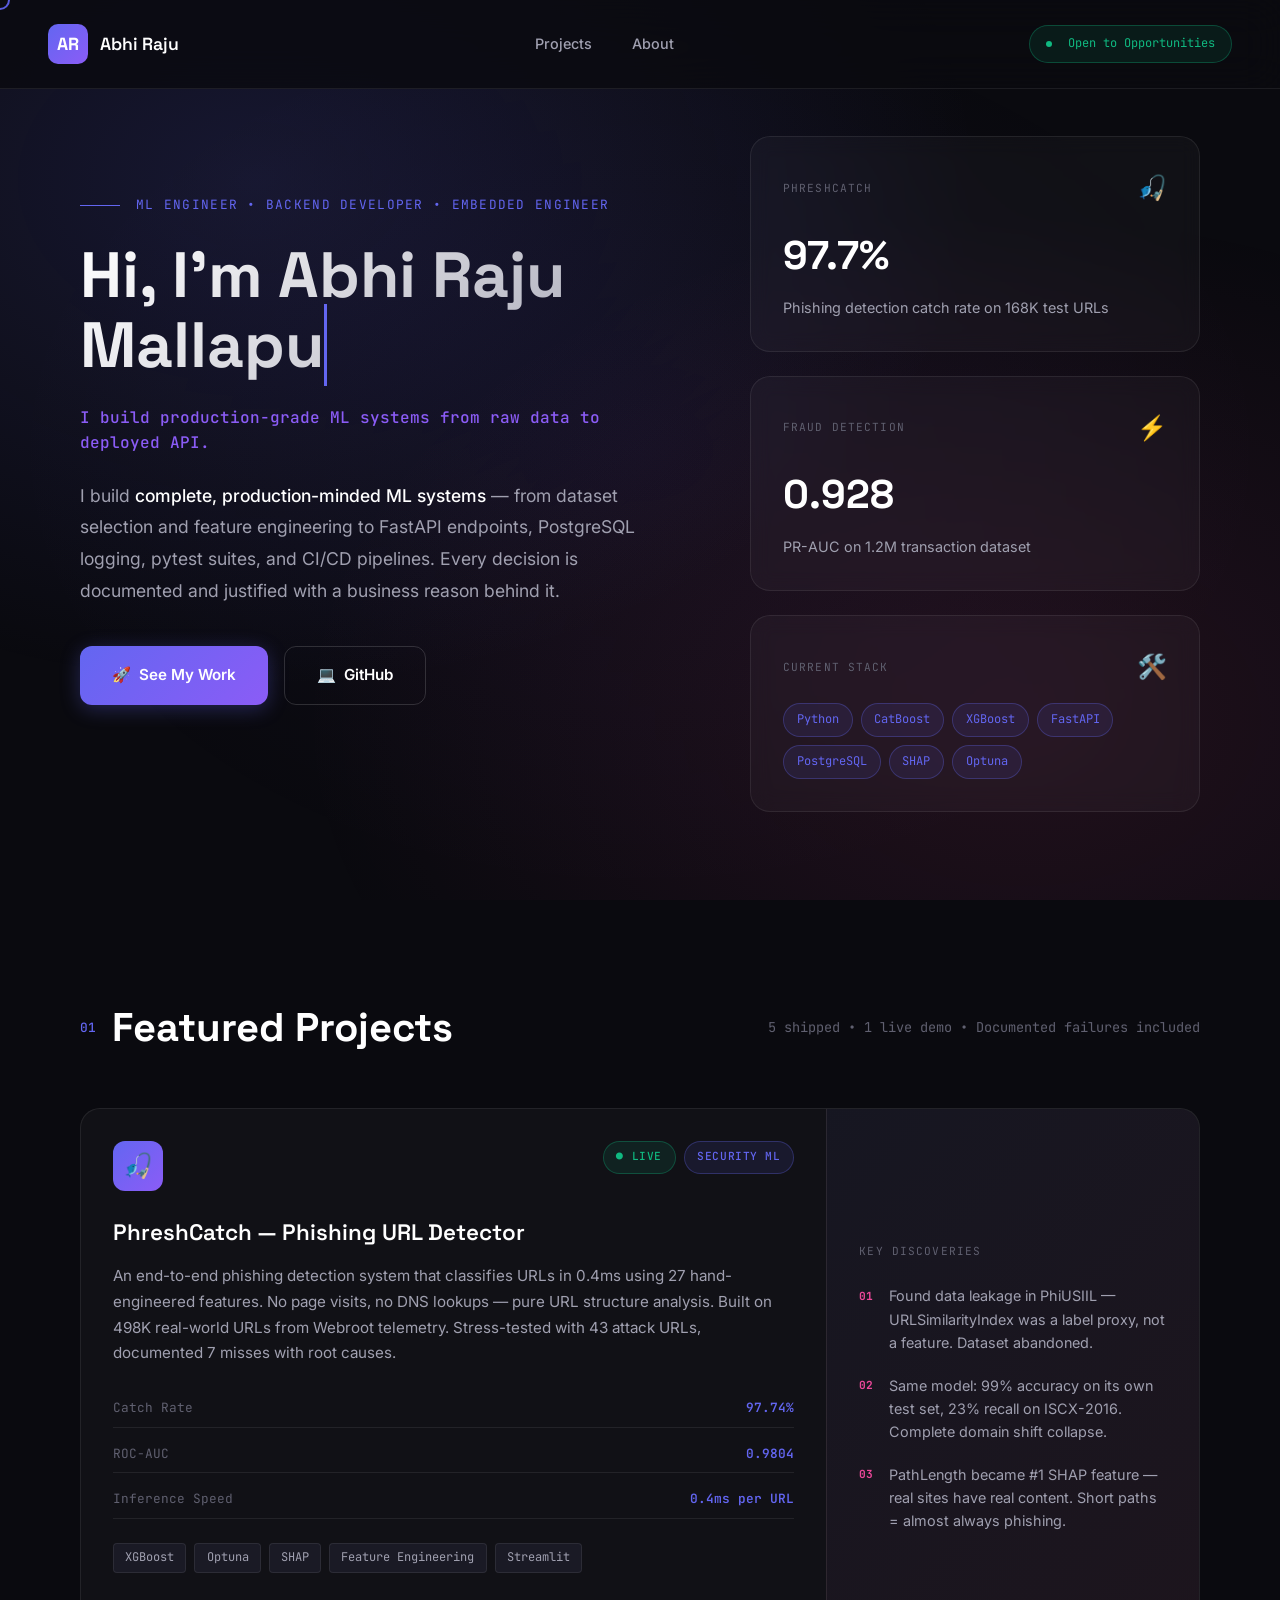
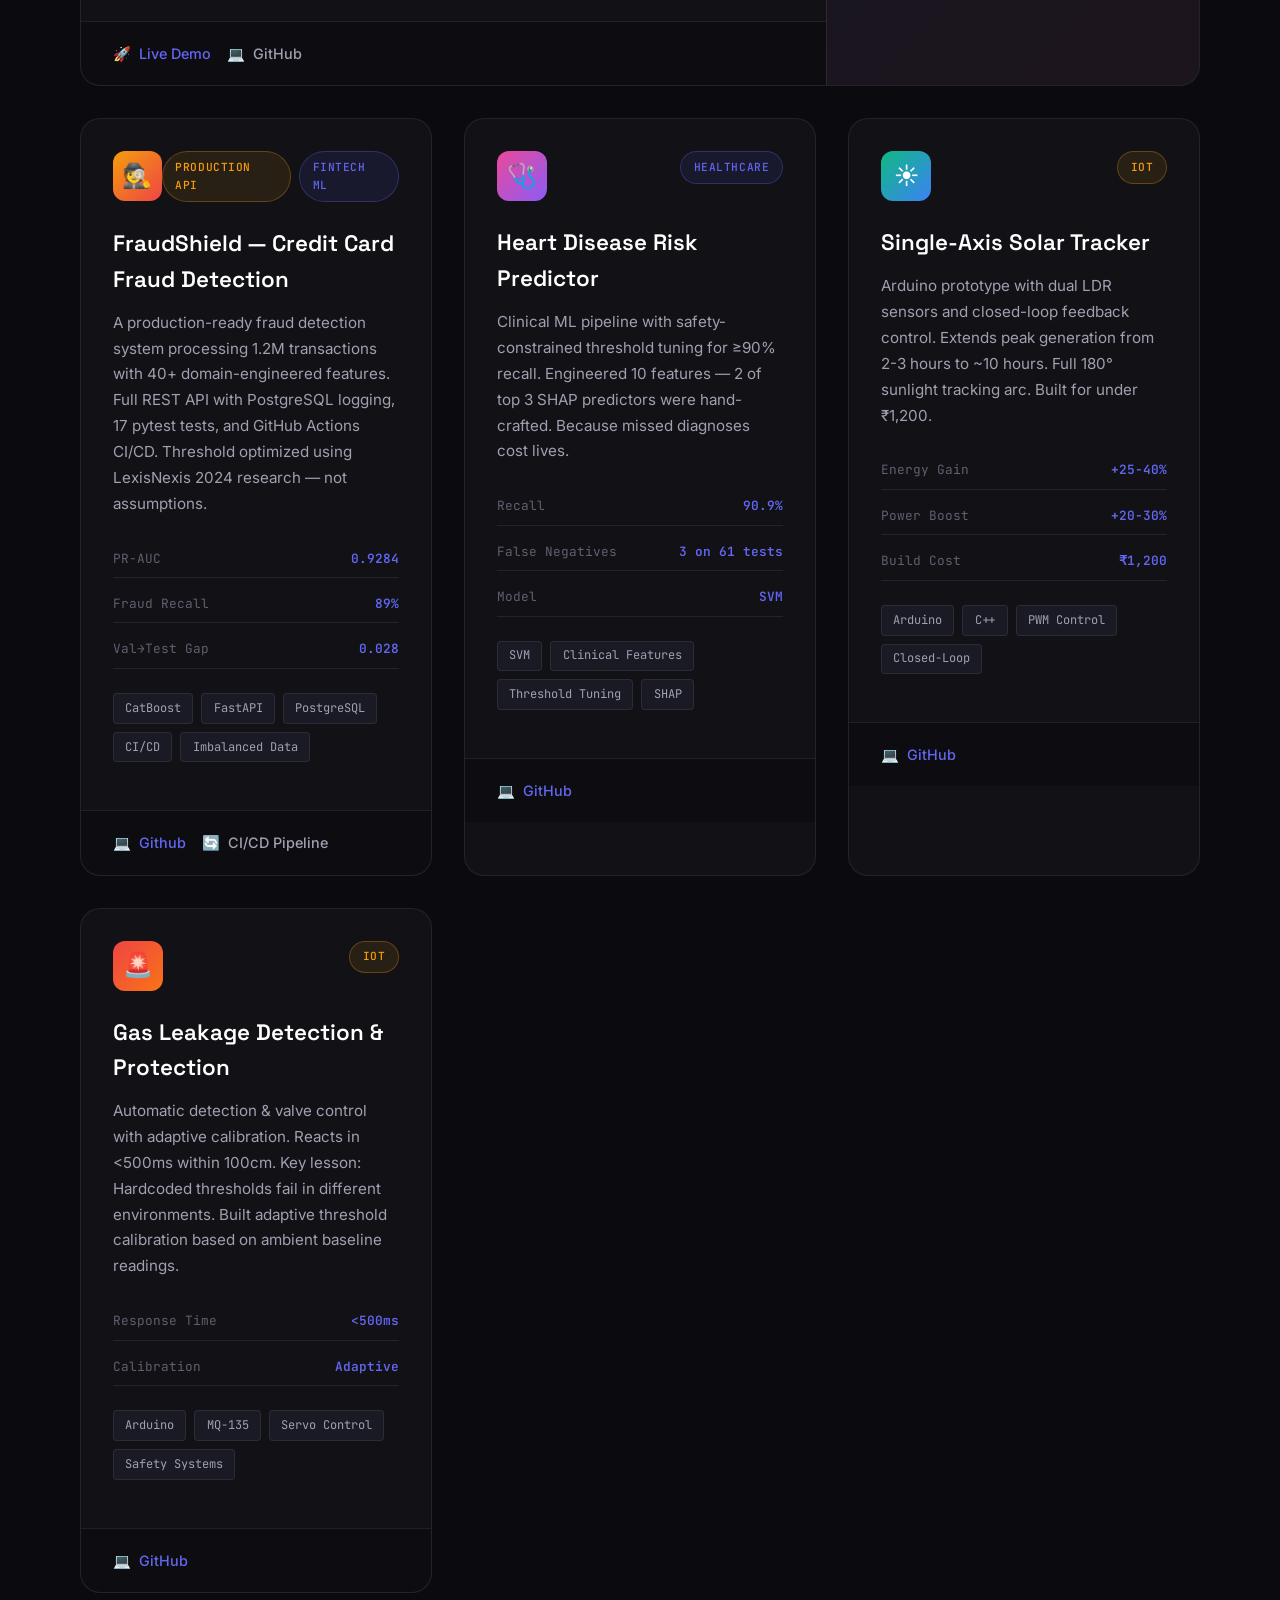
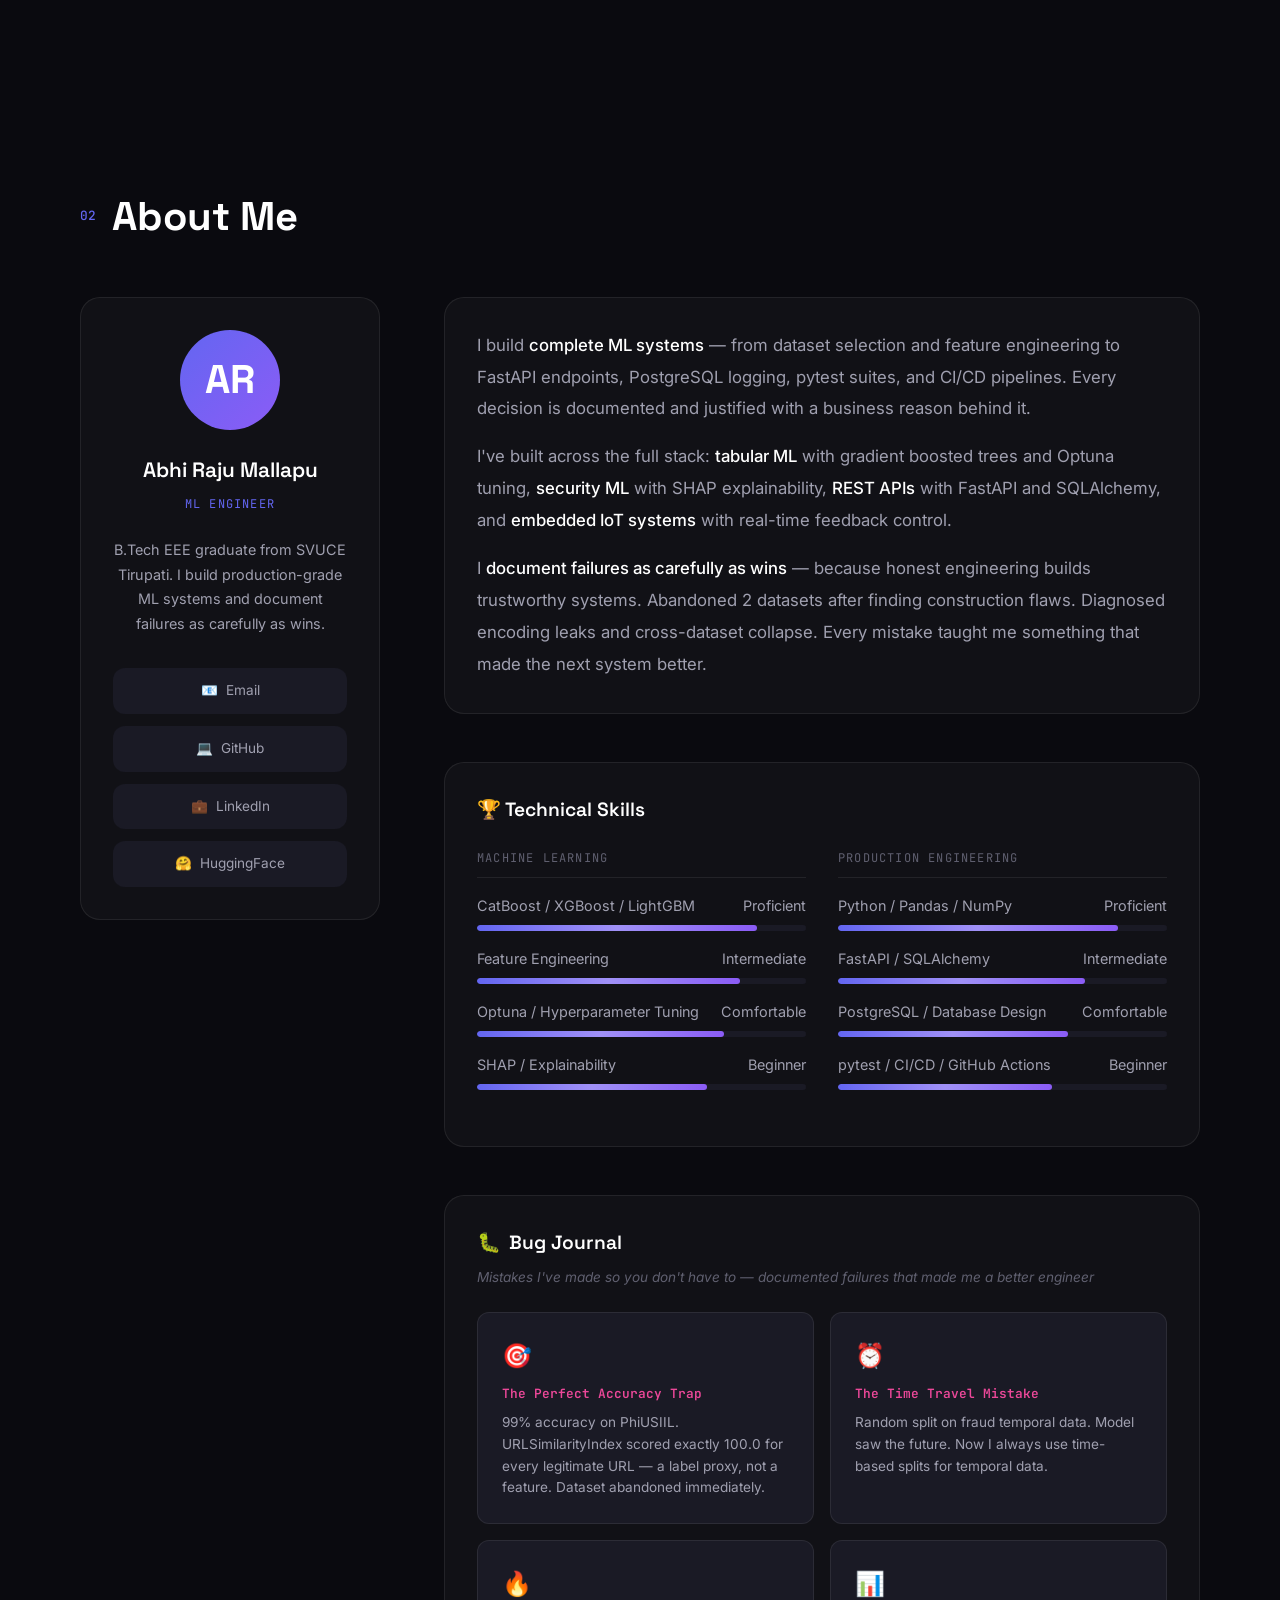
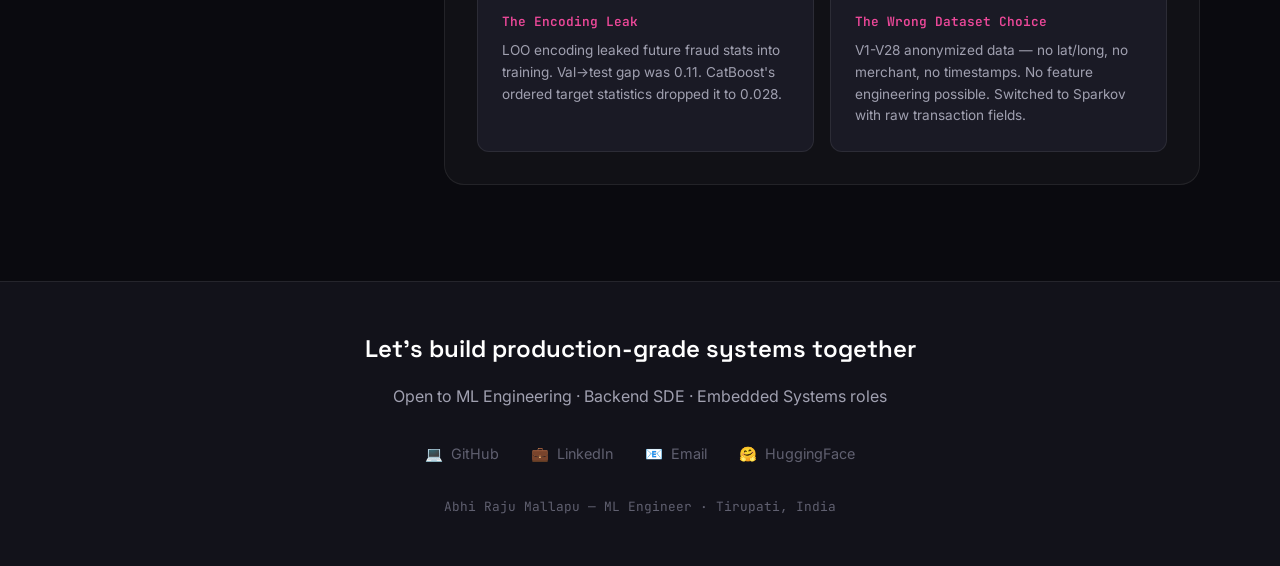
==== index.html @ 96a6c4f1 "Update index.html" ====
<!DOCTYPE html>
<html lang="en">
<head>
<meta charset="UTF-8">
<meta name="viewport" content="width=device-width, initial-scale=1.0">
<title>Abhi Raju Mallapu — Aspiring ML Engineer</title>
<link rel="preconnect" href="https://fonts.googleapis.com">
<link href="https://fonts.googleapis.com/css2?family=Space+Grotesk:wght@300;400;500;600;700&family=Inter:wght@300;400;500;600&family=JetBrains+Mono:wght@400;500&display=swap" rel="stylesheet">
<link rel="stylesheet" href="styles.css">
</head>
<body>

<!-- Animated Background -->
<div class="animated-bg"></div>

<!-- Floating Particles -->
<div class="particles" id="particles"></div>

<!-- Custom Cursor -->
<div class="cursor" id="cursor"></div>

<!-- Navigation -->
<nav>
  <a href="#" class="nav-logo" onclick="togglePartyMode(); return false;" title="Click for a surprise!">
    <div class="logo-mark">AR</div>
    <span class="logo-text">Abhi Raju</span>
  </a>
  
  <ul class="nav-links">
    <li><a href="#projects">Projects</a></li>
    <li><a href="#about">About</a></li>
  </ul>
  
  <div class="status-badge">
    <span></span>
    Open to Opportunities
  </div>
  
  <button class="mobile-menu-btn" onclick="toggleMobileMenu()">
    <span></span>
    <span></span>
    <span></span>
  </button>
</nav>

<!-- Mobile Navigation -->
<div class="mobile-nav" id="mobile-nav">
  <a href="#projects" onclick="toggleMobileMenu()">Projects</a>
  <a href="#about" onclick="toggleMobileMenu()">About</a>
</div>

<!-- Hero Section -->
<section class="hero">
  <div class="hero-content">
    <div class="hero-eyebrow">ML Engineer • Backend Developer • Embedded Engineer</div>
    <h1 class="hero-title">
      Hi, I'm <span id="typing-text" class="typing-text"></span>
    </h1>
    <div class="hero-subtitle">I build production-grade ML systems from raw data to deployed API.</div>
    <p class="hero-desc">
      I build <strong>complete, production-minded ML systems</strong> — from dataset selection and feature engineering 
      to FastAPI endpoints, PostgreSQL logging, pytest suites, and CI/CD pipelines. Every decision is documented 
      and justified with a business reason behind it.
    </p>
    <div class="hero-cta">
      <a href="#projects" class="btn btn-primary">
        <span>🚀</span> See My Work
      </a>
      <a href="https://github.com/mallapuabhiraj" target="_blank" class="btn btn-secondary">
        <span>💻</span> GitHub
      </a>
    </div>
  </div>
  
  <div class="hero-visual">
    <div class="visual-card">
      <div class="visual-card-header">
        <span class="visual-card-title">PhreshCatch</span>
        <span style="font-size: 1.5rem;">🎣</span>
      </div>
      <div class="visual-card-value">97.7%</div>
      <div class="visual-card-desc">Phishing detection catch rate on 168K test URLs</div>
    </div>
    
    <div class="visual-card">
      <div class="visual-card-header">
        <span class="visual-card-title">Fraud Detection</span>
        <span style="font-size: 1.5rem;">⚡</span>
      </div>
      <div class="visual-card-value">0.928</div>
      <div class="visual-card-desc">PR-AUC on 1.2M transaction dataset</div>
    </div>
    
    <div class="visual-card">
      <div class="visual-card-header">
        <span class="visual-card-title">Current Stack</span>
        <span style="font-size: 1.5rem;">🛠️</span>
      </div>
      <div class="skill-pills">
        <span class="skill-pill">Python</span>
        <span class="skill-pill">CatBoost</span>
        <span class="skill-pill">XGBoost</span>
        <span class="skill-pill">FastAPI</span>
        <span class="skill-pill">PostgreSQL</span>
        <span class="skill-pill">SHAP</span>
        <span class="skill-pill">Optuna</span>
      </div>
    </div>
  </div>
</section>

<!-- Projects Section -->
<section id="projects">
  <div class="section-header reveal">
    <span class="section-num">01</span>
    <h2 class="section-title">Featured Projects</h2>
    <span class="section-subtitle">5 shipped • 1 live demo • Documented failures included</span>
  </div>
  
  <div class="projects-grid">
    <!-- PhreshCatch Featured -->
    <div class="project-card featured reveal">
      <div>
        <div class="card-header">
          <div class="card-icon">🎣</div>
          <div class="card-badges">
            <span class="badge badge-live">● Live</span>
            <span class="badge badge-ml">Security ML</span>
          </div>
        </div>
        <div class="card-body">
          <h3 class="card-title">PhreshCatch — Phishing URL Detector</h3>
          <p class="card-desc">
            An end-to-end phishing detection system that classifies URLs in 0.4ms using 
            27 hand-engineered features. No page visits, no DNS lookups — pure URL structure analysis. 
            Built on 498K real-world URLs from Webroot telemetry. Stress-tested with 43 attack URLs, 
            documented 7 misses with root causes.
          </p>
          <div class="card-metrics">
            <div class="metric">
              <span class="metric-label">Catch Rate</span>
              <span class="metric-value">97.74%</span>
            </div>
            <div class="metric">
              <span class="metric-label">ROC-AUC</span>
              <span class="metric-value">0.9804</span>
            </div>
            <div class="metric">
              <span class="metric-label">Inference Speed</span>
              <span class="metric-value">0.4ms per URL</span>
            </div>
          </div>
          <div class="card-tags">
            <span class="tag">XGBoost</span>
            <span class="tag">Optuna</span>
            <span class="tag">SHAP</span>
            <span class="tag">Feature Engineering</span>
            <span class="tag">Streamlit</span>
          </div>
        </div>
        <div class="card-footer">
          <a href="https://huggingface.co/spaces/abhirajmallapu/phreshcatch" target="_blank" class="card-link primary">
            <span>🚀</span> Live Demo
          </a>
          <a href="https://github.com/mallapuabhiraj/phreshcatch" target="_blank" class="card-link">
            <span>💻</span> GitHub
          </a>
        </div>
      </div>
      <div class="featured-findings">
        <div class="findings-title">Key Discoveries</div>
        <div class="finding">
          <span class="finding-num">01</span>
          <span>Found data leakage in PhiUSIIL — URLSimilarityIndex was a label proxy, not a feature. Dataset abandoned.</span>
        </div>
        <div class="finding">
          <span class="finding-num">02</span>
          <span>Same model: 99% accuracy on its own test set, 23% recall on ISCX-2016. Complete domain shift collapse.</span>
        </div>
        <div class="finding">
          <span class="finding-num">03</span>
          <span>PathLength became #1 SHAP feature — real sites have real content. Short paths = almost always phishing.</span>
        </div>
      </div>
    </div>
    
    <!-- Fraud Detection -->
    <div class="project-card reveal">
      <div class="card-header">
        <div class="card-icon" style="background: linear-gradient(135deg, #f59e0b, #ef4444);">&#x1F575;</div>
        <div class="card-badges">
          <span class="badge badge-production">Production API</span>
          <span class="badge badge-ml">Fintech ML</span>
        </div>
      </div>
      <div class="card-body">
        <h3 class="card-title">FraudShield — Credit Card Fraud Detection</h3>
        <p class="card-desc">
          A production-ready fraud detection system processing 1.2M transactions with 40+ domain-engineered 
          features. Full REST API with PostgreSQL logging, 17 pytest tests, and GitHub Actions CI/CD. 
          Threshold optimized using LexisNexis 2024 research — not assumptions.
        </p>
        <div class="card-metrics">
          <div class="metric">
            <span class="metric-label">PR-AUC</span>
            <span class="metric-value">0.9284</span>
          </div>
          <div class="metric">
            <span class="metric-label">Fraud Recall</span>
            <span class="metric-value">89%</span>
          </div>
          <div class="metric">
            <span class="metric-label">Val→Test Gap</span>
            <span class="metric-value">0.028</span>
          </div>
        </div>
        <div class="card-tags">
          <span class="tag">CatBoost</span>
          <span class="tag">FastAPI</span>
          <span class="tag">PostgreSQL</span>
          <span class="tag">CI/CD</span>
          <span class="tag">Imbalanced Data</span>
        </div>
      </div>
      <div class="card-footer">
        <a href="https://github.com/mallapuabhiraj/fraud-detection-catboost" target="_blank" class="card-link primary">
          <span>💻</span> Github
        </a>
        <a href="https://github.com/mallapuabhiraj/fraud-detection-catboost/actions" target="_blank" class="card-link">
          <span>🔄</span> CI/CD Pipeline
        </a>
      </div>
    </div>
    
    <!-- Heart Disease -->
    <div class="project-card reveal">
      <div class="card-header">
        <div class="card-icon" style="background: linear-gradient(135deg, #ec4899, #8b5cf6);">&#x1FA7A;</div>
        <div class="card-badges">
          <span class="badge badge-ml">Healthcare</span>
        </div>
      </div>
      <div class="card-body">
        <h3 class="card-title">Heart Disease Risk Predictor</h3>
        <p class="card-desc">
          Clinical ML pipeline with safety-constrained threshold tuning for ≥90% recall. 
          Engineered 10 features — 2 of top 3 SHAP predictors were hand-crafted. 
          Because missed diagnoses cost lives.
        </p>
        <div class="card-metrics">
          <div class="metric">
            <span class="metric-label">Recall</span>
            <span class="metric-value">90.9%</span>
          </div>
          <div class="metric">
            <span class="metric-label">False Negatives</span>
            <span class="metric-value">3 on 61 tests</span>
          </div>
          <div class="metric">
            <span class="metric-label">Model</span>
            <span class="metric-value">SVM</span>
          </div>
        </div>
        <div class="card-tags">
          <span class="tag">SVM</span>
          <span class="tag">Clinical Features</span>
          <span class="tag">Threshold Tuning</span>
          <span class="tag">SHAP</span>
        </div>
      </div>
      <div class="card-footer">
        <a href="https://github.com/mallapuabhiraj/heart-disease-prediction" target="_blank" class="card-link primary">
          <span>💻</span> GitHub
        </a>
      </div>
    </div>
    
    <!-- Solar Tracker -->
    <div class="project-card reveal">
      <div class="card-header">
        <div class="card-icon" style="background: linear-gradient(135deg, #10b981, #3b82f6);">&#x2600;</div>
        <div class="card-badges">
          <span class="badge badge-ml" style="background: rgba(245, 158, 11, 0.1); color: #f59e0b; border-color: rgba(245, 158, 11, 0.3);">IoT</span>
        </div>
      </div>
      <div class="card-body">
        <h3 class="card-title">Single-Axis Solar Tracker</h3>
        <p class="card-desc">
          Arduino prototype with dual LDR sensors and closed-loop feedback control. Extends peak generation 
          from 2-3 hours to ~10 hours. Full 180° sunlight tracking arc. Built for under ₹1,200.
        </p>
        <div class="card-metrics">
          <div class="metric">
            <span class="metric-label">Energy Gain</span>
            <span class="metric-value">+25-40%</span>
          </div>
          <div class="metric">
            <span class="metric-label">Power Boost</span>
            <span class="metric-value">+20-30%</span>
          </div>
          <div class="metric">
            <span class="metric-label">Build Cost</span>
            <span class="metric-value">₹1,200</span>
          </div>
        </div>
        <div class="card-tags">
          <span class="tag">Arduino</span>
          <span class="tag">C++</span>
          <span class="tag">PWM Control</span>
          <span class="tag">Closed-Loop</span>
        </div>
      </div>
      <div class="card-footer">
        <a href="https://github.com/mallapuabhiraj/arduino-solar-tracker" target="_blank" class="card-link primary">
          <span>💻</span> GitHub
        </a>
      </div>
    </div>
    
    <!-- Gas Leakage -->
    <div class="project-card reveal">
      <div class="card-header">
        <div class="card-icon" style="background: linear-gradient(135deg, #ef4444, #f97316);">&#x1F6A8;</div>
        <div class="card-badges">
          <span class="badge badge-ml" style="background: rgba(245, 158, 11, 0.1); color: #f59e0b; border-color: rgba(245, 158, 11, 0.3);">IoT</span>
        </div>
      </div>
      <div class="card-body">
        <h3 class="card-title">Gas Leakage Detection & Protection</h3>
        <p class="card-desc">
          Automatic detection & valve control with adaptive calibration. Reacts in <500ms within 100cm. 
          Key lesson: Hardcoded thresholds fail in different environments. Built adaptive threshold 
          calibration based on ambient baseline readings.
        </p>
        <div class="card-metrics">
          <div class="metric">
            <span class="metric-label">Response Time</span>
            <span class="metric-value"><500ms</span>
          </div>
          <div class="metric">
            <span class="metric-label">Calibration</span>
            <span class="metric-value">Adaptive</span>
          </div>
        </div>
        <div class="card-tags">
          <span class="tag">Arduino</span>
          <span class="tag">MQ-135</span>
          <span class="tag">Servo Control</span>
          <span class="tag">Safety Systems</span>
        </div>
      </div>
      <div class="card-footer">
        <a href="https://github.com/mallapuabhiraj/gas-leakage-detector" target="_blank" class="card-link primary">
          <span>💻</span> GitHub
        </a>
      </div>
    </div>
  </div>
</section>

<!-- About Section -->
<section id="about">
  <div class="section-header reveal">
    <span class="section-num">02</span>
    <h2 class="section-title">About Me</h2>
  </div>
  
  <div class="about-grid">
    <div class="about-card reveal">
      <div class="about-avatar">AR</div>
      <div class="about-name">Abhi Raju Mallapu</div>
      <div class="about-role">ML Engineer</div>
      <p class="about-bio-text">
        B.Tech EEE graduate from SVUCE Tirupati. I build production-grade ML systems 
        and document failures as carefully as wins.
      </p>
      <div class="contact-links">
        <a href="mailto:abhirajmallapu@gmail.com" class="contact-link">
          <span>📧</span> Email
        </a>
        <a href="https://github.com/mallapuabhiraj" target="_blank" class="contact-link">
          <span>💻</span> GitHub
        </a>
        <a href="https://linkedin.com/in/abhirajmallapu" target="_blank" class="contact-link">
          <span>💼</span> LinkedIn
        </a>
        <a href="https://huggingface.co/abhirajmallapu" target="_blank" class="contact-link">
          <span>🤗</span> HuggingFace
        </a>
      </div>
    </div>
    
    <div class="about-main">
      <div class="bio-section reveal">
        <p class="bio-text">
          I build <strong>complete ML systems</strong> — from dataset selection and feature engineering 
          to FastAPI endpoints, PostgreSQL logging, pytest suites, and CI/CD pipelines. Every decision 
          is documented and justified with a business reason behind it.
        </p>
        <p class="bio-text">
          I've built across the full stack: <strong>tabular ML</strong> with gradient boosted trees and 
          Optuna tuning, <strong>security ML</strong> with SHAP explainability, <strong>REST APIs</strong> 
          with FastAPI and SQLAlchemy, and <strong>embedded IoT systems</strong> with real-time feedback control.
        </p>
        <p class="bio-text">
          I <strong>document failures as carefully as wins</strong> — because honest engineering builds 
          trustworthy systems. Abandoned 2 datasets after finding construction flaws. Diagnosed encoding 
          leaks and cross-dataset collapse. Every mistake taught me something that made the next system better.
        </p>
      </div>
      
      <div class="skills-section reveal">
        <div class="skills-title">&#x1F3C6; Technical Skills</div>
        <div class="skills-grid">
          <div>
            <div class="skill-category">
              <div class="skill-category-title">Machine Learning</div>
              <div class="skill-item">
                <div class="skill-header">
                  <span>CatBoost / XGBoost / LightGBM</span>
                  <span>Proficient</span>
                </div>
                <div class="skill-bar">
                  <div class="skill-fill" style="width: 0%" data-width="85%"></div>
                </div>
              </div>
              <div class="skill-item">
                <div class="skill-header">
                  <span>Feature Engineering</span>
                  <span>Intermediate</span>
                </div>
                <div class="skill-bar">
                  <div class="skill-fill" style="width: 0%" data-width="80%"></div>
                </div>
              </div>
              <div class="skill-item">
                <div class="skill-header">
                  <span>Optuna / Hyperparameter Tuning</span>
                  <span>Comfortable</span>
                </div>
                <div class="skill-bar">
                  <div class="skill-fill" style="width: 0%" data-width="75%"></div>
                </div>
              </div>
              <div class="skill-item">
                <div class="skill-header">
                  <span>SHAP / Explainability</span>
                  <span>Beginner</span>
                </div>
                <div class="skill-bar">
                  <div class="skill-fill" style="width: 0%" data-width="70%"></div>
                </div>
              </div>
            </div>
          </div>
          <div>
            <div class="skill-category">
              <div class="skill-category-title">Production Engineering</div>
              <div class="skill-item">
                <div class="skill-header">
                  <span>Python / Pandas / NumPy</span>
                  <span>Proficient</span>
                </div>
                <div class="skill-bar">
                  <div class="skill-fill" style="width: 0%" data-width="85%"></div>
                </div>
              </div>
              <div class="skill-item">
                <div class="skill-header">
                  <span>FastAPI / SQLAlchemy</span>
                  <span>Intermediate</span>
                </div>
                <div class="skill-bar">
                  <div class="skill-fill" style="width: 0%" data-width="75%"></div>
                </div>
              </div>
              <div class="skill-item">
                <div class="skill-header">
                  <span>PostgreSQL / Database Design</span>
                  <span>Comfortable</span>
                </div>
                <div class="skill-bar">
                  <div class="skill-fill" style="width: 0%" data-width="70%"></div>
                </div>
              </div>
              <div class="skill-item">
                <div class="skill-header">
                  <span>pytest / CI/CD / GitHub Actions</span>
                  <span>Beginner</span>
                </div>
                <div class="skill-bar">
                  <div class="skill-fill" style="width: 0%" data-width="65%"></div>
                </div>
              </div>
            </div>
          </div>
        </div>
      </div>
      
      <!-- Bug Journal -->
      <div class="bug-journal reveal">
        <div class="bug-title">
          <span>🐛</span> Bug Journal
        </div>
        <div class="bug-subtitle">Mistakes I've made so you don't have to — documented failures that made me a better engineer</div>
        <div class="bug-entries">
          <div class="bug-card">
            <div class="bug-emoji">🎯</div>
            <div class="bug-name">The Perfect Accuracy Trap</div>
            <div class="bug-lesson">
              99% accuracy on PhiUSIIL. URLSimilarityIndex scored exactly 100.0 for every legitimate URL — 
              a label proxy, not a feature. Dataset abandoned immediately.
            </div>
          </div>
          <div class="bug-card">
            <div class="bug-emoji">⏰</div>
            <div class="bug-name">The Time Travel Mistake</div>
            <div class="bug-lesson">
              Random split on fraud temporal data. Model saw the future. 
              Now I always use time-based splits for temporal data.
            </div>
          </div>
          <div class="bug-card">
            <div class="bug-emoji">🔥</div>
            <div class="bug-name">The Encoding Leak</div>
            <div class="bug-lesson">
              LOO encoding leaked future fraud stats into training. Val→test gap was 0.11. 
              CatBoost's ordered target statistics dropped it to 0.028.
            </div>
          </div>
          <div class="bug-card">
            <div class="bug-emoji">📊</div>
            <div class="bug-name">The Wrong Dataset Choice</div>
            <div class="bug-lesson">
              V1-V28 anonymized data — no lat/long, no merchant, no timestamps. 
              No feature engineering possible. Switched to Sparkov with raw transaction fields.
            </div>
          </div>
        </div>
      </div>
    </div>
  </div>
</section>

<!-- Footer -->
<footer>
  <div class="footer-content">
    <div class="footer-tagline">Let's build production-grade systems together</div>
    <div class="footer-subtitle">Open to ML Engineering · Backend SDE · Embedded Systems roles</div>
    <div class="footer-links">
      <a href="https://github.com/mallapuabhiraj" target="_blank" class="footer-link">
        <span>💻</span> GitHub
      </a>
      <a href="https://linkedin.com/in/abhirajmallapu" target="_blank" class="footer-link">
        <span>💼</span> LinkedIn
      </a>
      <a href="mailto:abhirajmallapu@gmail.com" class="footer-link">
        <span>📧</span> Email
      </a>
      <a href="https://huggingface.co/abhirajmallapu" target="_blank" class="footer-link">
        <span>🤗</span> HuggingFace
      </a>
    </div>
    <div class="footer-copy">
      Abhi Raju Mallapu — ML Engineer · Tirupati, India
    </div>
  </div>
</footer>

<script src="script.js"></script>
</body>
</html>
---- styles.css ----
/* ── CSS Variables ── */
:root {
  --bg: #0a0a0f;
  --bg2: #12121a;
  --bg3: #1a1a25;
  --card: rgba(255, 255, 255, 0.03);
  --border: rgba(255, 255, 255, 0.08);
  --border2: rgba(255, 255, 255, 0.15);
  
  --ink: #ffffff;
  --ink2: #a0a0b0;
  --ink3: #606070;
  
  --accent: #6366f1;
  --accent2: #8b5cf6;
  --accent3: #ec4899;
  --success: #10b981;
  --warning: #f59e0b;
  
  --ff-head: 'Space Grotesk', sans-serif;
  --ff-body: 'Inter', sans-serif;
  --ff-mono: 'JetBrains Mono', monospace;
  
  --radius: 12px;
  --radius-lg: 20px;
}

/* ── Base ── */
* {
  margin: 0;
  padding: 0;
  box-sizing: border-box;
}

html {
  scroll-behavior: smooth;
}

body {
  font-family: var(--ff-body);
  background: var(--bg);
  color: var(--ink);
  line-height: 1.6;
  overflow-x: hidden;
  cursor: default;
}

/* ── Animated Background ── */
.animated-bg {
  position: fixed;
  top: 0;
  left: 0;
  width: 100%;
  height: 100%;
  z-index: -1;
  background: 
    radial-gradient(ellipse at 20% 20%, rgba(99, 102, 241, 0.15) 0%, transparent 50%),
    radial-gradient(ellipse at 80% 80%, rgba(236, 72, 153, 0.1) 0%, transparent 50%),
    radial-gradient(ellipse at 50% 50%, rgba(139, 92, 246, 0.05) 0%, transparent 70%);
  animation: bgShift 20s ease-in-out infinite;
}

@keyframes bgShift {
  0%, 100% { transform: translate(0, 0) scale(1); }
  33% { transform: translate(30px, -30px) scale(1.1); }
  66% { transform: translate(-20px, 20px) scale(0.95); }
}

/* ── Floating Particles ── */
.particles {
  position: fixed;
  top: 0;
  left: 0;
  width: 100%;
  height: 100%;
  pointer-events: none;
  z-index: 0;
  overflow: hidden;
}

.particle {
  position: absolute;
  font-size: 1.2rem;
  opacity: 0.15;
  animation: float 15s infinite ease-in-out;
}

@keyframes float {
  0%, 100% { transform: translateY(0) rotate(0deg); opacity: 0.15; }
  50% { transform: translateY(-100px) rotate(180deg); opacity: 0.3; }
}

/* ── Custom Cursor ── */
.cursor {
  width: 20px;
  height: 20px;
  border: 2px solid var(--accent);
  border-radius: 50%;
  position: fixed;
  pointer-events: none;
  z-index: 9999;
  transition: transform 0.2s, background 0.2s;
  mix-blend-mode: difference;
}

.cursor.hover {
  transform: scale(2);
  background: var(--accent);
  opacity: 0.3;
}

/* ── Navigation ── */
nav {
  position: fixed;
  top: 0;
  left: 0;
  right: 0;
  z-index: 1000;
  padding: 1.5rem 3rem;
  display: flex;
  justify-content: space-between;
  align-items: center;
  background: rgba(10, 10, 15, 0.8);
  backdrop-filter: blur(20px);
  border-bottom: 1px solid var(--border);
}

.nav-logo {
  display: flex;
  align-items: center;
  gap: 0.75rem;
  text-decoration: none;
  cursor: pointer;
  transition: transform 0.3s;
}

.nav-logo:hover {
  transform: scale(1.05);
}

.logo-mark {
  width: 40px;
  height: 40px;
  background: linear-gradient(135deg, var(--accent), var(--accent2));
  border-radius: 10px;
  display: flex;
  align-items: center;
  justify-content: center;
  font-family: var(--ff-head);
  font-weight: 700;
  color: white;
  font-size: 1.1rem;
  position: relative;
  overflow: hidden;
}

.logo-mark::after {
  content: '';
  position: absolute;
  top: -50%;
  left: -50%;
  width: 200%;
  height: 200%;
  background: linear-gradient(45deg, transparent, rgba(255,255,255,0.3), transparent);
  transform: rotate(45deg);
  transition: all 0.5s;
  opacity: 0;
}

.nav-logo:hover .logo-mark::after {
  animation: shine 0.6s ease-in-out;
}

@keyframes shine {
  0% { transform: translateX(-100%) translateY(-100%) rotate(45deg); opacity: 0; }
  50% { opacity: 1; }
  100% { transform: translateX(100%) translateY(100%) rotate(45deg); opacity: 0; }
}

.logo-text {
  font-family: var(--ff-head);
  font-weight: 600;
  color: var(--ink);
  font-size: 1.1rem;
}

.nav-links {
  display: flex;
  gap: 2.5rem;
  list-style: none;
}

.nav-links a {
  font-family: var(--ff-body);
  font-size: 0.9rem;
  color: var(--ink2);
  text-decoration: none;
  position: relative;
  transition: color 0.3s;
  font-weight: 500;
}

.nav-links a::after {
  content: '';
  position: absolute;
  bottom: -5px;
  left: 0;
  width: 0;
  height: 2px;
  background: linear-gradient(90deg, var(--accent), var(--accent3));
  transition: width 0.3s;
}

.nav-links a:hover {
  color: var(--ink);
}

.nav-links a:hover::after {
  width: 100%;
}

.status-badge {
  display: flex;
  align-items: center;
  gap: 0.5rem;
  padding: 0.5rem 1rem;
  background: rgba(16, 185, 129, 0.1);
  border: 1px solid rgba(16, 185, 129, 0.3);
  border-radius: 50px;
  font-family: var(--ff-mono);
  font-size: 0.75rem;
  color: var(--success);
}

.status-badge::before {
  content: '';
  width: 6px;
  height: 6px;
  background: var(--success);
  border-radius: 50%;
  animation: pulse 2s infinite;
}

@keyframes pulse {
  0%, 100% { opacity: 1; box-shadow: 0 0 0 0 rgba(16, 185, 129, 0.4); }
  50% { opacity: 0.8; box-shadow: 0 0 0 8px rgba(16, 185, 129, 0); }
}

/* ── Hero Section ── */
.hero {
  min-height: 100vh;
  display: flex;
  align-items: center;
  padding: 8rem 5rem 5rem;
  position: relative;
  gap: 4rem;
}

.hero-content {
  flex: 1;
  max-width: 700px;
  z-index: 1;
}

.hero-eyebrow {
  font-family: var(--ff-mono);
  font-size: 0.8rem;
  color: var(--accent);
  margin-bottom: 1.5rem;
  display: flex;
  align-items: center;
  gap: 1rem;
  text-transform: uppercase;
  letter-spacing: 0.1em;
}

.hero-eyebrow::before {
  content: '';
  width: 40px;
  height: 1px;
  background: var(--accent);
}

.hero-title {
  font-family: var(--ff-head);
  font-size: clamp(2.5rem, 5vw, 4rem);
  font-weight: 700;
  line-height: 1.1;
  margin-bottom: 1.5rem;
  background: linear-gradient(135deg, var(--ink) 0%, var(--ink2) 100%);
  -webkit-background-clip: text;
  -webkit-text-fill-color: transparent;
  background-clip: text;
}

.typing-text {
  display: inline;
  border-right: 3px solid var(--accent);
  animation: blink 1s infinite;
}

@keyframes blink {
  0%, 50% { border-color: var(--accent); }
  51%, 100% { border-color: transparent; }
}

.hero-subtitle {
  font-family: var(--ff-mono);
  font-size: 1rem;
  color: var(--accent2);
  margin-bottom: 1.5rem;
  font-weight: 500;
}

.hero-desc {
  font-size: 1.1rem;
  color: var(--ink2);
  line-height: 1.8;
  margin-bottom: 2.5rem;
  max-width: 600px;
}

.hero-desc strong {
  color: var(--ink);
  font-weight: 500;
}

.hero-cta {
  display: flex;
  gap: 1rem;
  margin-bottom: 3rem;
  flex-wrap: wrap;
}

.btn {
  padding: 1rem 2rem;
  border-radius: var(--radius);
  font-family: var(--ff-body);
  font-size: 0.95rem;
  font-weight: 600;
  text-decoration: none;
  display: inline-flex;
  align-items: center;
  gap: 0.5rem;
  transition: all 0.3s;
  cursor: pointer;
  border: none;
  position: relative;
  overflow: hidden;
}

.btn-primary {
  background: linear-gradient(135deg, var(--accent), var(--accent2));
  color: white;
  box-shadow: 0 4px 20px rgba(99, 102, 241, 0.3);
}

.btn-primary:hover {
  transform: translateY(-3px);
  box-shadow: 0 8px 30px rgba(99, 102, 241, 0.4);
}

.btn-secondary {
  background: transparent;
  color: var(--ink);
  border: 1px solid var(--border2);
}

.btn-secondary:hover {
  background: var(--card);
  border-color: var(--accent);
  transform: translateY(-3px);
}

/* ── Hero Visual ── */
.hero-visual {
  flex: 1;
  display: flex;
  flex-direction: column;
  gap: 1.5rem;
  max-width: 450px;
}

.visual-card {
  background: var(--card);
  border: 1px solid var(--border);
  border-radius: var(--radius-lg);
  padding: 2rem;
  backdrop-filter: blur(10px);
  transition: transform 0.3s, box-shadow 0.3s;
}

.visual-card:hover {
  transform: translateY(-5px);
  box-shadow: 0 20px 40px rgba(0, 0, 0, 0.3);
  border-color: var(--border2);
}

.visual-card-header {
  display: flex;
  justify-content: space-between;
  align-items: center;
  margin-bottom: 1rem;
}

.visual-card-title {
  font-family: var(--ff-mono);
  font-size: 0.7rem;
  color: var(--ink3);
  text-transform: uppercase;
  letter-spacing: 0.1em;
}

.visual-card-value {
  font-family: var(--ff-head);
  font-size: 2.5rem;
  font-weight: 700;
  color: var(--ink);
  margin-bottom: 0.5rem;
}

.visual-card-desc {
  font-size: 0.9rem;
  color: var(--ink2);
}

.skill-pills {
  display: flex;
  flex-wrap: wrap;
  gap: 0.5rem;
  margin-top: 1rem;
}

.skill-pill {
  padding: 0.4rem 0.8rem;
  background: rgba(99, 102, 241, 0.1);
  border: 1px solid rgba(99, 102, 241, 0.3);
  border-radius: 50px;
  font-family: var(--ff-mono);
  font-size: 0.75rem;
  color: var(--accent);
  transition: all 0.3s;
}

.skill-pill:hover {
  background: rgba(99, 102, 241, 0.2);
  transform: scale(1.05);
}

/* ── Section Styles ── */
section {
  padding: 6rem 5rem;
  position: relative;
  z-index: 1;
}

.section-header {
  display: flex;
  align-items: center;
  gap: 1rem;
  margin-bottom: 3rem;
}

.section-num {
  font-family: var(--ff-mono);
  font-size: 0.8rem;
  color: var(--accent);
  font-weight: 500;
}

.section-title {
  font-family: var(--ff-head);
  font-size: 2.5rem;
  font-weight: 700;
  color: var(--ink);
}

.section-subtitle {
  margin-left: auto;
  font-family: var(--ff-mono);
  font-size: 0.85rem;
  color: var(--ink3);
}

/* ── Projects Grid ── */
.projects-grid {
  display: grid;
  grid-template-columns: repeat(auto-fit, minmax(350px, 1fr));
  gap: 2rem;
}

.project-card {
  background: var(--card);
  border: 1px solid var(--border);
  border-radius: var(--radius-lg);
  overflow: hidden;
  transition: all 0.4s cubic-bezier(0.4, 0, 0.2, 1);
  position: relative;
  transform-style: preserve-3d;
  perspective: 1000px;
}

.project-card::before {
  content: '';
  position: absolute;
  inset: 0;
  background: linear-gradient(135deg, transparent 40%, rgba(99, 102, 241, 0.1) 100%);
  opacity: 0;
  transition: opacity 0.3s;
  pointer-events: none;
}

.project-card:hover {
  transform: translateY(-10px) rotateX(5deg);
  box-shadow: 0 30px 60px rgba(0, 0, 0, 0.4);
  border-color: var(--accent);
}

.project-card:hover::before {
  opacity: 1;
}

.project-card.featured {
  grid-column: 1 / -1;
  display: grid;
  grid-template-columns: 2fr 1fr;
}

.card-header {
  padding: 2rem 2rem 0;
  display: flex;
  justify-content: space-between;
  align-items: flex-start;
}

.card-icon {
  width: 50px;
  height: 50px;
  background: linear-gradient(135deg, var(--accent), var(--accent2));
  border-radius: 12px;
  display: flex;
  align-items: center;
  justify-content: center;
  font-size: 1.5rem;
}

.card-badges {
  display: flex;
  gap: 0.5rem;
}

.badge {
  padding: 0.4rem 0.8rem;
  border-radius: 50px;
  font-family: var(--ff-mono);
  font-size: 0.7rem;
  font-weight: 500;
  text-transform: uppercase;
  letter-spacing: 0.05em;
}

.badge-live {
  background: rgba(16, 185, 129, 0.1);
  color: var(--success);
  border: 1px solid rgba(16, 185, 129, 0.3);
  animation: glow 2s infinite;
}

@keyframes glow {
  0%, 100% { box-shadow: 0 0 5px rgba(16, 185, 129, 0.3); }
  50% { box-shadow: 0 0 20px rgba(16, 185, 129, 0.5); }
}

.badge-ml {
  background: rgba(99, 102, 241, 0.1);
  color: var(--accent);
  border: 1px solid rgba(99, 102, 241, 0.3);
}

.badge-production {
  background: rgba(245, 158, 11, 0.1);
  color: var(--warning);
  border: 1px solid rgba(245, 158, 11, 0.3);
}

.card-body {
  padding: 1.5rem 2rem;
}

.card-title {
  font-family: var(--ff-head);
  font-size: 1.4rem;
  font-weight: 600;
  color: var(--ink);
  margin-bottom: 0.75rem;
}

.card-desc {
  font-size: 0.95rem;
  color: var(--ink2);
  line-height: 1.7;
  margin-bottom: 1.5rem;
}

.card-metrics {
  display: flex;
  flex-direction: column;
  gap: 0.5rem;
  margin-bottom: 1.5rem;
}

.metric {
  display: flex;
  justify-content: space-between;
  font-family: var(--ff-mono);
  font-size: 0.8rem;
  padding: 0.5rem 0;
  border-bottom: 1px solid var(--border);
}

.metric-label {
  color: var(--ink3);
}

.metric-value {
  color: var(--accent);
  font-weight: 600;
}

.card-tags {
  display: flex;
  flex-wrap: wrap;
  gap: 0.5rem;
  margin-bottom: 1.5rem;
}

.tag {
  padding: 0.3rem 0.7rem;
  background: var(--bg3);
  border: 1px solid var(--border);
  border-radius: 4px;
  font-family: var(--ff-mono);
  font-size: 0.75rem;
  color: var(--ink2);
  transition: all 0.3s;
}

.tag:hover {
  border-color: var(--accent);
  color: var(--accent);
  transform: translateY(-2px);
}

.card-footer {
  padding: 1.25rem 2rem;
  border-top: 1px solid var(--border);
  display: flex;
  gap: 1rem;
  background: rgba(0, 0, 0, 0.2);
}

.card-link {
  display: flex;
  align-items: center;
  gap: 0.5rem;
  font-size: 0.9rem;
  color: var(--ink2);
  text-decoration: none;
  font-weight: 500;
  transition: all 0.3s;
}

.card-link:hover {
  color: var(--accent);
  transform: translateX(5px);
}

.card-link.primary {
  color: var(--accent);
}

.featured-findings {
  background: linear-gradient(135deg, rgba(99, 102, 241, 0.05), rgba(236, 72, 153, 0.05));
  padding: 2rem;
  border-left: 1px solid var(--border);
  display: flex;
  flex-direction: column;
  justify-content: center;
}

.findings-title {
  font-family: var(--ff-mono);
  font-size: 0.7rem;
  color: var(--ink3);
  text-transform: uppercase;
  letter-spacing: 0.1em;
  margin-bottom: 1.5rem;
}

.finding {
  display: flex;
  gap: 1rem;
  margin-bottom: 1.25rem;
  font-size: 0.9rem;
  color: var(--ink2);
  line-height: 1.6;
}

.finding-num {
  font-family: var(--ff-mono);
  font-size: 0.7rem;
  color: var(--accent3);
  font-weight: 700;
  flex-shrink: 0;
  margin-top: 0.2rem;
}

/* ── About Section ── */
.about-grid {
  display: grid;
  grid-template-columns: 300px 1fr;
  gap: 4rem;
  align-items: start;
}

.about-card {
  background: var(--card);
  border: 1px solid var(--border);
  border-radius: var(--radius-lg);
  padding: 2rem;
  position: sticky;
  top: 100px;
  text-align: center;
}

.about-avatar {
  width: 100px;
  height: 100px;
  background: linear-gradient(135deg, var(--accent), var(--accent2));
  border-radius: 50%;
  margin: 0 auto 1.5rem;
  display: flex;
  align-items: center;
  justify-content: center;
  font-family: var(--ff-head);
  font-size: 2.5rem;
  font-weight: 700;
  color: white;
  position: relative;
  overflow: hidden;
}

.about-avatar::after {
  content: '';
  position: absolute;
  inset: 0;
  background: linear-gradient(135deg, transparent, rgba(255,255,255,0.2));
  opacity: 0;
  transition: opacity 0.3s;
}

.about-card:hover .about-avatar::after {
  opacity: 1;
}

.about-name {
  font-family: var(--ff-head);
  font-size: 1.3rem;
  font-weight: 600;
  color: var(--ink);
  margin-bottom: 0.5rem;
}

.about-role {
  font-family: var(--ff-mono);
  font-size: 0.75rem;
  color: var(--accent);
  margin-bottom: 1.5rem;
  text-transform: uppercase;
  letter-spacing: 0.1em;
}

.about-bio-text {
  font-size: 0.9rem;
  color: var(--ink2);
  line-height: 1.7;
  margin-bottom: 2rem;
}

.contact-links {
  display: flex;
  flex-direction: column;
  gap: 0.75rem;
}

.contact-link {
  display: flex;
  align-items: center;
  justify-content: center;
  gap: 0.5rem;
  padding: 0.75rem;
  background: var(--bg3);
  border-radius: var(--radius);
  color: var(--ink2);
  text-decoration: none;
  font-size: 0.85rem;
  transition: all 0.3s;
}

.contact-link:hover {
  background: var(--accent);
  color: white;
  transform: translateX(5px);
}

.about-main {
  display: flex;
  flex-direction: column;
  gap: 3rem;
}

.bio-section {
  background: var(--card);
  border: 1px solid var(--border);
  border-radius: var(--radius-lg);
  padding: 2rem;
}

.bio-text {
  font-size: 1.05rem;
  color: var(--ink2);
  line-height: 1.9;
  margin-bottom: 1rem;
}

.bio-text strong {
  color: var(--ink);
  font-weight: 500;
}

.bio-text:last-child {
  margin-bottom: 0;
}

/* ── Skills Section ── */
.skills-section {
  background: var(--card);
  border: 1px solid var(--border);
  border-radius: var(--radius-lg);
  padding: 2rem;
}

.skills-title {
  font-family: var(--ff-head);
  font-size: 1.2rem;
  font-weight: 600;
  margin-bottom: 1.5rem;
  color: var(--ink);
}

.skills-grid {
  display: grid;
  grid-template-columns: 1fr 1fr;
  gap: 2rem;
}

.skill-category {
  margin-bottom: 1.5rem;
}

.skill-category-title {
  font-family: var(--ff-mono);
  font-size: 0.75rem;
  color: var(--ink3);
  text-transform: uppercase;
  letter-spacing: 0.1em;
  margin-bottom: 1rem;
  padding-bottom: 0.5rem;
  border-bottom: 1px solid var(--border);
}

.skill-item {
  margin-bottom: 1rem;
}

.skill-header {
  display: flex;
  justify-content: space-between;
  margin-bottom: 0.5rem;
  font-size: 0.9rem;
  color: var(--ink2);
}

.skill-bar {
  height: 6px;
  background: var(--bg3);
  border-radius: 3px;
  overflow: hidden;
  position: relative;
}

.skill-fill {
  height: 100%;
  background: linear-gradient(90deg, var(--accent), var(--accent2));
  border-radius: 3px;
  transition: width 1.5s ease-out;
  position: relative;
  overflow: hidden;
}

.skill-fill::after {
  content: '';
  position: absolute;
  top: 0;
  left: 0;
  right: 0;
  bottom: 0;
  background: linear-gradient(90deg, transparent, rgba(255,255,255,0.3), transparent);
  animation: shimmer 2s infinite;
}

@keyframes shimmer {
  0% { transform: translateX(-100%); }
  100% { transform: translateX(100%); }
}

/* ── Bug Journal ── */
.bug-journal {
  background: var(--card);
  border: 1px solid var(--border);
  border-radius: var(--radius-lg);
  padding: 2rem;
}

.bug-title {
  font-family: var(--ff-head);
  font-size: 1.2rem;
  font-weight: 600;
  margin-bottom: 0.5rem;
  color: var(--ink);
  display: flex;
  align-items: center;
  gap: 0.5rem;
}

.bug-subtitle {
  font-size: 0.85rem;
  color: var(--ink3);
  margin-bottom: 1.5rem;
  font-style: italic;
}

.bug-entries {
  display: grid;
  grid-template-columns: repeat(auto-fit, minmax(250px, 1fr));
  gap: 1rem;
}

.bug-card {
  padding: 1.5rem;
  background: var(--bg3);
  border-radius: var(--radius);
  border: 1px solid var(--border);
  transition: all 0.3s;
}

.bug-card:hover {
  border-color: var(--accent3);
  transform: translateY(-5px);
}

.bug-emoji {
  font-size: 1.5rem;
  margin-bottom: 0.5rem;
}

.bug-name {
  font-family: var(--ff-mono);
  font-size: 0.8rem;
  color: var(--accent3);
  margin-bottom: 0.5rem;
  font-weight: 600;
}

.bug-lesson {
  font-size: 0.85rem;
  color: var(--ink2);
  line-height: 1.6;
}

/* ── Footer ── */
footer {
  background: var(--bg2);
  border-top: 1px solid var(--border);
  padding: 3rem 5rem;
  text-align: center;
  position: relative;
  overflow: hidden;
}

.footer-content {
  position: relative;
  z-index: 1;
}

.footer-tagline {
  font-family: var(--ff-head);
  font-size: 1.5rem;
  font-weight: 600;
  color: var(--ink);
  margin-bottom: 1rem;
}

.footer-subtitle {
  font-size: 1rem;
  color: var(--ink2);
  margin-bottom: 2rem;
}

.footer-links {
  display: flex;
  justify-content: center;
  gap: 2rem;
  margin-bottom: 2rem;
}

.footer-link {
  color: var(--ink3);
  text-decoration: none;
  font-size: 0.9rem;
  transition: all 0.3s;
  display: flex;
  align-items: center;
  gap: 0.5rem;
}

.footer-link:hover {
  color: var(--accent);
  transform: translateY(-3px);
}

.footer-copy {
  font-family: var(--ff-mono);
  font-size: 0.8rem;
  color: var(--ink3);
  margin-top: 2rem;
}

/* ── Scroll Reveal ── */
.reveal {
  opacity: 0;
  transform: translateY(30px);
  transition: all 0.8s cubic-bezier(0.4, 0, 0.2, 1);
}

.reveal.active {
  opacity: 1;
  transform: translateY(0);
}

/* ── Mobile Menu ── */
.mobile-menu-btn {
  display: none;
  flex-direction: column;
  gap: 4px;
  cursor: pointer;
  padding: 8px;
  background: none;
  border: none;
}

.mobile-menu-btn span {
  display: block;
  width: 24px;
  height: 2px;
  background: var(--ink2);
  border-radius: 2px;
  transition: all 0.3s;
}

.mobile-nav {
  display: none;
  position: fixed;
  top: 70px;
  left: 0;
  right: 0;
  background: var(--bg2);
  border-bottom: 1px solid var(--border);
  padding: 1rem;
  z-index: 999;
}

.mobile-nav.active {
  display: block;
}

.mobile-nav a {
  display: block;
  padding: 1rem;
  color: var(--ink2);
  text-decoration: none;
  font-size: 1rem;
  border-bottom: 1px solid var(--border);
  transition: all 0.3s;
}

.mobile-nav a:hover {
  color: var(--accent);
  padding-left: 1.5rem;
}

/* ── Responsive ── */
@media (max-width: 1024px) {
  .hero {
    flex-direction: column;
    padding: 7rem 2rem 3rem;
  }
  
  .hero-visual {
    max-width: 100%;
    width: 100%;
  }
  
  .about-grid {
    grid-template-columns: 1fr;
  }
  
  .about-card {
    position: static;
  }
  
  .project-card.featured {
    grid-template-columns: 1fr;
  }
  
  .featured-findings {
    border-left: none;
    border-top: 1px solid var(--border);
  }
  
  .skills-grid {
    grid-template-columns: 1fr;
  }
}

@media (max-width: 768px) {
  nav {
    padding: 1rem;
  }
  
  .nav-links {
    display: none;
  }
  
  .mobile-menu-btn {
    display: flex;
  }
  
  section {
    padding: 4rem 1.5rem;
  }
  
  .hero-title {
    font-size: 2rem;
  }
  
  .projects-grid {
    grid-template-columns: 1fr;
  }
  
  .bug-entries {
    grid-template-columns: 1fr;
  }
  
  footer {
    padding: 2rem 1.5rem;
  }
  
  .footer-links {
    flex-wrap: wrap;
    gap: 1rem;
  }
  
  .status-badge {
    display: none;
  }
}

/* ── Party Mode ── */
body.party-mode {
  --accent: #f472b6;
  --accent2: #a78bfa;
  --accent3: #34d399;
}

body.party-mode .animated-bg {
  animation: partyBg 5s linear infinite;
  background: 
    radial-gradient(ellipse at 20% 20%, rgba(244, 114, 182, 0.2) 0%, transparent 50%),
    radial-gradient(ellipse at 80% 80%, rgba(167, 139, 250, 0.15) 0%, transparent 50%),
    radial-gradient(ellipse at 50% 50%, rgba(52, 211, 153, 0.1) 0%, transparent 70%);
}

@keyframes partyBg {
  0% { filter: hue-rotate(0deg); }
  100% { filter: hue-rotate(360deg); }
}
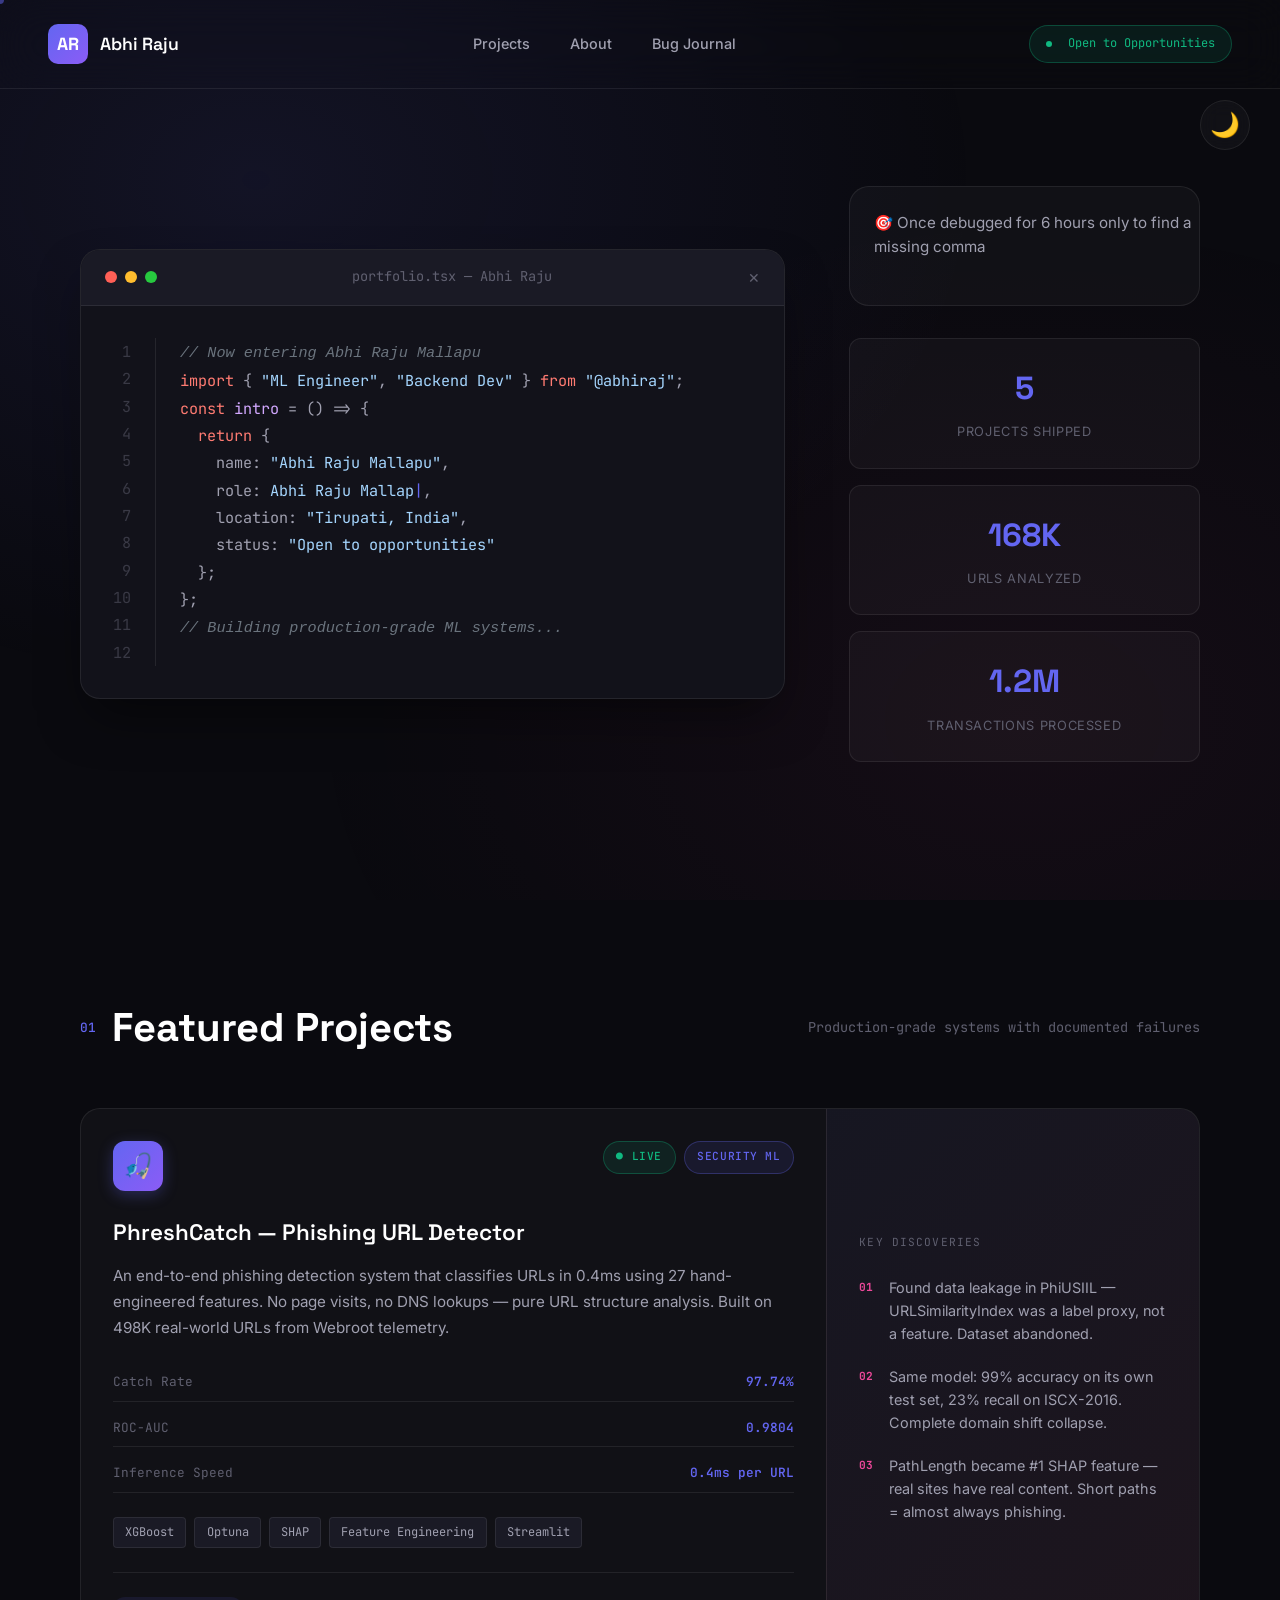
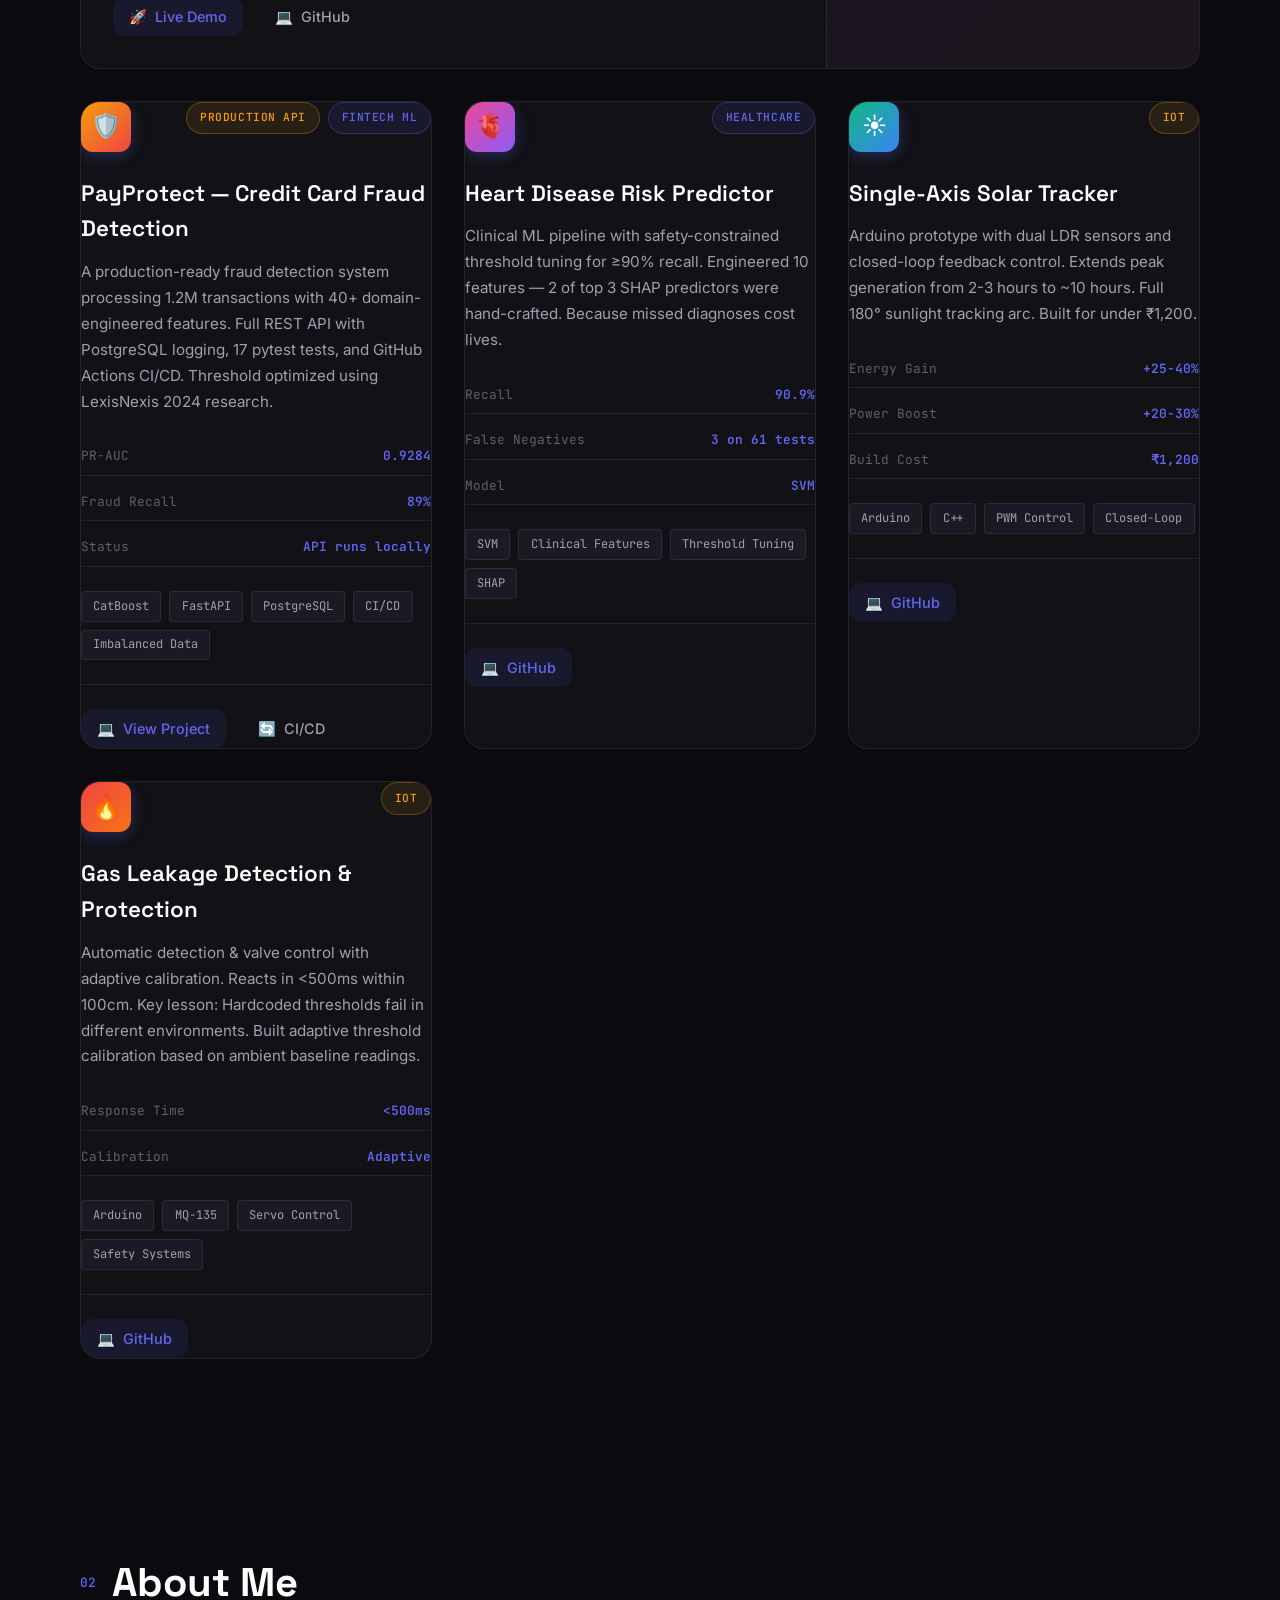
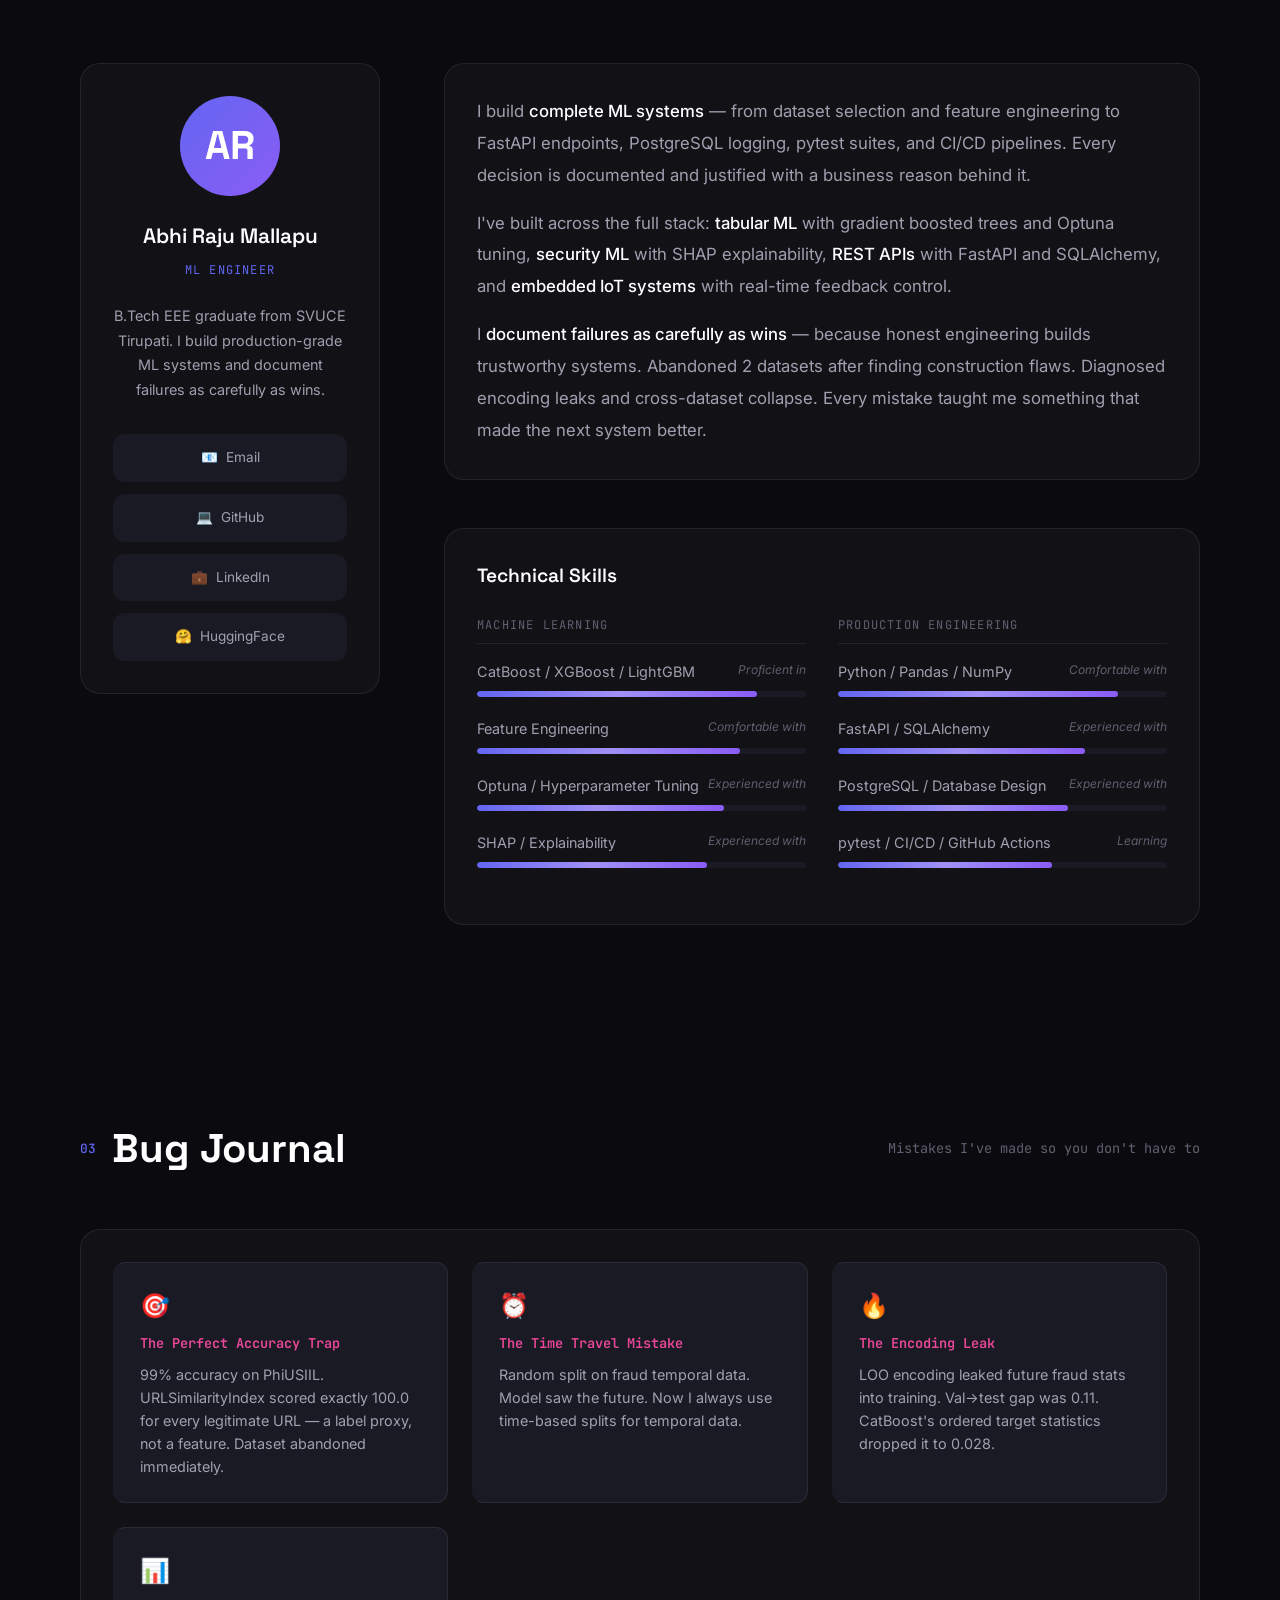
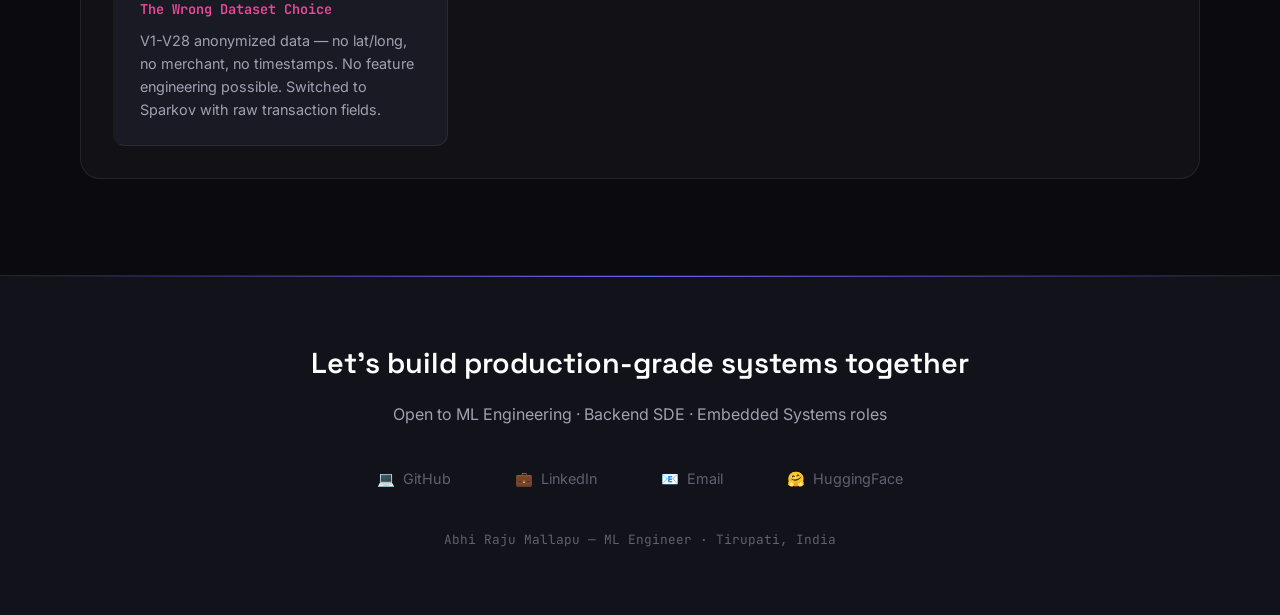
==== commit 6f471705: "Updated Webpage" ====
--- a/index.html
+++ b/index.html
@@ -1,23 +1,26 @@
 <!DOCTYPE html>
-<html lang="en">
+<html lang="en" data-theme="dark">
 <head>
 <meta charset="UTF-8">
 <meta name="viewport" content="width=device-width, initial-scale=1.0">
-<title>Abhi Raju Mallapu — Aspiring ML Engineer</title>
+<title>Abhi Raju Mallapu — ML Engineer</title>
 <link rel="preconnect" href="https://fonts.googleapis.com">
 <link href="https://fonts.googleapis.com/css2?family=Space+Grotesk:wght@300;400;500;600;700&family=Inter:wght@300;400;500;600&family=JetBrains+Mono:wght@400;500&display=swap" rel="stylesheet">
 <link rel="stylesheet" href="styles.css">
 </head>
 <body>
 
-<!-- Animated Background -->
-<div class="animated-bg"></div>
+<!-- Custom Cursor -->
+<div class="cursor" id="cursor"></div>
+<div class="cursor-follower" id="cursor-follower"></div>
+
+<!-- Theme Toggle -->
+<button class="theme-toggle" id="theme-toggle" aria-label="Toggle theme">
+  <span class="theme-icon">🌙</span>
+</button>
 
 <!-- Floating Particles -->
 <div class="particles" id="particles"></div>
-
-<!-- Custom Cursor -->
-<div class="cursor" id="cursor"></div>
 
 <!-- Navigation -->
 <nav>
@@ -29,6 +32,7 @@
   <ul class="nav-links">
     <li><a href="#projects">Projects</a></li>
     <li><a href="#about">About</a></li>
+    <li><a href="#bugs">Bug Journal</a></li>
   </ul>
   
   <div class="status-badge">
@@ -36,7 +40,7 @@
     Open to Opportunities
   </div>
   
-  <button class="mobile-menu-btn" onclick="toggleMobileMenu()">
+  <button class="mobile-menu-btn" onclick="toggleMobileMenu()" aria-label="Menu">
     <span></span>
     <span></span>
     <span></span>
@@ -47,63 +51,75 @@
 <div class="mobile-nav" id="mobile-nav">
   <a href="#projects" onclick="toggleMobileMenu()">Projects</a>
   <a href="#about" onclick="toggleMobileMenu()">About</a>
+  <a href="#bugs" onclick="toggleMobileMenu()">Bug Journal</a>
 </div>
 
-<!-- Hero Section -->
+<!-- Hero Section - IDE Aesthetic -->
 <section class="hero">
-  <div class="hero-content">
-    <div class="hero-eyebrow">ML Engineer • Backend Developer • Embedded Engineer</div>
-    <h1 class="hero-title">
-      Hi, I'm <span id="typing-text" class="typing-text"></span>
-    </h1>
-    <div class="hero-subtitle">I build production-grade ML systems from raw data to deployed API.</div>
-    <p class="hero-desc">
-      I build <strong>complete, production-minded ML systems</strong> — from dataset selection and feature engineering 
-      to FastAPI endpoints, PostgreSQL logging, pytest suites, and CI/CD pipelines. Every decision is documented 
-      and justified with a business reason behind it.
-    </p>
-    <div class="hero-cta">
-      <a href="#projects" class="btn btn-primary">
-        <span>🚀</span> See My Work
-      </a>
-      <a href="https://github.com/mallapuabhiraj" target="_blank" class="btn btn-secondary">
-        <span>💻</span> GitHub
-      </a>
-    </div>
-  </div>
-  
-  <div class="hero-visual">
-    <div class="visual-card">
-      <div class="visual-card-header">
-        <span class="visual-card-title">PhreshCatch</span>
-        <span style="font-size: 1.5rem;">🎣</span>
-      </div>
-      <div class="visual-card-value">97.7%</div>
-      <div class="visual-card-desc">Phishing detection catch rate on 168K test URLs</div>
+  <div class="ide-window">
+    <div class="ide-header">
+      <div class="ide-dots">
+        <span class="ide-dot red" onclick="createConfetti()" title="Click for confetti!"></span>
+        <span class="ide-dot yellow" onclick="togglePartyMode()" title="Toggle party mode!"></span>
+        <span class="ide-dot green" onclick="scrollToProjects()" title="Scroll to projects"></span>
+      </div>
+      <div class="ide-title">portfolio.tsx — Abhi Raju</div>
+      <div class="ide-actions">✕</div>
+    </div>
+    <div class="ide-content">
+      <div class="ide-line-numbers">
+        <span>1</span>
+        <span>2</span>
+        <span>3</span>
+        <span>4</span>
+        <span>5</span>
+        <span>6</span>
+        <span>7</span>
+        <span>8</span>
+        <span>9</span>
+        <span>10</span>
+        <span>11</span>
+        <span>12</span>
+      </div>
+      <div class="ide-code">
+        <div class="code-line"><span class="comment">// Now entering Abhi Raju Mallapu</span></div>
+        <div class="code-line"><span class="keyword">import</span> { <span class="string">"ML Engineer"</span>, <span class="string">"Backend Dev"</span> } <span class="keyword">from</span> <span class="string">"@abhiraj"</span>;</div>
+        <div class="code-line"></div>
+        <div class="code-line"><span class="keyword">const</span> <span class="function">intro</span> = () => {</div>
+        <div class="code-line">&nbsp;&nbsp;<span class="keyword">return</span> {</div>
+        <div class="code-line">&nbsp;&nbsp;&nbsp;&nbsp;name: <span class="string">"Abhi Raju Mallapu"</span>,</div>
+        <div class="code-line">&nbsp;&nbsp;&nbsp;&nbsp;role: <span class="string" id="typing-text"></span><span class="cursor-blink">|</span>,</div>
+        <div class="code-line">&nbsp;&nbsp;&nbsp;&nbsp;location: <span class="string">"Tirupati, India"</span>,</div>
+        <div class="code-line">&nbsp;&nbsp;&nbsp;&nbsp;status: <span class="string">"Open to opportunities"</span></div>
+        <div class="code-line">&nbsp;&nbsp;};</div>
+        <div class="code-line">};</div>
+        <div class="code-line"></div>
+        <div class="code-line"><span class="comment">// Building production-grade ML systems...</span></div>
+      </div>
+    </div>
+  </div>
+  
+  <div class="hero-sidebar">
+    <div class="fun-facts" id="fun-facts">
+      <div class="fun-fact active">🎯 Once debugged for 6 hours only to find a missing comma</div>
+      <div class="fun-fact">☕ Survives on coffee and Stack Overflow</div>
+      <div class="fun-fact">🐛 Documents bugs more carefully than wins</div>
+      <div class="fun-fact">⚡ Can explain XGBoost to my grandmother</div>
+      <div class="fun-fact">🎣 Caught 97.7% of phishing URLs (and 100% of fish)</div>
     </div>
     
-    <div class="visual-card">
-      <div class="visual-card-header">
-        <span class="visual-card-title">Fraud Detection</span>
-        <span style="font-size: 1.5rem;">⚡</span>
-      </div>
-      <div class="visual-card-value">0.928</div>
-      <div class="visual-card-desc">PR-AUC on 1.2M transaction dataset</div>
-    </div>
-    
-    <div class="visual-card">
-      <div class="visual-card-header">
-        <span class="visual-card-title">Current Stack</span>
-        <span style="font-size: 1.5rem;">🛠️</span>
-      </div>
-      <div class="skill-pills">
-        <span class="skill-pill">Python</span>
-        <span class="skill-pill">CatBoost</span>
-        <span class="skill-pill">XGBoost</span>
-        <span class="skill-pill">FastAPI</span>
-        <span class="skill-pill">PostgreSQL</span>
-        <span class="skill-pill">SHAP</span>
-        <span class="skill-pill">Optuna</span>
+    <div class="quick-stats">
+      <div class="stat-card">
+        <span class="stat-num">5</span>
+        <span class="stat-label">Projects Shipped</span>
+      </div>
+      <div class="stat-card">
+        <span class="stat-num">168K</span>
+        <span class="stat-label">URLs Analyzed</span>
+      </div>
+      <div class="stat-card">
+        <span class="stat-num">1.2M</span>
+        <span class="stat-label">Transactions Processed</span>
       </div>
     </div>
   </div>
@@ -114,13 +130,13 @@
   <div class="section-header reveal">
     <span class="section-num">01</span>
     <h2 class="section-title">Featured Projects</h2>
-    <span class="section-subtitle">5 shipped • 1 live demo • Documented failures included</span>
+    <span class="section-subtitle">Production-grade systems with documented failures</span>
   </div>
   
   <div class="projects-grid">
     <!-- PhreshCatch Featured -->
     <div class="project-card featured reveal">
-      <div>
+      <div class="card-main">
         <div class="card-header">
           <div class="card-icon">🎣</div>
           <div class="card-badges">
@@ -133,8 +149,7 @@
           <p class="card-desc">
             An end-to-end phishing detection system that classifies URLs in 0.4ms using 
             27 hand-engineered features. No page visits, no DNS lookups — pure URL structure analysis. 
-            Built on 498K real-world URLs from Webroot telemetry. Stress-tested with 43 attack URLs, 
-            documented 7 misses with root causes.
+            Built on 498K real-world URLs from Webroot telemetry.
           </p>
           <div class="card-metrics">
             <div class="metric">
@@ -184,21 +199,21 @@
       </div>
     </div>
     
-    <!-- Fraud Detection -->
+    <!-- PayProtect (Renamed from FraudShield) -->
     <div class="project-card reveal">
       <div class="card-header">
-        <div class="card-icon" style="background: linear-gradient(135deg, #f59e0b, #ef4444);">&#x1F575;</div>
+        <div class="card-icon" style="background: linear-gradient(135deg, #f59e0b, #ef4444);">🛡️</div>
         <div class="card-badges">
           <span class="badge badge-production">Production API</span>
           <span class="badge badge-ml">Fintech ML</span>
         </div>
       </div>
       <div class="card-body">
-        <h3 class="card-title">FraudShield — Credit Card Fraud Detection</h3>
+        <h3 class="card-title">PayProtect — Credit Card Fraud Detection</h3>
         <p class="card-desc">
           A production-ready fraud detection system processing 1.2M transactions with 40+ domain-engineered 
           features. Full REST API with PostgreSQL logging, 17 pytest tests, and GitHub Actions CI/CD. 
-          Threshold optimized using LexisNexis 2024 research — not assumptions.
+          Threshold optimized using LexisNexis 2024 research.
         </p>
         <div class="card-metrics">
           <div class="metric">
@@ -210,8 +225,8 @@
             <span class="metric-value">89%</span>
           </div>
           <div class="metric">
-            <span class="metric-label">Val→Test Gap</span>
-            <span class="metric-value">0.028</span>
+            <span class="metric-label">Status</span>
+            <span class="metric-value">API runs locally</span>
           </div>
         </div>
         <div class="card-tags">
@@ -224,10 +239,10 @@
       </div>
       <div class="card-footer">
         <a href="https://github.com/mallapuabhiraj/fraud-detection-catboost" target="_blank" class="card-link primary">
-          <span>💻</span> Github
+          <span>💻</span> View Project
         </a>
         <a href="https://github.com/mallapuabhiraj/fraud-detection-catboost/actions" target="_blank" class="card-link">
-          <span>🔄</span> CI/CD Pipeline
+          <span>🔄</span> CI/CD
         </a>
       </div>
     </div>
@@ -235,7 +250,7 @@
     <!-- Heart Disease -->
     <div class="project-card reveal">
       <div class="card-header">
-        <div class="card-icon" style="background: linear-gradient(135deg, #ec4899, #8b5cf6);">&#x1FA7A;</div>
+        <div class="card-icon" style="background: linear-gradient(135deg, #ec4899, #8b5cf6);">🫀</div>
         <div class="card-badges">
           <span class="badge badge-ml">Healthcare</span>
         </div>
@@ -278,7 +293,7 @@
     <!-- Solar Tracker -->
     <div class="project-card reveal">
       <div class="card-header">
-        <div class="card-icon" style="background: linear-gradient(135deg, #10b981, #3b82f6);">&#x2600;</div>
+        <div class="card-icon" style="background: linear-gradient(135deg, #10b981, #3b82f6);">☀️</div>
         <div class="card-badges">
           <span class="badge badge-ml" style="background: rgba(245, 158, 11, 0.1); color: #f59e0b; border-color: rgba(245, 158, 11, 0.3);">IoT</span>
         </div>
@@ -320,7 +335,7 @@
     <!-- Gas Leakage -->
     <div class="project-card reveal">
       <div class="card-header">
-        <div class="card-icon" style="background: linear-gradient(135deg, #ef4444, #f97316);">&#x1F6A8;</div>
+        <div class="card-icon" style="background: linear-gradient(135deg, #ef4444, #f97316);">🔥</div>
         <div class="card-badges">
           <span class="badge badge-ml" style="background: rgba(245, 158, 11, 0.1); color: #f59e0b; border-color: rgba(245, 158, 11, 0.3);">IoT</span>
         </div>
@@ -367,7 +382,7 @@
   
   <div class="about-grid">
     <div class="about-card reveal">
-      <div class="about-avatar">AR</div>
+      <div class="about-avatar" onclick="burstConfetti(event)">AR</div>
       <div class="about-name">Abhi Raju Mallapu</div>
       <div class="about-role">ML Engineer</div>
       <p class="about-bio-text">
@@ -410,7 +425,7 @@
       </div>
       
       <div class="skills-section reveal">
-        <div class="skills-title">&#x1F3C6; Technical Skills</div>
+        <div class="skills-title">Technical Skills</div>
         <div class="skills-grid">
           <div>
             <div class="skill-category">
@@ -418,7 +433,7 @@
               <div class="skill-item">
                 <div class="skill-header">
                   <span>CatBoost / XGBoost / LightGBM</span>
-                  <span>Proficient</span>
+                  <span>Proficient in</span>
                 </div>
                 <div class="skill-bar">
                   <div class="skill-fill" style="width: 0%" data-width="85%"></div>
@@ -427,7 +442,7 @@
               <div class="skill-item">
                 <div class="skill-header">
                   <span>Feature Engineering</span>
-                  <span>Intermediate</span>
+                  <span>Comfortable with</span>
                 </div>
                 <div class="skill-bar">
                   <div class="skill-fill" style="width: 0%" data-width="80%"></div>
@@ -436,7 +451,7 @@
               <div class="skill-item">
                 <div class="skill-header">
                   <span>Optuna / Hyperparameter Tuning</span>
-                  <span>Comfortable</span>
+                  <span>Experienced with</span>
                 </div>
                 <div class="skill-bar">
                   <div class="skill-fill" style="width: 0%" data-width="75%"></div>
@@ -445,7 +460,7 @@
               <div class="skill-item">
                 <div class="skill-header">
                   <span>SHAP / Explainability</span>
-                  <span>Beginner</span>
+                  <span>Experienced with</span>
                 </div>
                 <div class="skill-bar">
                   <div class="skill-fill" style="width: 0%" data-width="70%"></div>
@@ -459,7 +474,7 @@
               <div class="skill-item">
                 <div class="skill-header">
                   <span>Python / Pandas / NumPy</span>
-                  <span>Proficient</span>
+                  <span>Comfortable with</span>
                 </div>
                 <div class="skill-bar">
                   <div class="skill-fill" style="width: 0%" data-width="85%"></div>
@@ -468,7 +483,7 @@
               <div class="skill-item">
                 <div class="skill-header">
                   <span>FastAPI / SQLAlchemy</span>
-                  <span>Intermediate</span>
+                  <span>Experienced with</span>
                 </div>
                 <div class="skill-bar">
                   <div class="skill-fill" style="width: 0%" data-width="75%"></div>
@@ -477,7 +492,7 @@
               <div class="skill-item">
                 <div class="skill-header">
                   <span>PostgreSQL / Database Design</span>
-                  <span>Comfortable</span>
+                  <span>Experienced with</span>
                 </div>
                 <div class="skill-bar">
                   <div class="skill-fill" style="width: 0%" data-width="70%"></div>
@@ -486,7 +501,7 @@
               <div class="skill-item">
                 <div class="skill-header">
                   <span>pytest / CI/CD / GitHub Actions</span>
-                  <span>Beginner</span>
+                  <span>Learning</span>
                 </div>
                 <div class="skill-bar">
                   <div class="skill-fill" style="width: 0%" data-width="65%"></div>
@@ -496,46 +511,50 @@
           </div>
         </div>
       </div>
-      
-      <!-- Bug Journal -->
-      <div class="bug-journal reveal">
-        <div class="bug-title">
-          <span>🐛</span> Bug Journal
-        </div>
-        <div class="bug-subtitle">Mistakes I've made so you don't have to — documented failures that made me a better engineer</div>
-        <div class="bug-entries">
-          <div class="bug-card">
-            <div class="bug-emoji">🎯</div>
-            <div class="bug-name">The Perfect Accuracy Trap</div>
-            <div class="bug-lesson">
-              99% accuracy on PhiUSIIL. URLSimilarityIndex scored exactly 100.0 for every legitimate URL — 
-              a label proxy, not a feature. Dataset abandoned immediately.
-            </div>
-          </div>
-          <div class="bug-card">
-            <div class="bug-emoji">⏰</div>
-            <div class="bug-name">The Time Travel Mistake</div>
-            <div class="bug-lesson">
-              Random split on fraud temporal data. Model saw the future. 
-              Now I always use time-based splits for temporal data.
-            </div>
-          </div>
-          <div class="bug-card">
-            <div class="bug-emoji">🔥</div>
-            <div class="bug-name">The Encoding Leak</div>
-            <div class="bug-lesson">
-              LOO encoding leaked future fraud stats into training. Val→test gap was 0.11. 
-              CatBoost's ordered target statistics dropped it to 0.028.
-            </div>
-          </div>
-          <div class="bug-card">
-            <div class="bug-emoji">📊</div>
-            <div class="bug-name">The Wrong Dataset Choice</div>
-            <div class="bug-lesson">
-              V1-V28 anonymized data — no lat/long, no merchant, no timestamps. 
-              No feature engineering possible. Switched to Sparkov with raw transaction fields.
-            </div>
-          </div>
+    </div>
+  </div>
+</section>
+
+<!-- Bug Journal -->
+<section id="bugs">
+  <div class="section-header reveal">
+    <span class="section-num">03</span>
+    <h2 class="section-title">Bug Journal</h2>
+    <span class="section-subtitle">Mistakes I've made so you don't have to</span>
+  </div>
+  
+  <div class="bug-journal reveal">
+    <div class="bug-entries">
+      <div class="bug-card">
+        <div class="bug-emoji">🎯</div>
+        <div class="bug-name">The Perfect Accuracy Trap</div>
+        <div class="bug-lesson">
+          99% accuracy on PhiUSIIL. URLSimilarityIndex scored exactly 100.0 for every legitimate URL — 
+          a label proxy, not a feature. Dataset abandoned immediately.
+        </div>
+      </div>
+      <div class="bug-card">
+        <div class="bug-emoji">⏰</div>
+        <div class="bug-name">The Time Travel Mistake</div>
+        <div class="bug-lesson">
+          Random split on fraud temporal data. Model saw the future. 
+          Now I always use time-based splits for temporal data.
+        </div>
+      </div>
+      <div class="bug-card">
+        <div class="bug-emoji">🔥</div>
+        <div class="bug-name">The Encoding Leak</div>
+        <div class="bug-lesson">
+          LOO encoding leaked future fraud stats into training. Val→test gap was 0.11. 
+          CatBoost's ordered target statistics dropped it to 0.028.
+        </div>
+      </div>
+      <div class="bug-card">
+        <div class="bug-emoji">📊</div>
+        <div class="bug-name">The Wrong Dataset Choice</div>
+        <div class="bug-lesson">
+          V1-V28 anonymized data — no lat/long, no merchant, no timestamps. 
+          No feature engineering possible. Switched to Sparkov with raw transaction fields.
         </div>
       </div>
     </div>
@@ -569,4 +588,4 @@
 
 <script src="script.js"></script>
 </body>
-</html>
+</html>
--- a/styles.css
+++ b/styles.css
@@ -23,6 +23,23 @@
   
   --radius: 12px;
   --radius-lg: 20px;
+  
+  --cursor-size: 20px;
+  --cursor-hover-size: 50px;
+}
+
+/* Light Theme Variables */
+[data-theme="light"] {
+  --bg: #f8f9fa;
+  --bg2: #e9ecef;
+  --bg3: #dee2e6;
+  --card: rgba(0, 0, 0, 0.03);
+  --border: rgba(0, 0, 0, 0.08);
+  --border2: rgba(0, 0, 0, 0.15);
+  
+  --ink: #1a1a2e;
+  --ink2: #4a4a5a;
+  --ink3: #6a6a7a;
 }
 
 /* ── Base ── */
@@ -42,28 +59,71 @@
   color: var(--ink);
   line-height: 1.6;
   overflow-x: hidden;
-  cursor: default;
-}
-
-/* ── Animated Background ── */
-.animated-bg {
+  cursor: none;
+  transition: background 0.3s ease, color 0.3s ease;
+}
+
+/* ── Custom Cursor ── */
+.cursor {
+  width: var(--cursor-size);
+  height: var(--cursor-size);
+  border: 2px solid var(--accent);
+  border-radius: 50%;
   position: fixed;
-  top: 0;
-  left: 0;
-  width: 100%;
-  height: 100%;
-  z-index: -1;
-  background: 
-    radial-gradient(ellipse at 20% 20%, rgba(99, 102, 241, 0.15) 0%, transparent 50%),
-    radial-gradient(ellipse at 80% 80%, rgba(236, 72, 153, 0.1) 0%, transparent 50%),
-    radial-gradient(ellipse at 50% 50%, rgba(139, 92, 246, 0.05) 0%, transparent 70%);
-  animation: bgShift 20s ease-in-out infinite;
-}
-
-@keyframes bgShift {
-  0%, 100% { transform: translate(0, 0) scale(1); }
-  33% { transform: translate(30px, -30px) scale(1.1); }
-  66% { transform: translate(-20px, 20px) scale(0.95); }
+  pointer-events: none;
+  z-index: 9999;
+  transition: transform 0.15s ease, background 0.15s ease, border-color 0.15s ease;
+  mix-blend-mode: difference;
+  transform: translate(-50%, -50%);
+}
+
+.cursor.hover {
+  transform: translate(-50%, -50%) scale(2.5);
+  background: var(--accent);
+  opacity: 0.3;
+}
+
+.cursor.clicking {
+  transform: translate(-50%, -50%) scale(0.8);
+}
+
+.cursor-follower {
+  width: 8px;
+  height: 8px;
+  background: var(--accent);
+  border-radius: 50%;
+  position: fixed;
+  pointer-events: none;
+  z-index: 9998;
+  opacity: 0.5;
+  transform: translate(-50%, -50%);
+  transition: width 0.2s, height 0.2s;
+}
+
+/* ── Theme Toggle ── */
+.theme-toggle {
+  position: fixed;
+  top: 100px;
+  right: 30px;
+  width: 50px;
+  height: 50px;
+  border-radius: 50%;
+  background: var(--card);
+  border: 1px solid var(--border);
+  cursor: pointer;
+  z-index: 1001;
+  display: flex;
+  align-items: center;
+  justify-content: center;
+  font-size: 1.5rem;
+  transition: all 0.3s ease;
+  backdrop-filter: blur(10px);
+}
+
+.theme-toggle:hover {
+  transform: scale(1.1) rotate(180deg);
+  border-color: var(--accent);
+  box-shadow: 0 0 20px rgba(99, 102, 241, 0.3);
 }
 
 /* ── Floating Particles ── */
@@ -81,32 +141,28 @@
 .particle {
   position: absolute;
   font-size: 1.2rem;
-  opacity: 0.15;
-  animation: float 15s infinite ease-in-out;
+  opacity: 0.1;
+  animation: float 20s infinite ease-in-out;
+  filter: blur(0.5px);
 }
 
 @keyframes float {
-  0%, 100% { transform: translateY(0) rotate(0deg); opacity: 0.15; }
-  50% { transform: translateY(-100px) rotate(180deg); opacity: 0.3; }
-}
-
-/* ── Custom Cursor ── */
-.cursor {
-  width: 20px;
-  height: 20px;
-  border: 2px solid var(--accent);
-  border-radius: 50%;
-  position: fixed;
-  pointer-events: none;
-  z-index: 9999;
-  transition: transform 0.2s, background 0.2s;
-  mix-blend-mode: difference;
-}
-
-.cursor.hover {
-  transform: scale(2);
-  background: var(--accent);
-  opacity: 0.3;
+  0%, 100% { 
+    transform: translateY(0) rotate(0deg) scale(1); 
+    opacity: 0.1; 
+  }
+  25% {
+    transform: translateY(-50px) rotate(90deg) scale(1.1);
+    opacity: 0.2;
+  }
+  50% { 
+    transform: translateY(-100px) rotate(180deg) scale(1); 
+    opacity: 0.15; 
+  }
+  75% {
+    transform: translateY(-50px) rotate(270deg) scale(0.9);
+    opacity: 0.2;
+  }
 }
 
 /* ── Navigation ── */
@@ -120,9 +176,10 @@
   display: flex;
   justify-content: space-between;
   align-items: center;
-  background: rgba(10, 10, 15, 0.8);
+  background: rgba(var(--bg), 0.8);
   backdrop-filter: blur(20px);
   border-bottom: 1px solid var(--border);
+  transition: all 0.3s ease;
 }
 
 .nav-logo {
@@ -135,7 +192,7 @@
 }
 
 .nav-logo:hover {
-  transform: scale(1.05);
+  transform: scale(1.05) rotate(-2deg);
 }
 
 .logo-mark {
@@ -246,7 +303,7 @@
   50% { opacity: 0.8; box-shadow: 0 0 0 8px rgba(16, 185, 129, 0); }
 }
 
-/* ── Hero Section ── */
+/* ── Hero Section - IDE Aesthetic ── */
 .hero {
   min-height: 100vh;
   display: flex;
@@ -254,197 +311,186 @@
   padding: 8rem 5rem 5rem;
   position: relative;
   gap: 4rem;
-}
-
-.hero-content {
-  flex: 1;
-  max-width: 700px;
-  z-index: 1;
-}
-
-.hero-eyebrow {
-  font-family: var(--ff-mono);
-  font-size: 0.8rem;
-  color: var(--accent);
-  margin-bottom: 1.5rem;
+  background: 
+    radial-gradient(ellipse at 20% 20%, rgba(99, 102, 241, 0.1) 0%, transparent 50%),
+    radial-gradient(ellipse at 80% 80%, rgba(236, 72, 153, 0.05) 0%, transparent 50%);
+}
+
+.ide-window {
+  flex: 2;
+  background: var(--bg2);
+  border-radius: var(--radius-lg);
+  border: 1px solid var(--border);
+  overflow: hidden;
+  box-shadow: 0 25px 50px -12px rgba(0, 0, 0, 0.5);
+  transform-style: preserve-3d;
+  transition: transform 0.3s ease;
+}
+
+.ide-window:hover {
+  transform: perspective(1000px) rotateX(2deg) rotateY(-2deg) translateY(-5px);
+  box-shadow: 0 35px 60px -15px rgba(0, 0, 0, 0.6);
+}
+
+.ide-header {
+  background: var(--bg3);
+  padding: 1rem 1.5rem;
   display: flex;
   align-items: center;
   gap: 1rem;
-  text-transform: uppercase;
-  letter-spacing: 0.1em;
-}
-
-.hero-eyebrow::before {
-  content: '';
-  width: 40px;
-  height: 1px;
-  background: var(--accent);
-}
-
-.hero-title {
-  font-family: var(--ff-head);
-  font-size: clamp(2.5rem, 5vw, 4rem);
-  font-weight: 700;
-  line-height: 1.1;
-  margin-bottom: 1.5rem;
-  background: linear-gradient(135deg, var(--ink) 0%, var(--ink2) 100%);
-  -webkit-background-clip: text;
-  -webkit-text-fill-color: transparent;
-  background-clip: text;
-}
-
-.typing-text {
-  display: inline;
-  border-right: 3px solid var(--accent);
+  border-bottom: 1px solid var(--border);
+}
+
+.ide-dots {
+  display: flex;
+  gap: 0.5rem;
+}
+
+.ide-dot {
+  width: 12px;
+  height: 12px;
+  border-radius: 50%;
+  cursor: pointer;
+  transition: transform 0.2s, filter 0.2s;
+}
+
+.ide-dot:hover {
+  transform: scale(1.3);
+  filter: brightness(1.2);
+}
+
+.ide-dot.red { background: #ff5f56; }
+.ide-dot.yellow { background: #ffbd2e; }
+.ide-dot.green { background: #27c93f; }
+
+.ide-title {
+  flex: 1;
+  text-align: center;
+  font-family: var(--ff-mono);
+  font-size: 0.85rem;
+  color: var(--ink3);
+}
+
+.ide-actions {
+  color: var(--ink3);
+  font-size: 0.9rem;
+}
+
+.ide-content {
+  display: flex;
+  padding: 2rem;
+  font-family: var(--ff-mono);
+  font-size: 0.95rem;
+  line-height: 1.8;
+}
+
+.ide-line-numbers {
+  display: flex;
+  flex-direction: column;
+  padding-right: 1.5rem;
+  border-right: 1px solid var(--border);
+  margin-right: 1.5rem;
+  color: var(--ink3);
+  text-align: right;
+  user-select: none;
+}
+
+.ide-line-numbers span {
+  display: block;
+  opacity: 0.5;
+}
+
+.ide-code {
+  flex: 1;
+  color: var(--ink2);
+}
+
+.code-line {
+  white-space: pre;
+}
+
+.comment { color: #6a737d; font-style: italic; }
+.keyword { color: #ff7b72; }
+.string { color: #a5d6ff; }
+.function { color: #d2a8ff; }
+.cursor-blink {
+  color: var(--accent);
   animation: blink 1s infinite;
 }
 
 @keyframes blink {
-  0%, 50% { border-color: var(--accent); }
-  51%, 100% { border-color: transparent; }
-}
-
-.hero-subtitle {
-  font-family: var(--ff-mono);
-  font-size: 1rem;
-  color: var(--accent2);
-  margin-bottom: 1.5rem;
-  font-weight: 500;
-}
-
-.hero-desc {
-  font-size: 1.1rem;
-  color: var(--ink2);
-  line-height: 1.8;
-  margin-bottom: 2.5rem;
-  max-width: 600px;
-}
-
-.hero-desc strong {
-  color: var(--ink);
-  font-weight: 500;
-}
-
-.hero-cta {
-  display: flex;
-  gap: 1rem;
-  margin-bottom: 3rem;
-  flex-wrap: wrap;
-}
-
-.btn {
-  padding: 1rem 2rem;
-  border-radius: var(--radius);
-  font-family: var(--ff-body);
-  font-size: 0.95rem;
-  font-weight: 600;
-  text-decoration: none;
-  display: inline-flex;
-  align-items: center;
-  gap: 0.5rem;
-  transition: all 0.3s;
-  cursor: pointer;
-  border: none;
-  position: relative;
-  overflow: hidden;
-}
-
-.btn-primary {
-  background: linear-gradient(135deg, var(--accent), var(--accent2));
-  color: white;
-  box-shadow: 0 4px 20px rgba(99, 102, 241, 0.3);
-}
-
-.btn-primary:hover {
-  transform: translateY(-3px);
-  box-shadow: 0 8px 30px rgba(99, 102, 241, 0.4);
-}
-
-.btn-secondary {
-  background: transparent;
-  color: var(--ink);
-  border: 1px solid var(--border2);
-}
-
-.btn-secondary:hover {
-  background: var(--card);
-  border-color: var(--accent);
-  transform: translateY(-3px);
-}
-
-/* ── Hero Visual ── */
-.hero-visual {
+  0%, 50% { opacity: 1; }
+  51%, 100% { opacity: 0; }
+}
+
+/* Hero Sidebar */
+.hero-sidebar {
   flex: 1;
   display: flex;
   flex-direction: column;
-  gap: 1.5rem;
-  max-width: 450px;
-}
-
-.visual-card {
+  gap: 2rem;
+}
+
+.fun-facts {
   background: var(--card);
   border: 1px solid var(--border);
   border-radius: var(--radius-lg);
-  padding: 2rem;
-  backdrop-filter: blur(10px);
-  transition: transform 0.3s, box-shadow 0.3s;
-}
-
-.visual-card:hover {
-  transform: translateY(-5px);
-  box-shadow: 0 20px 40px rgba(0, 0, 0, 0.3);
-  border-color: var(--border2);
-}
-
-.visual-card-header {
-  display: flex;
-  justify-content: space-between;
-  align-items: center;
-  margin-bottom: 1rem;
-}
-
-.visual-card-title {
-  font-family: var(--ff-mono);
-  font-size: 0.7rem;
+  padding: 1.5rem;
+  min-height: 120px;
+  position: relative;
+  overflow: hidden;
+}
+
+.fun-fact {
+  position: absolute;
+  opacity: 0;
+  transform: translateY(20px);
+  transition: all 0.5s ease;
+  font-size: 0.95rem;
+  color: var(--ink2);
+  line-height: 1.6;
+}
+
+.fun-fact.active {
+  opacity: 1;
+  transform: translateY(0);
+}
+
+.quick-stats {
+  display: flex;
+  flex-direction: column;
+  gap: 1rem;
+}
+
+.stat-card {
+  background: var(--card);
+  border: 1px solid var(--border);
+  border-radius: var(--radius);
+  padding: 1.5rem;
+  text-align: center;
+  transition: all 0.3s ease;
+}
+
+.stat-card:hover {
+  transform: translateY(-3px);
+  border-color: var(--accent);
+  box-shadow: 0 10px 30px rgba(99, 102, 241, 0.1);
+}
+
+.stat-num {
+  display: block;
+  font-family: var(--ff-head);
+  font-size: 2rem;
+  font-weight: 700;
+  color: var(--accent);
+  margin-bottom: 0.25rem;
+}
+
+.stat-label {
+  font-size: 0.8rem;
   color: var(--ink3);
   text-transform: uppercase;
-  letter-spacing: 0.1em;
-}
-
-.visual-card-value {
-  font-family: var(--ff-head);
-  font-size: 2.5rem;
-  font-weight: 700;
-  color: var(--ink);
-  margin-bottom: 0.5rem;
-}
-
-.visual-card-desc {
-  font-size: 0.9rem;
-  color: var(--ink2);
-}
-
-.skill-pills {
-  display: flex;
-  flex-wrap: wrap;
-  gap: 0.5rem;
-  margin-top: 1rem;
-}
-
-.skill-pill {
-  padding: 0.4rem 0.8rem;
-  background: rgba(99, 102, 241, 0.1);
-  border: 1px solid rgba(99, 102, 241, 0.3);
-  border-radius: 50px;
-  font-family: var(--ff-mono);
-  font-size: 0.75rem;
-  color: var(--accent);
-  transition: all 0.3s;
-}
-
-.skill-pill:hover {
-  background: rgba(99, 102, 241, 0.2);
-  transform: scale(1.05);
+  letter-spacing: 0.05em;
 }
 
 /* ── Section Styles ── */
@@ -497,7 +543,6 @@
   transition: all 0.4s cubic-bezier(0.4, 0, 0.2, 1);
   position: relative;
   transform-style: preserve-3d;
-  perspective: 1000px;
 }
 
 .project-card::before {
@@ -508,6 +553,7 @@
   opacity: 0;
   transition: opacity 0.3s;
   pointer-events: none;
+  z-index: 1;
 }
 
 .project-card:hover {
@@ -526,11 +572,15 @@
   grid-template-columns: 2fr 1fr;
 }
 
+.card-main {
+  padding: 2rem;
+}
+
 .card-header {
-  padding: 2rem 2rem 0;
   display: flex;
   justify-content: space-between;
   align-items: flex-start;
+  margin-bottom: 1.5rem;
 }
 
 .card-icon {
@@ -542,11 +592,13 @@
   align-items: center;
   justify-content: center;
   font-size: 1.5rem;
+  box-shadow: 0 4px 15px rgba(99, 102, 241, 0.3);
 }
 
 .card-badges {
   display: flex;
   gap: 0.5rem;
+  flex-wrap: wrap;
 }
 
 .badge {
@@ -581,10 +633,6 @@
   background: rgba(245, 158, 11, 0.1);
   color: var(--warning);
   border: 1px solid rgba(245, 158, 11, 0.3);
-}
-
-.card-body {
-  padding: 1.5rem 2rem;
 }
 
 .card-title {
@@ -643,20 +691,21 @@
   font-size: 0.75rem;
   color: var(--ink2);
   transition: all 0.3s;
+  cursor: default;
 }
 
 .tag:hover {
   border-color: var(--accent);
   color: var(--accent);
   transform: translateY(-2px);
+  box-shadow: 0 4px 12px rgba(99, 102, 241, 0.15);
 }
 
 .card-footer {
-  padding: 1.25rem 2rem;
+  padding-top: 1.5rem;
   border-top: 1px solid var(--border);
   display: flex;
   gap: 1rem;
-  background: rgba(0, 0, 0, 0.2);
 }
 
 .card-link {
@@ -668,15 +717,23 @@
   text-decoration: none;
   font-weight: 500;
   transition: all 0.3s;
+  padding: 0.5rem 1rem;
+  border-radius: var(--radius);
 }
 
 .card-link:hover {
   color: var(--accent);
+  background: rgba(99, 102, 241, 0.1);
   transform: translateX(5px);
 }
 
 .card-link.primary {
   color: var(--accent);
+  background: rgba(99, 102, 241, 0.1);
+}
+
+.card-link.primary:hover {
+  background: rgba(99, 102, 241, 0.2);
 }
 
 .featured-findings {
@@ -731,6 +788,12 @@
   position: sticky;
   top: 100px;
   text-align: center;
+  transition: all 0.3s ease;
+}
+
+.about-card:hover {
+  border-color: var(--accent);
+  box-shadow: 0 20px 40px rgba(99, 102, 241, 0.1);
 }
 
 .about-avatar {
@@ -748,6 +811,12 @@
   color: white;
   position: relative;
   overflow: hidden;
+  cursor: pointer;
+  transition: transform 0.3s ease;
+}
+
+.about-avatar:hover {
+  transform: scale(1.1) rotate(5deg);
 }
 
 .about-avatar::after {
@@ -759,7 +828,7 @@
   transition: opacity 0.3s;
 }
 
-.about-card:hover .about-avatar::after {
+.about-avatar:hover::after {
   opacity: 1;
 }
 
@@ -805,12 +874,14 @@
   text-decoration: none;
   font-size: 0.85rem;
   transition: all 0.3s;
+  border: 1px solid transparent;
 }
 
 .contact-link:hover {
   background: var(--accent);
   color: white;
   transform: translateX(5px);
+  border-color: var(--accent);
 }
 
 .about-main {
@@ -880,7 +951,7 @@
 }
 
 .skill-item {
-  margin-bottom: 1rem;
+  margin-bottom: 1.25rem;
 }
 
 .skill-header {
@@ -889,6 +960,12 @@
   margin-bottom: 0.5rem;
   font-size: 0.9rem;
   color: var(--ink2);
+}
+
+.skill-header span:last-child {
+  font-size: 0.75rem;
+  color: var(--ink3);
+  font-style: italic;
 }
 
 .skill-bar {
@@ -903,7 +980,7 @@
   height: 100%;
   background: linear-gradient(90deg, var(--accent), var(--accent2));
   border-radius: 3px;
-  transition: width 1.5s ease-out;
+  transition: width 1.5s cubic-bezier(0.4, 0, 0.2, 1);
   position: relative;
   overflow: hidden;
 }
@@ -932,28 +1009,10 @@
   padding: 2rem;
 }
 
-.bug-title {
-  font-family: var(--ff-head);
-  font-size: 1.2rem;
-  font-weight: 600;
-  margin-bottom: 0.5rem;
-  color: var(--ink);
-  display: flex;
-  align-items: center;
-  gap: 0.5rem;
-}
-
-.bug-subtitle {
-  font-size: 0.85rem;
-  color: var(--ink3);
-  margin-bottom: 1.5rem;
-  font-style: italic;
-}
-
 .bug-entries {
   display: grid;
-  grid-template-columns: repeat(auto-fit, minmax(250px, 1fr));
-  gap: 1rem;
+  grid-template-columns: repeat(auto-fit, minmax(280px, 1fr));
+  gap: 1.5rem;
 }
 
 .bug-card {
@@ -961,12 +1020,32 @@
   background: var(--bg3);
   border-radius: var(--radius);
   border: 1px solid var(--border);
-  transition: all 0.3s;
+  border-left: 3px solid transparent;
+  transition: all 0.3s ease;
+  position: relative;
+  overflow: hidden;
+}
+
+.bug-card::before {
+  content: '';
+  position: absolute;
+  left: 0;
+  top: 0;
+  bottom: 0;
+  width: 3px;
+  background: var(--accent3);
+  transform: scaleY(0);
+  transition: transform 0.3s ease;
 }
 
 .bug-card:hover {
+  transform: translateY(-5px);
   border-color: var(--accent3);
-  transform: translateY(-5px);
+  box-shadow: 0 10px 30px rgba(236, 72, 153, 0.1);
+}
+
+.bug-card:hover::before {
+  transform: scaleY(1);
 }
 
 .bug-emoji {
@@ -976,14 +1055,14 @@
 
 .bug-name {
   font-family: var(--ff-mono);
-  font-size: 0.8rem;
+  font-size: 0.85rem;
   color: var(--accent3);
   margin-bottom: 0.5rem;
   font-weight: 600;
 }
 
 .bug-lesson {
-  font-size: 0.85rem;
+  font-size: 0.9rem;
   color: var(--ink2);
   line-height: 1.6;
 }
@@ -992,12 +1071,22 @@
 footer {
   background: var(--bg2);
   border-top: 1px solid var(--border);
-  padding: 3rem 5rem;
+  padding: 4rem 5rem;
   text-align: center;
   position: relative;
   overflow: hidden;
 }
 
+footer::before {
+  content: '';
+  position: absolute;
+  top: 0;
+  left: 0;
+  right: 0;
+  height: 1px;
+  background: linear-gradient(90deg, transparent, var(--accent), transparent);
+}
+
 .footer-content {
   position: relative;
   z-index: 1;
@@ -1005,7 +1094,7 @@
 
 .footer-tagline {
   font-family: var(--ff-head);
-  font-size: 1.5rem;
+  font-size: 1.8rem;
   font-weight: 600;
   color: var(--ink);
   margin-bottom: 1rem;
@@ -1022,6 +1111,7 @@
   justify-content: center;
   gap: 2rem;
   margin-bottom: 2rem;
+  flex-wrap: wrap;
 }
 
 .footer-link {
@@ -1032,10 +1122,13 @@
   display: flex;
   align-items: center;
   gap: 0.5rem;
+  padding: 0.5rem 1rem;
+  border-radius: var(--radius);
 }
 
 .footer-link:hover {
   color: var(--accent);
+  background: rgba(99, 102, 241, 0.1);
   transform: translateY(-3px);
 }
 
@@ -1088,10 +1181,17 @@
   border-bottom: 1px solid var(--border);
   padding: 1rem;
   z-index: 999;
+  backdrop-filter: blur(20px);
 }
 
 .mobile-nav.active {
   display: block;
+  animation: slideDown 0.3s ease;
+}
+
+@keyframes slideDown {
+  from { opacity: 0; transform: translateY(-10px); }
+  to { opacity: 1; transform: translateY(0); }
 }
 
 .mobile-nav a {
@@ -1107,6 +1207,23 @@
 .mobile-nav a:hover {
   color: var(--accent);
   padding-left: 1.5rem;
+  background: rgba(99, 102, 241, 0.05);
+}
+
+/* ── Party Mode ── */
+body.party-mode {
+  --accent: #f472b6;
+  --accent2: #a78bfa;
+  --accent3: #34d399;
+}
+
+body.party-mode .ide-window {
+  animation: partyGlow 3s ease-in-out infinite;
+}
+
+@keyframes partyGlow {
+  0%, 100% { box-shadow: 0 25px 50px -12px rgba(244, 114, 182, 0.5); }
+  50% { box-shadow: 0 25px 50px -12px rgba(52, 211, 153, 0.5); }
 }
 
 /* ── Responsive ── */
@@ -1116,7 +1233,7 @@
     padding: 7rem 2rem 3rem;
   }
   
-  .hero-visual {
+  .hero-sidebar {
     max-width: 100%;
     width: 100%;
   }
@@ -1141,9 +1258,25 @@
   .skills-grid {
     grid-template-columns: 1fr;
   }
+  
+  .theme-toggle {
+    top: 80px;
+    right: 20px;
+    width: 40px;
+    height: 40px;
+    font-size: 1.2rem;
+  }
 }
 
 @media (max-width: 768px) {
+  body {
+    cursor: auto;
+  }
+  
+  .cursor, .cursor-follower {
+    display: none !important;
+  }
+  
   nav {
     padding: 1rem;
   }
@@ -1160,8 +1293,17 @@
     padding: 4rem 1.5rem;
   }
   
-  .hero-title {
-    font-size: 2rem;
+  .hero {
+    padding: 6rem 1rem 3rem;
+  }
+  
+  .ide-content {
+    padding: 1rem;
+    font-size: 0.8rem;
+  }
+  
+  .ide-line-numbers {
+    display: none;
   }
   
   .projects-grid {
@@ -1173,7 +1315,7 @@
   }
   
   footer {
-    padding: 2rem 1.5rem;
+    padding: 3rem 1.5rem;
   }
   
   .footer-links {
@@ -1184,24 +1326,25 @@
   .status-badge {
     display: none;
   }
-}
-
-/* ── Party Mode ── */
-body.party-mode {
-  --accent: #f472b6;
-  --accent2: #a78bfa;
-  --accent3: #34d399;
-}
-
-body.party-mode .animated-bg {
-  animation: partyBg 5s linear infinite;
-  background: 
-    radial-gradient(ellipse at 20% 20%, rgba(244, 114, 182, 0.2) 0%, transparent 50%),
-    radial-gradient(ellipse at 80% 80%, rgba(167, 139, 250, 0.15) 0%, transparent 50%),
-    radial-gradient(ellipse at 50% 50%, rgba(52, 211, 153, 0.1) 0%, transparent 70%);
-}
-
-@keyframes partyBg {
-  0% { filter: hue-rotate(0deg); }
-  100% { filter: hue-rotate(360deg); }
-}
+  
+  .section-title {
+    font-size: 1.8rem;
+  }
+  
+  .footer-tagline {
+    font-size: 1.3rem;
+  }
+}
+
+/* Reduced Motion */
+@media (prefers-reduced-motion: reduce) {
+  * {
+    animation-duration: 0.01ms !important;
+    animation-iteration-count: 1 !important;
+    transition-duration: 0.01ms !important;
+  }
+  
+  .cursor, .cursor-follower {
+    display: none !important;
+  }
+}
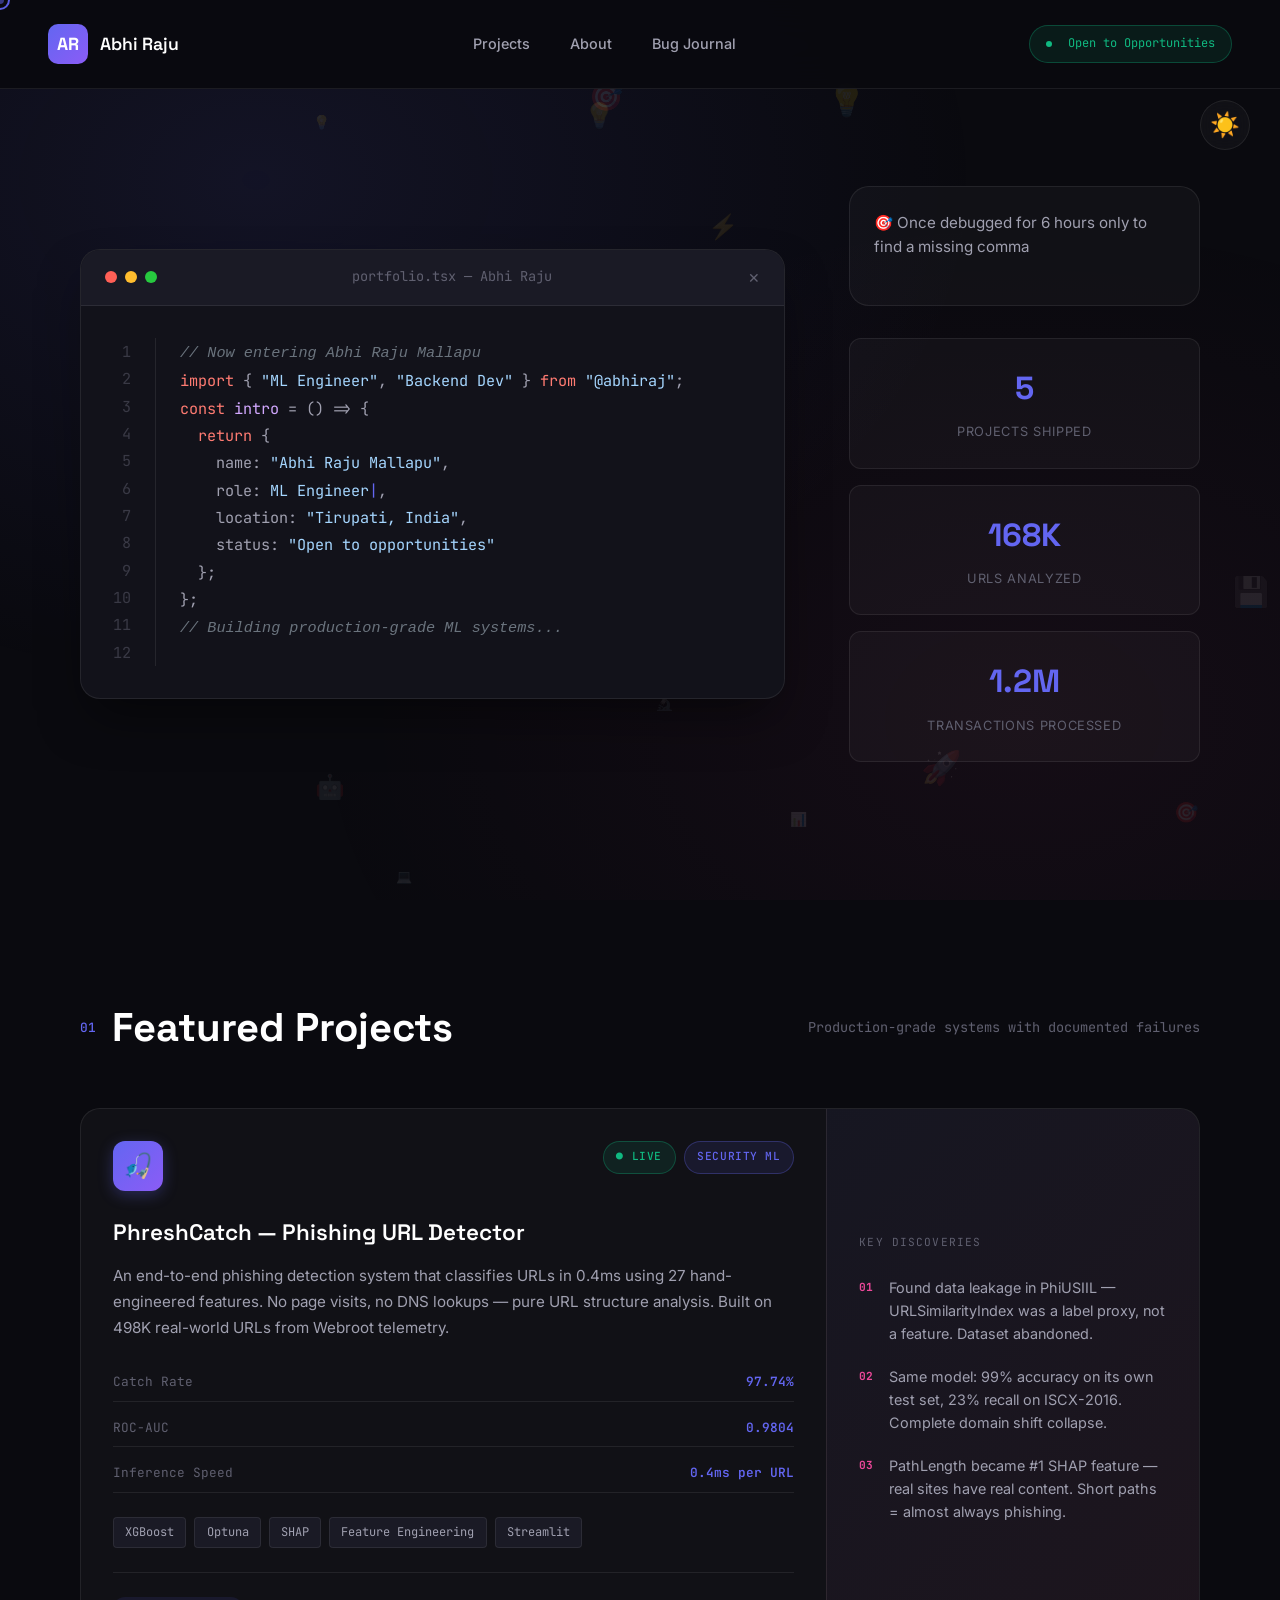
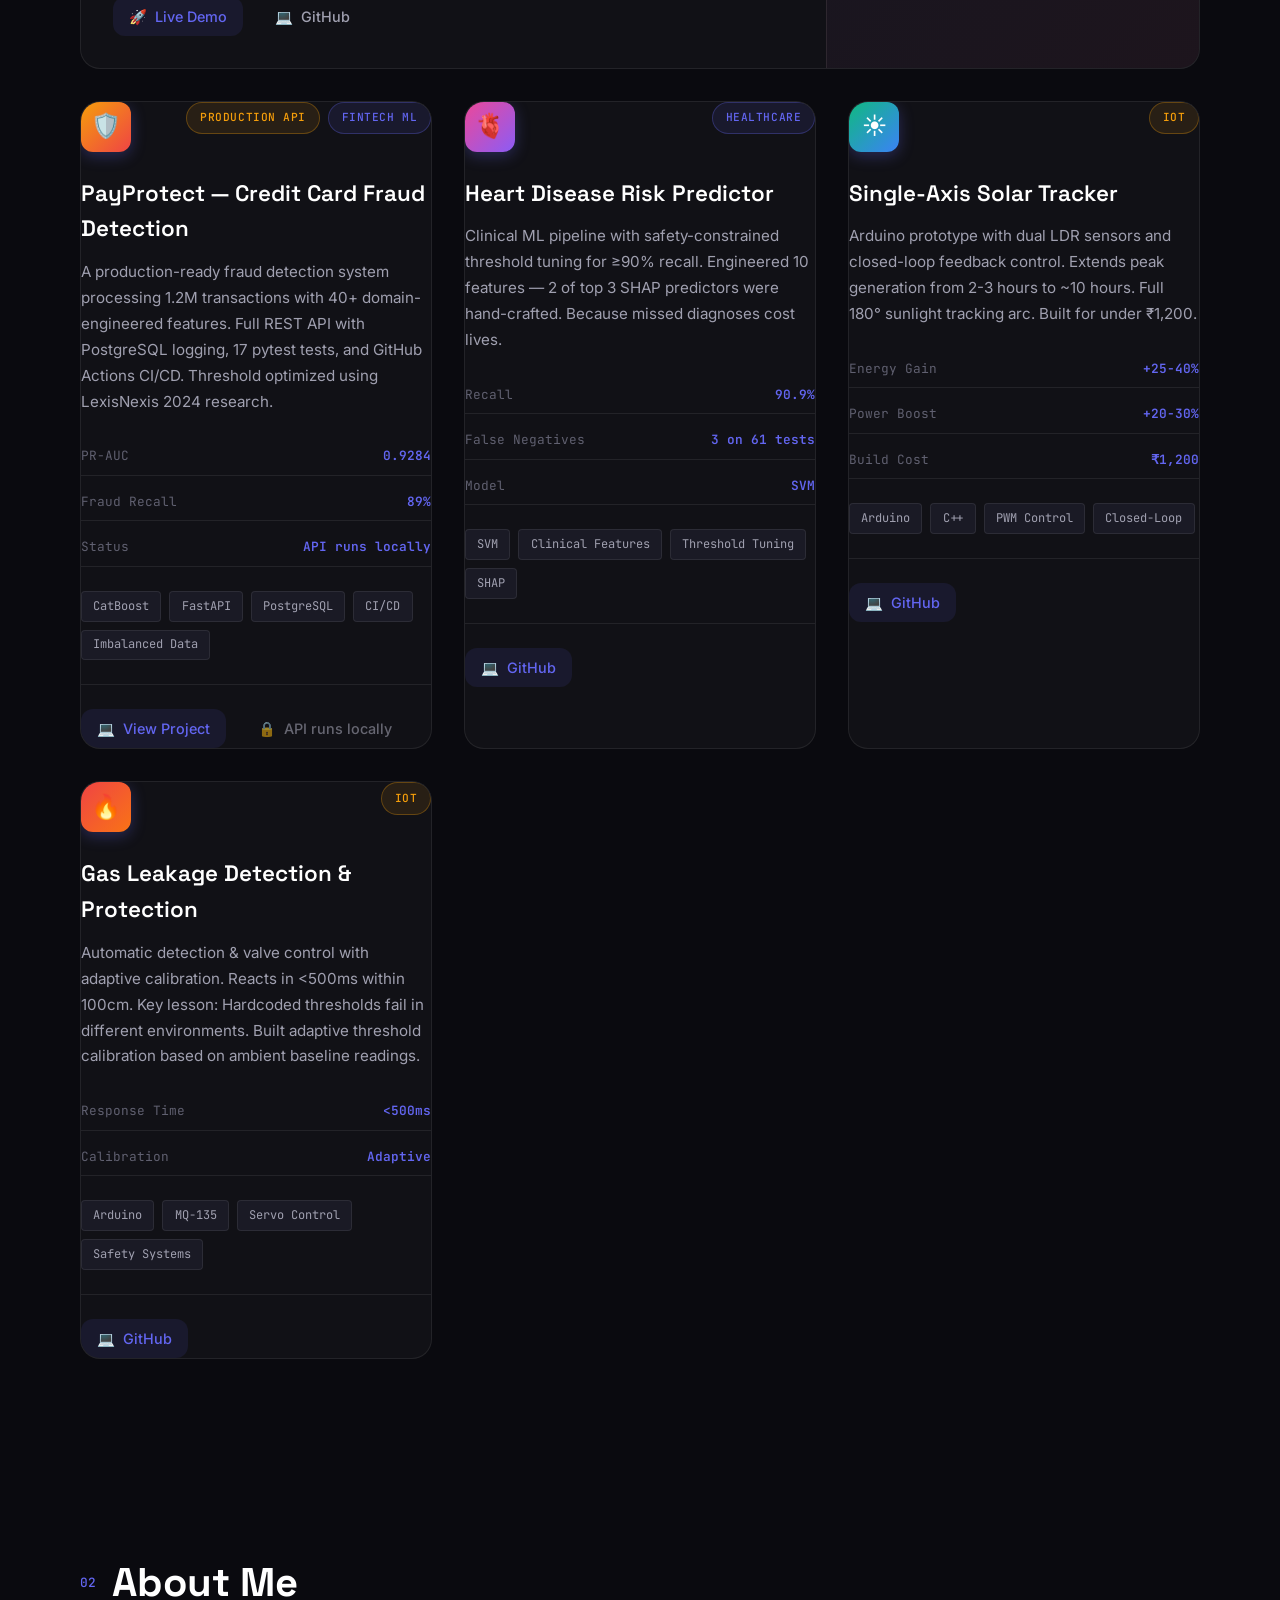
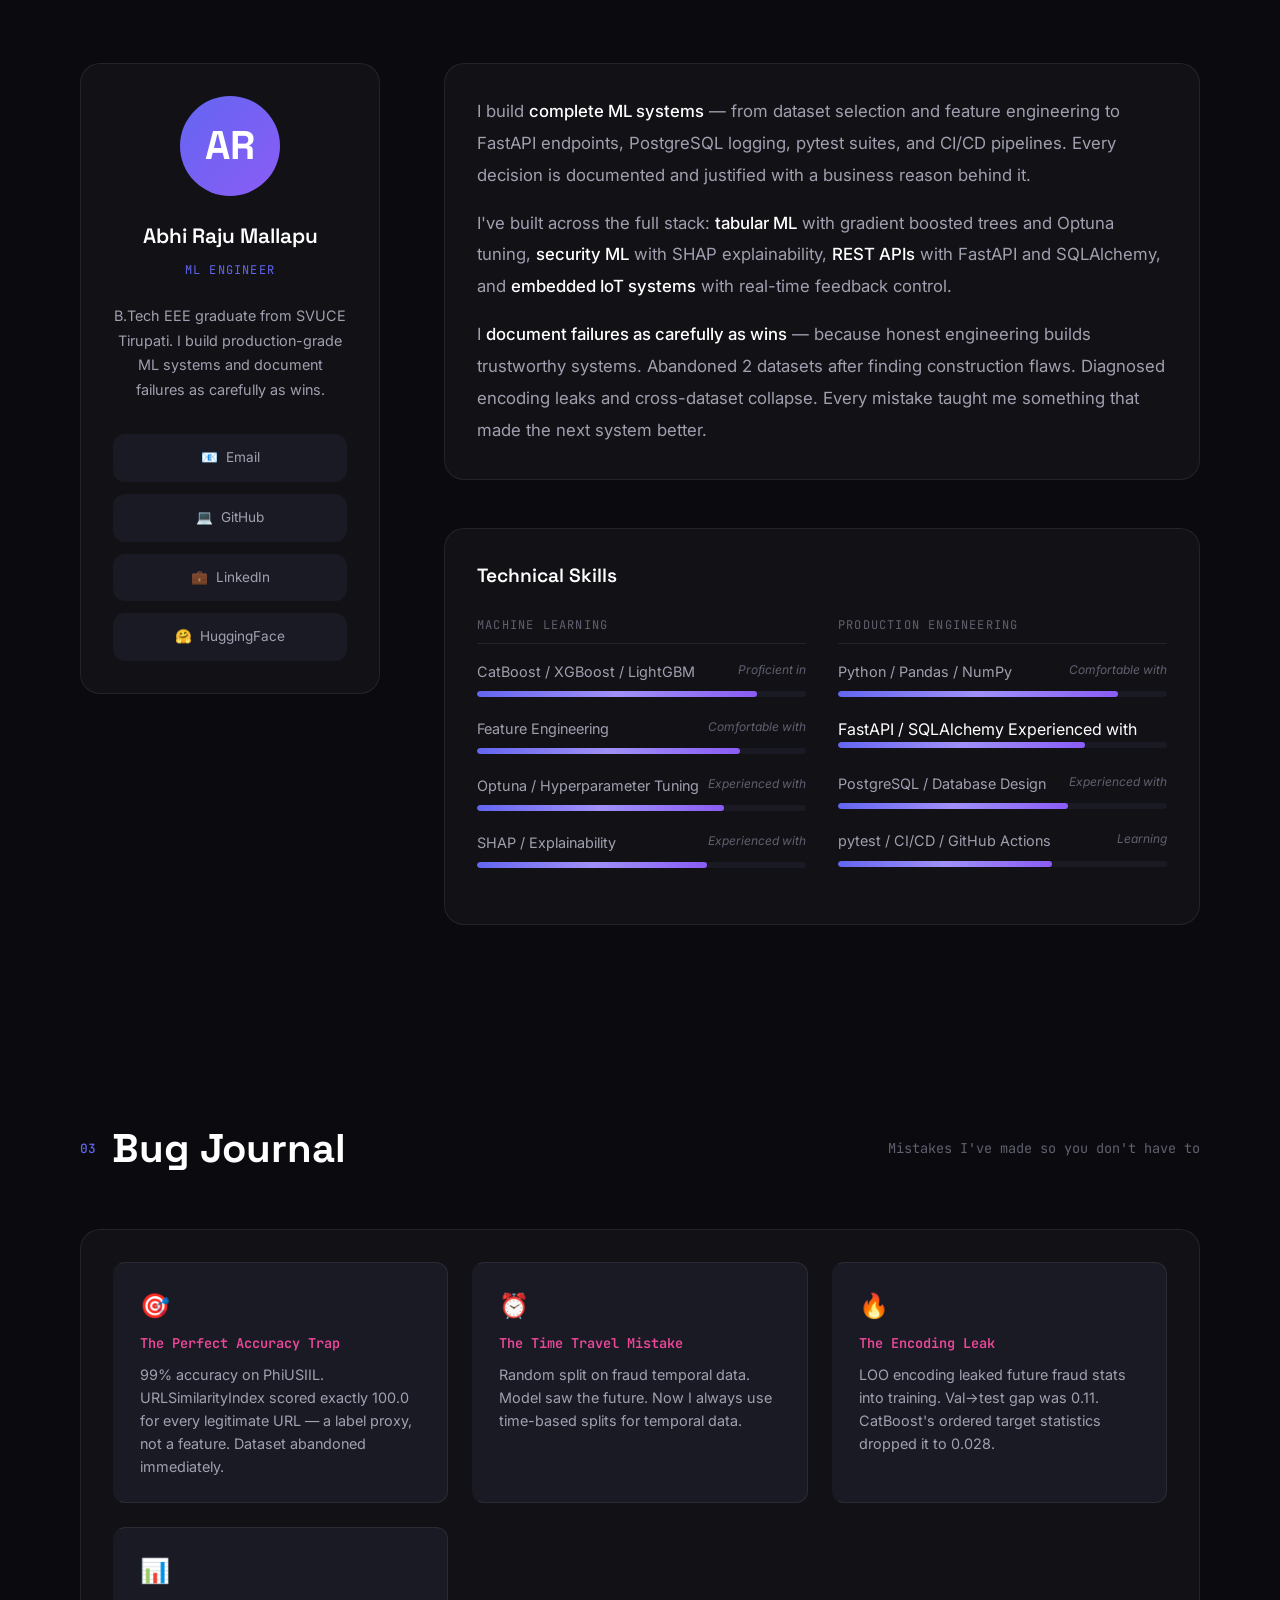
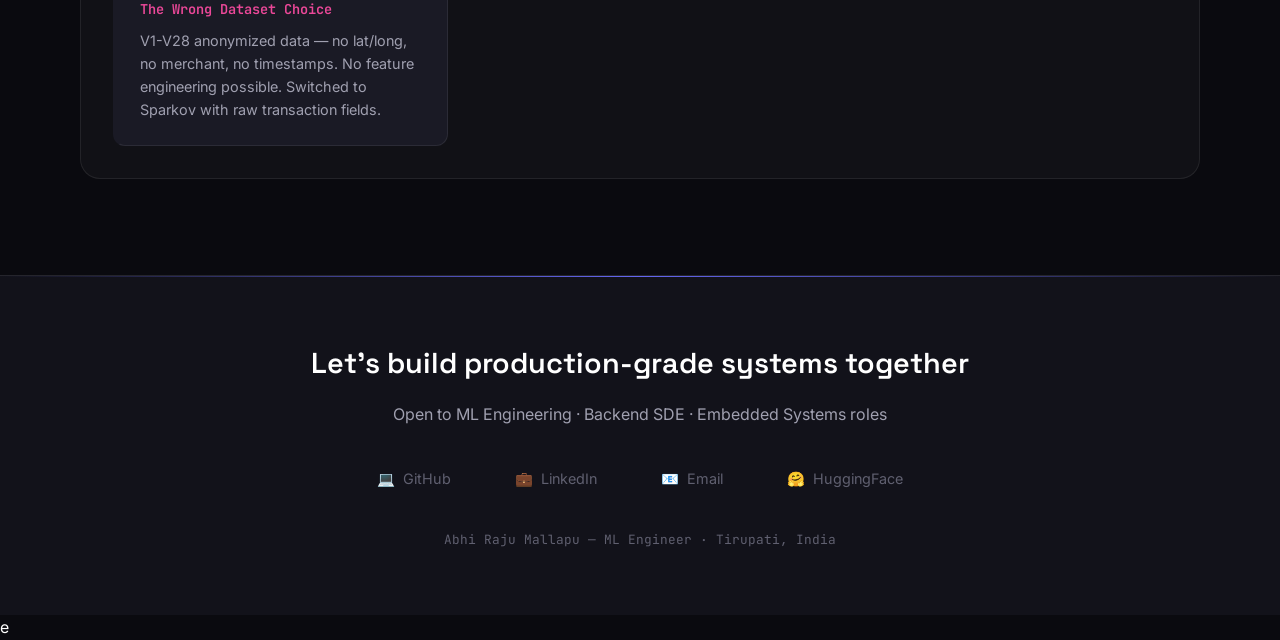
==== commit e971230c: "Update index.html" ====
--- a/index.html
+++ b/index.html
@@ -241,9 +241,9 @@
         <a href="https://github.com/mallapuabhiraj/fraud-detection-catboost" target="_blank" class="card-link primary">
           <span>💻</span> View Project
         </a>
-        <a href="https://github.com/mallapuabhiraj/fraud-detection-catboost/actions" target="_blank" class="card-link">
-          <span>🔄</span> CI/CD
-        </a>
+        <span class="card-link" style="cursor: default; opacity: 0.6;">
+          <span>🔒</span> API runs locally
+        </span>
       </div>
     </div>
     
@@ -480,7 +480,7 @@
                   <div class="skill-fill" style="width: 0%" data-width="85%"></div>
                 </div>
               </div>
-              <div class="skill-item">
+              <div class="skill-items>
                 <div class="skill-header">
                   <span>FastAPI / SQLAlchemy</span>
                   <span>Experienced with</span>
@@ -588,4 +588,4 @@
 
 <script src="script.js"></script>
 </body>
-</html>+  </html>e
--- a/styles.css
+++ b/styles.css
@@ -176,10 +176,20 @@
   display: flex;
   justify-content: space-between;
   align-items: center;
-  background: rgba(var(--bg), 0.8);
+  background: color-mix(in srgb, var(--bg) 95%, transparent);
   backdrop-filter: blur(20px);
   border-bottom: 1px solid var(--border);
   transition: all 0.3s ease;
+  opacity: 0;
+  transform: translateY(-20px);
+  animation: navLoad 0.6s ease forwards;
+}
+
+@keyframes navLoad {
+  to {
+    opacity: 1;
+    transform: translateY(0);
+  }
 }
 
 .nav-logo {
@@ -449,6 +459,7 @@
   font-size: 0.95rem;
   color: var(--ink2);
   line-height: 1.6;
+  width: calc(100% - 3rem);
 }
 
 .fun-fact.active {
@@ -1060,7 +1071,6 @@
   margin-bottom: 0.5rem;
   font-weight: 600;
 }
-
 .bug-lesson {
   font-size: 0.9rem;
   color: var(--ink2);
@@ -1169,6 +1179,18 @@
   background: var(--ink2);
   border-radius: 2px;
   transition: all 0.3s;
+}
+
+.mobile-menu-btn.active span:nth-child(1) {
+  transform: rotate(45deg) translate(5px, 5px);
+}
+
+.mobile-menu-btn.active span:nth-child(2) {
+  opacity: 0;
+}
+
+.mobile-menu-btn.active span:nth-child(3) {
+  transform: rotate(-45deg) translate(7px, -6px);
 }
 
 .mobile-nav {
@@ -1347,4 +1369,4 @@
   .cursor, .cursor-follower {
     display: none !important;
   }
-}+  }
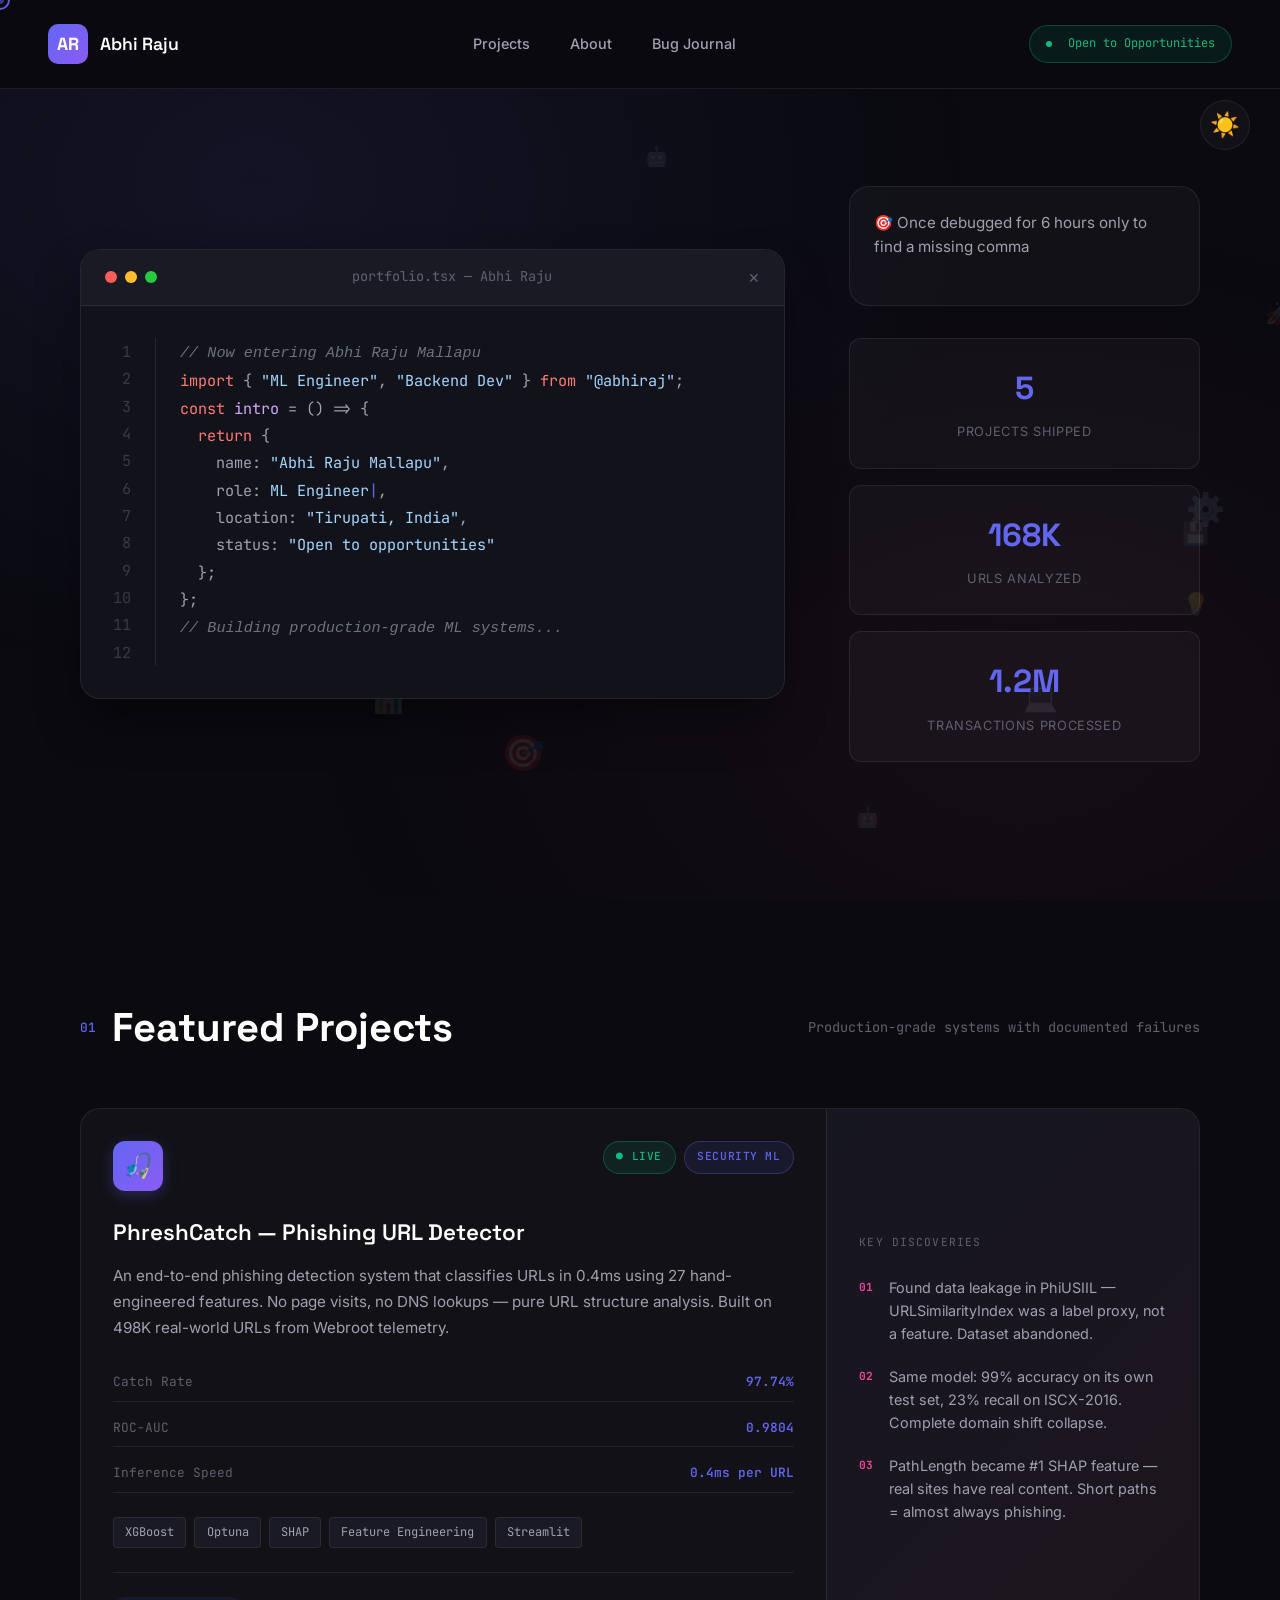
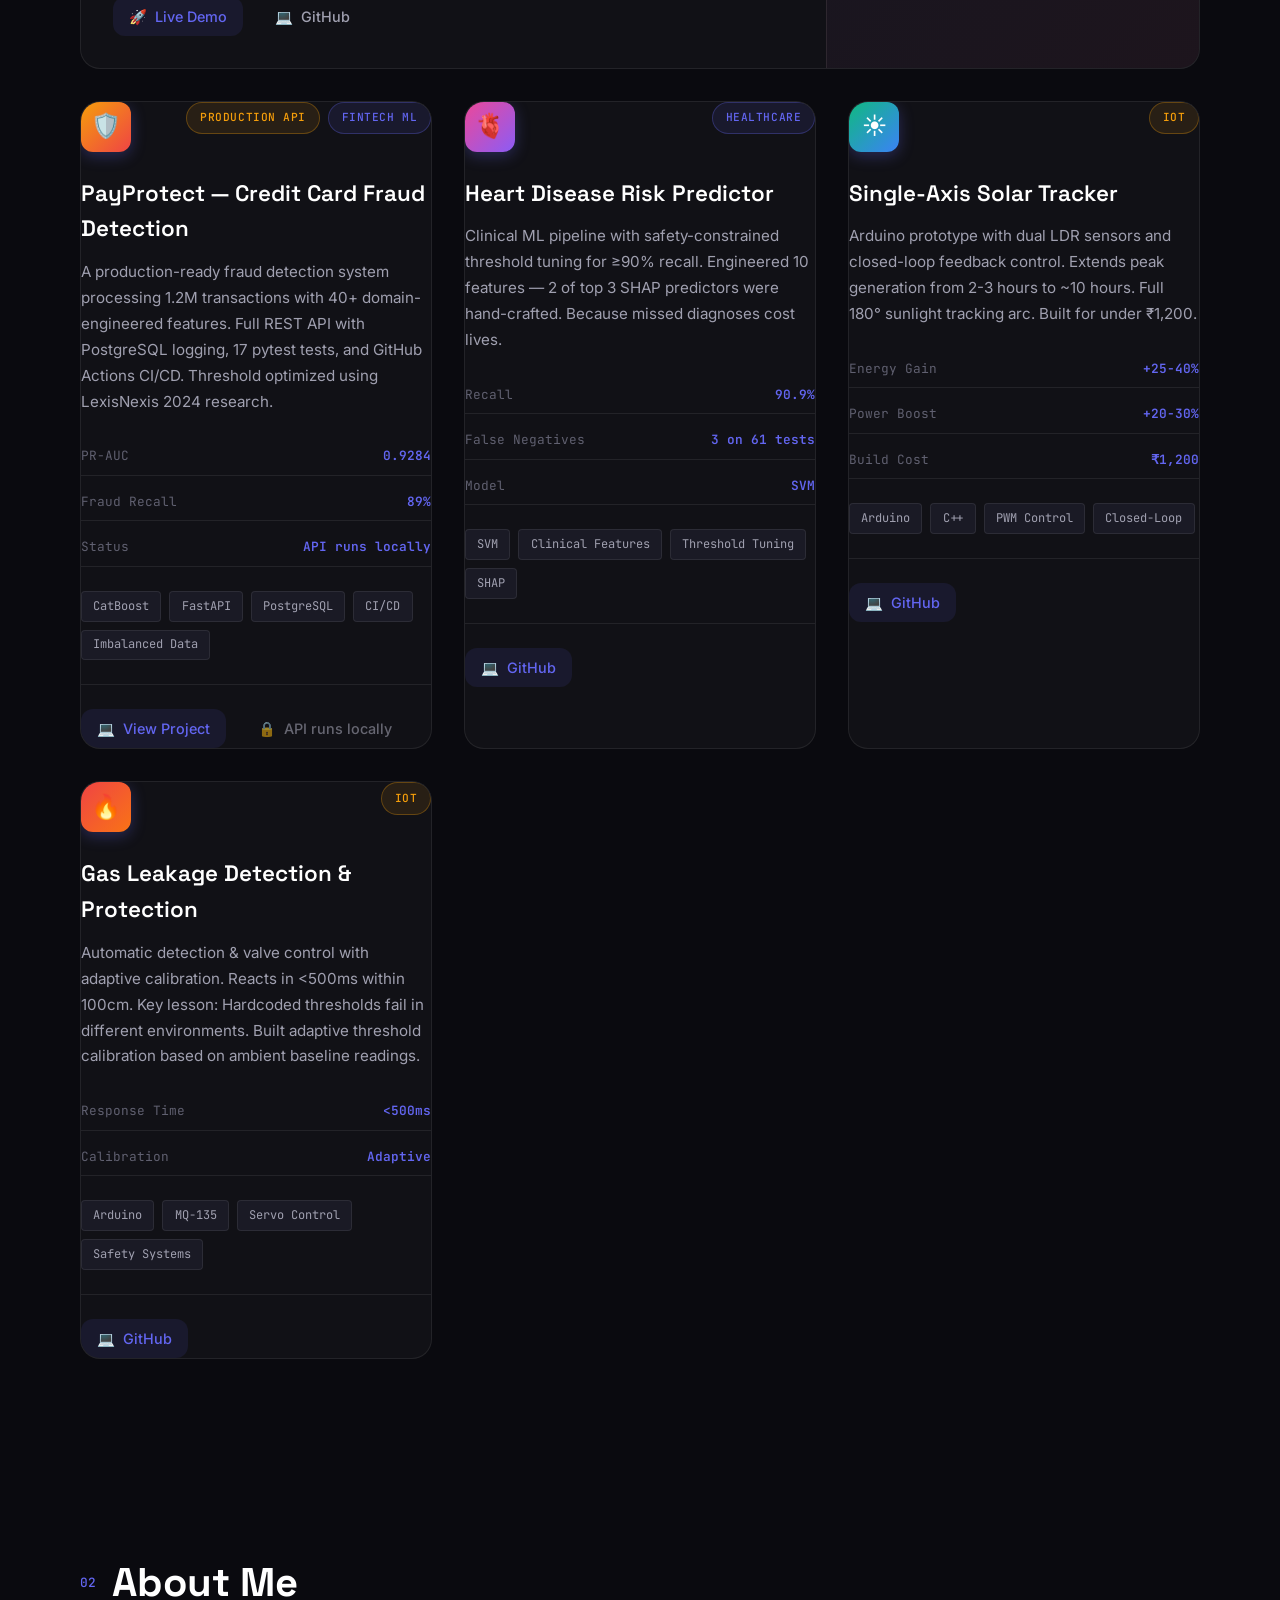
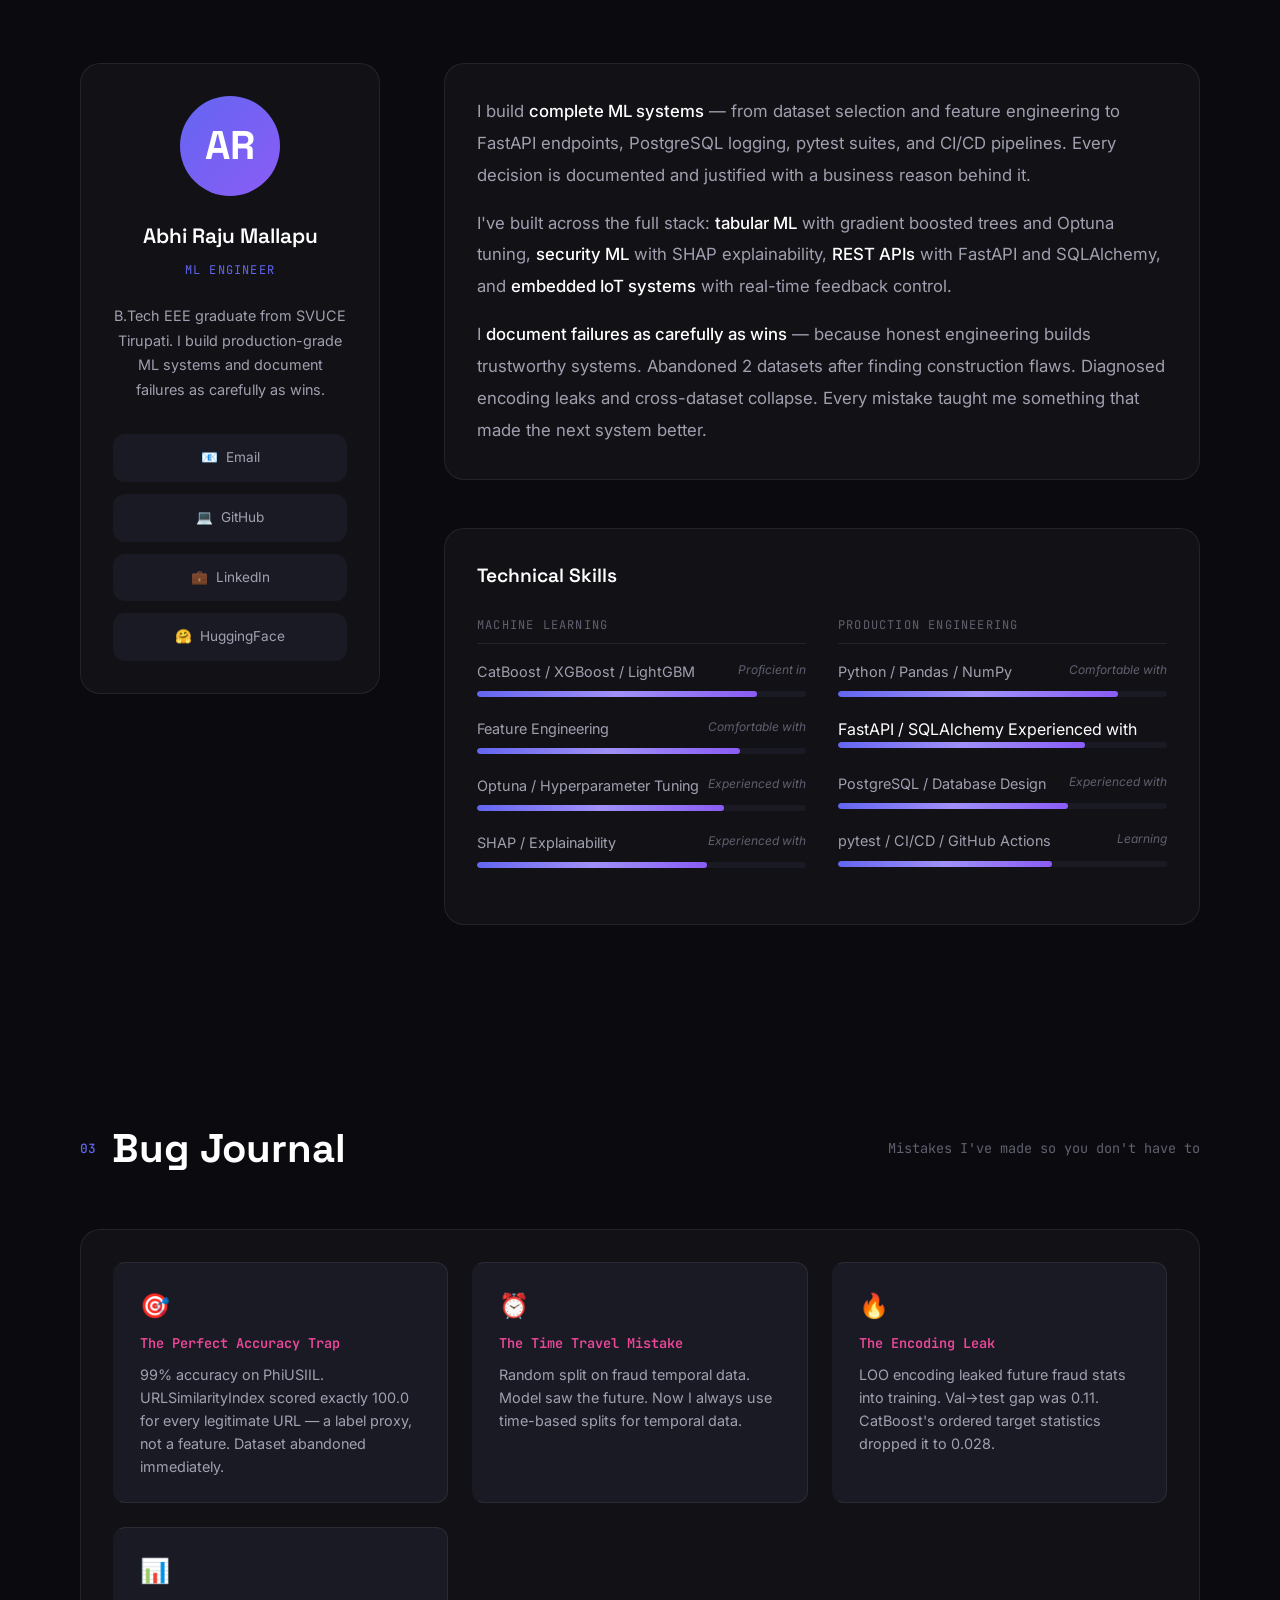
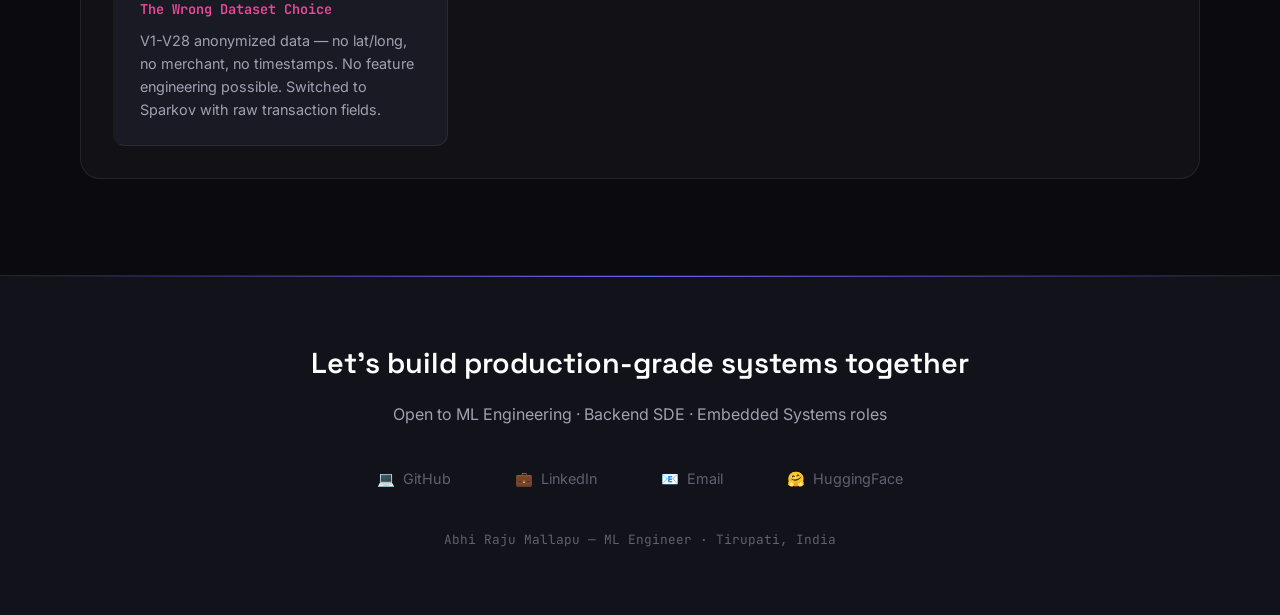
==== commit 1015fe02: "Update index.html" ====
--- a/index.html
+++ b/index.html
@@ -588,4 +588,4 @@
 
 <script src="script.js"></script>
 </body>
-  </html>e
+  </html>
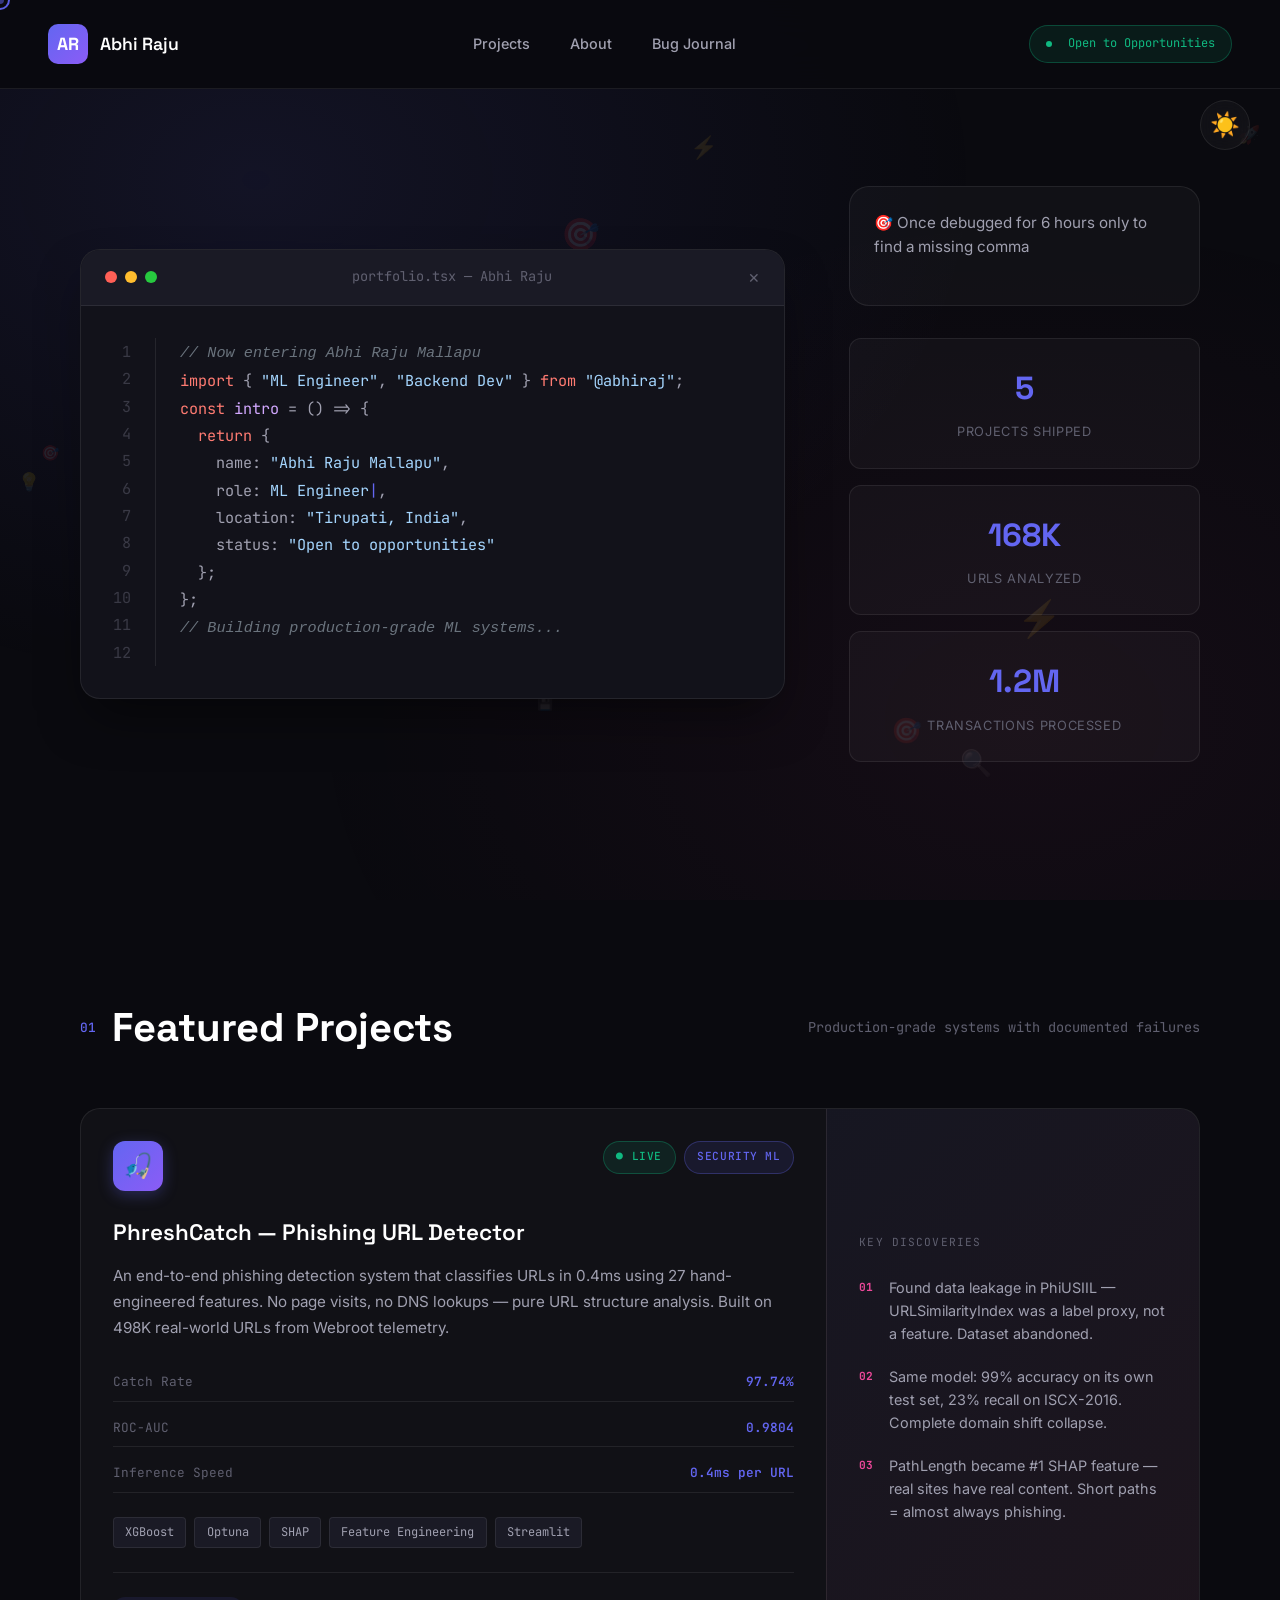
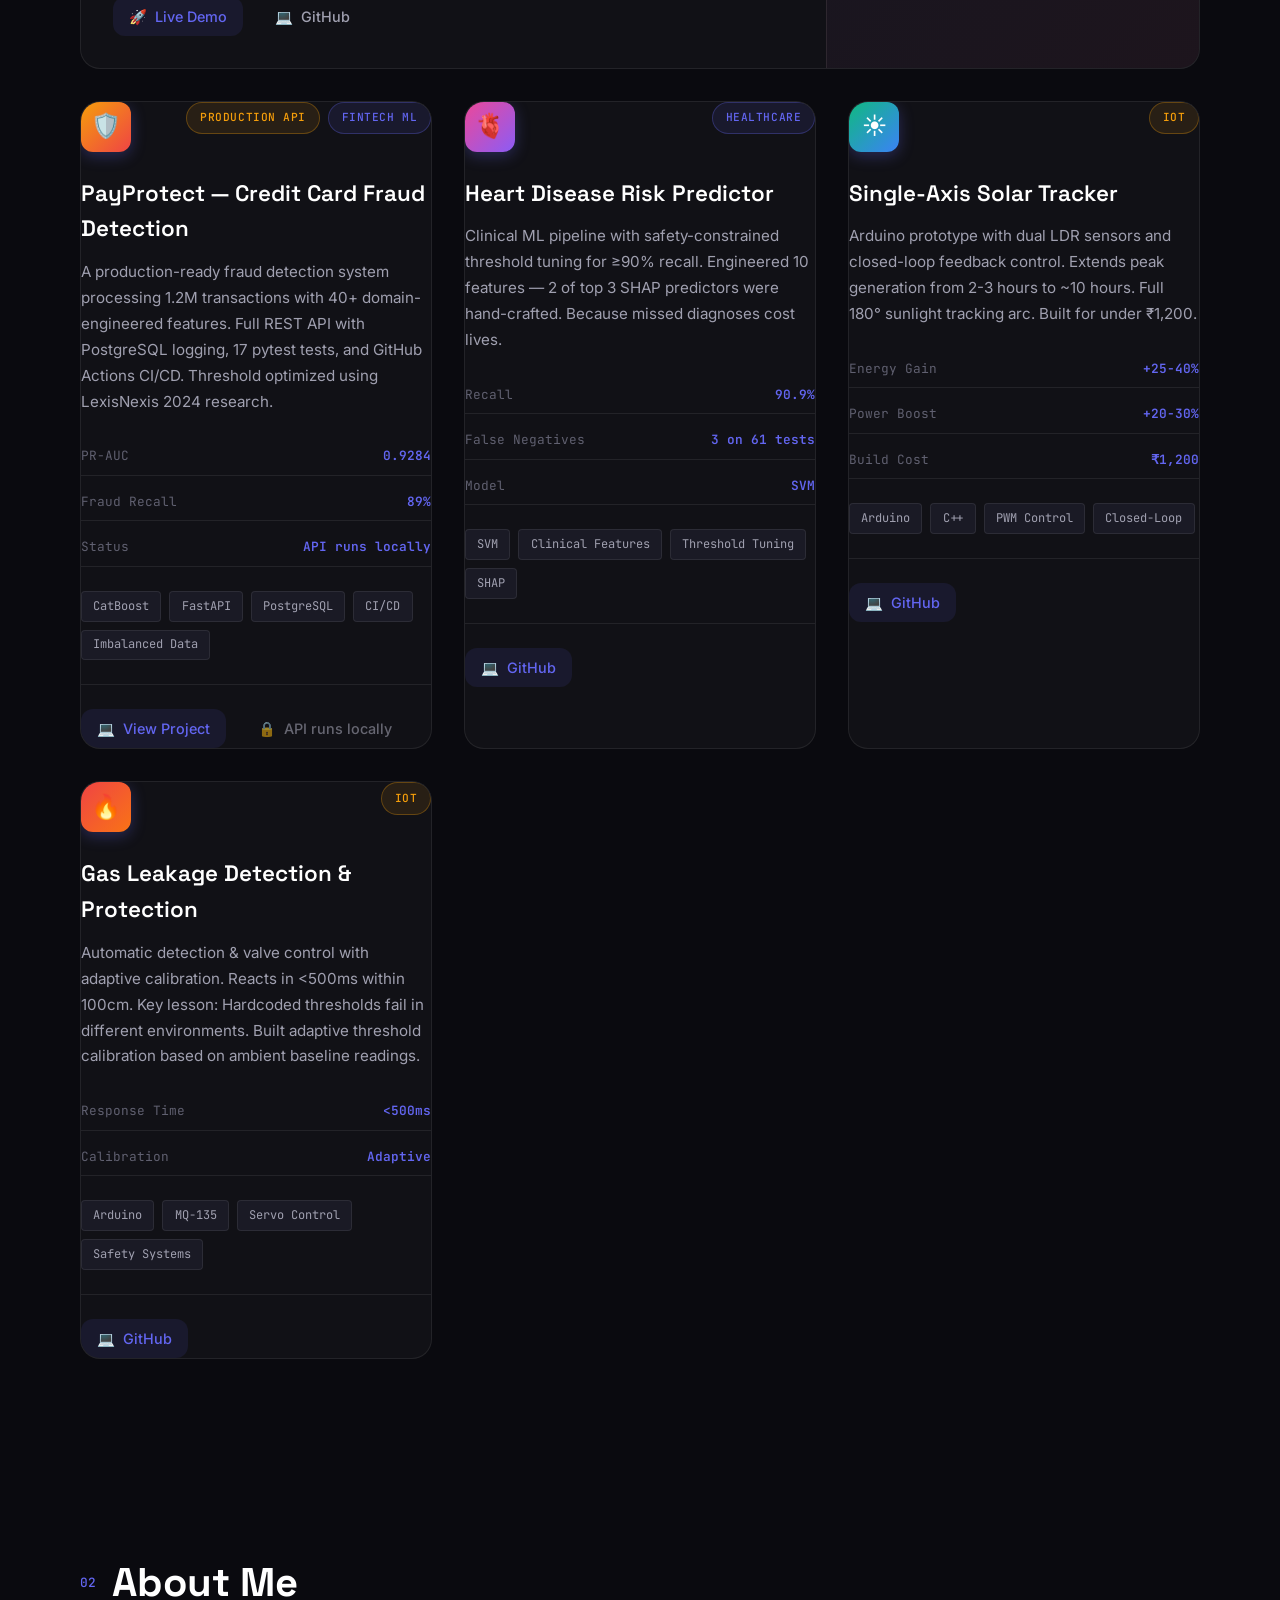
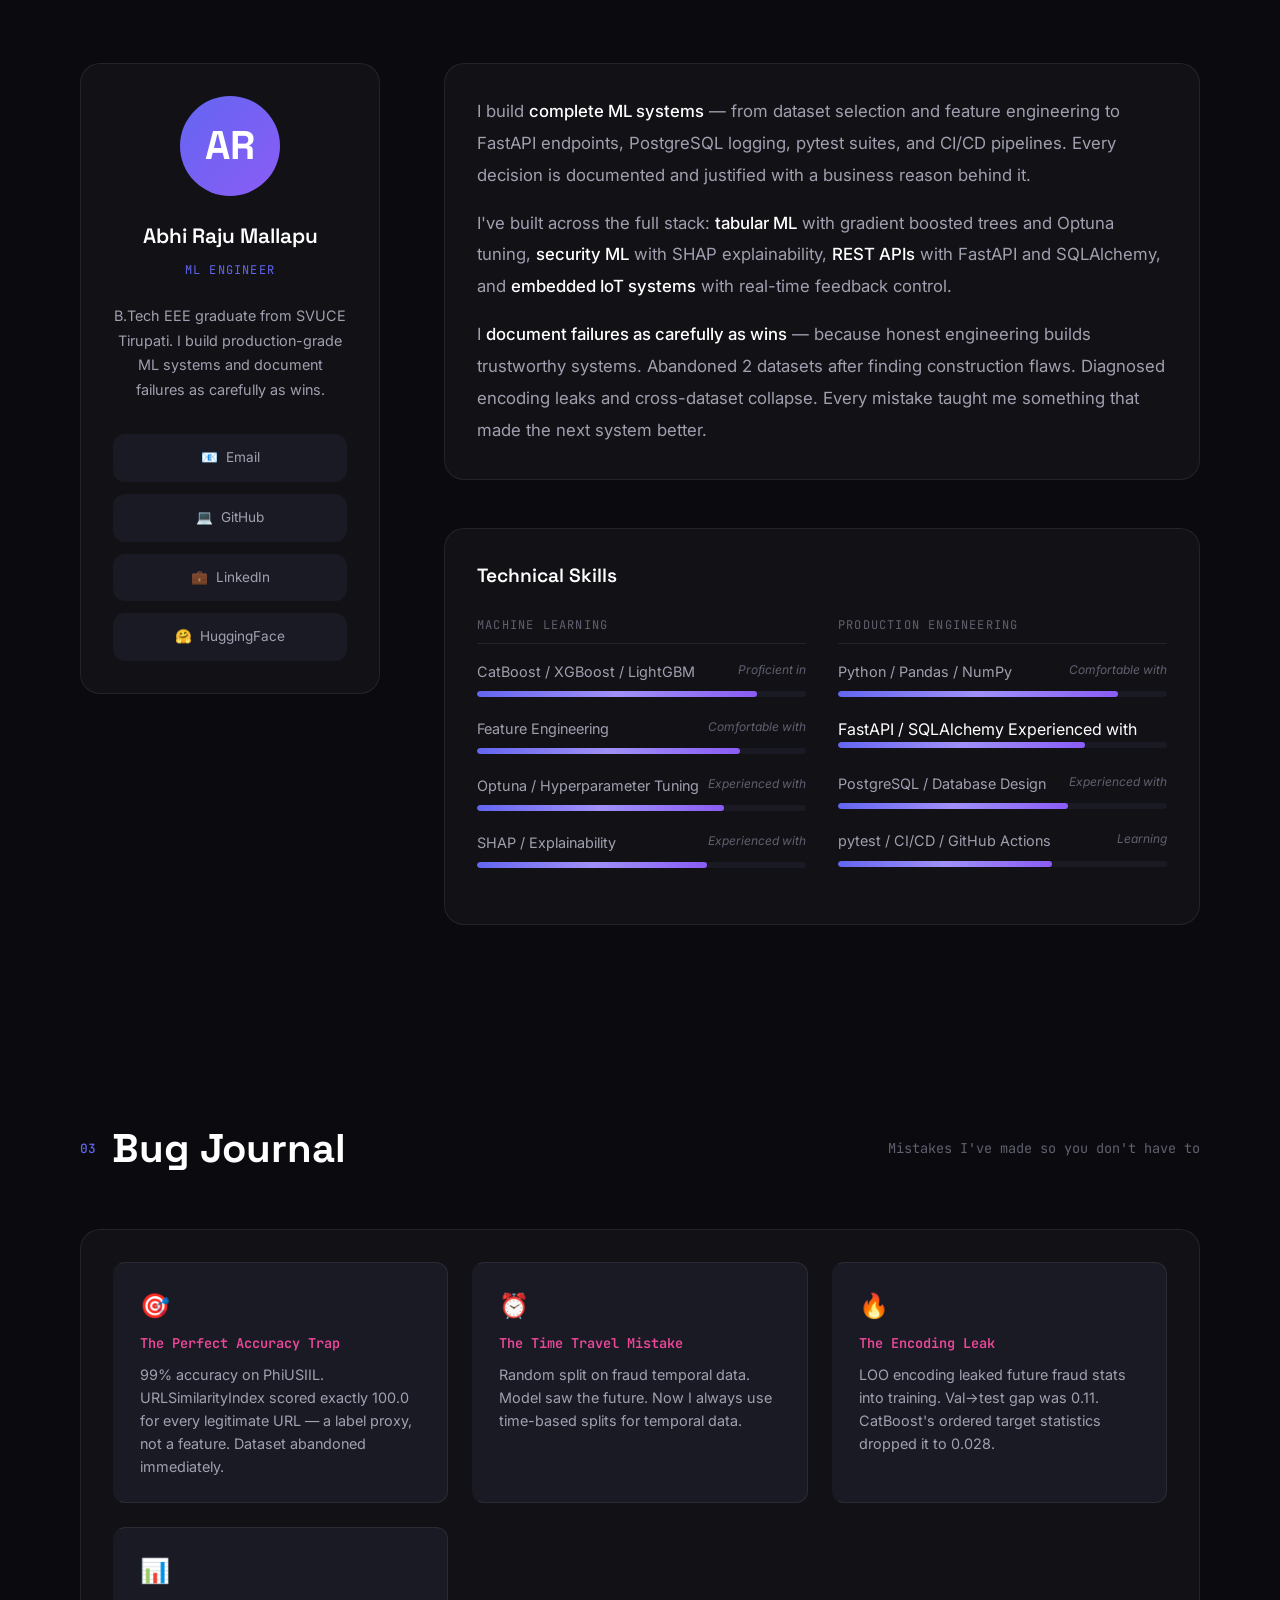
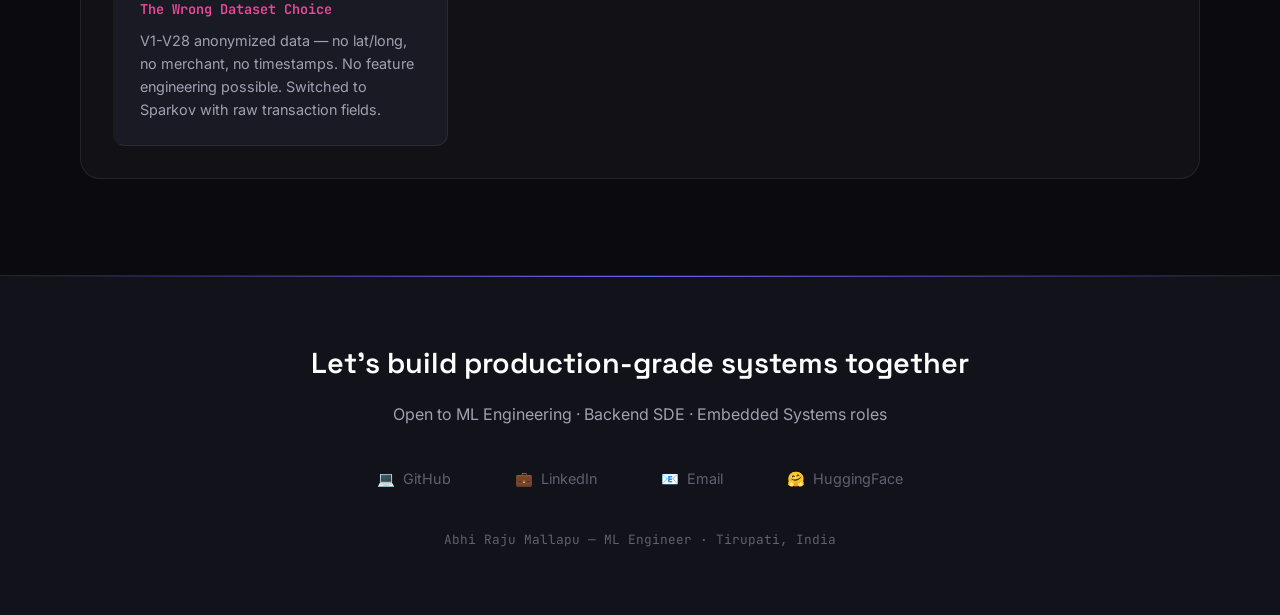
==== commit 9431d683: "Update index.html" ====
--- a/index.html
+++ b/index.html
@@ -480,7 +480,7 @@
                   <div class="skill-fill" style="width: 0%" data-width="85%"></div>
                 </div>
               </div>
-              <div class="skill-items>
+              <div class="skill-item>
                 <div class="skill-header">
                   <span>FastAPI / SQLAlchemy</span>
                   <span>Experienced with</span>
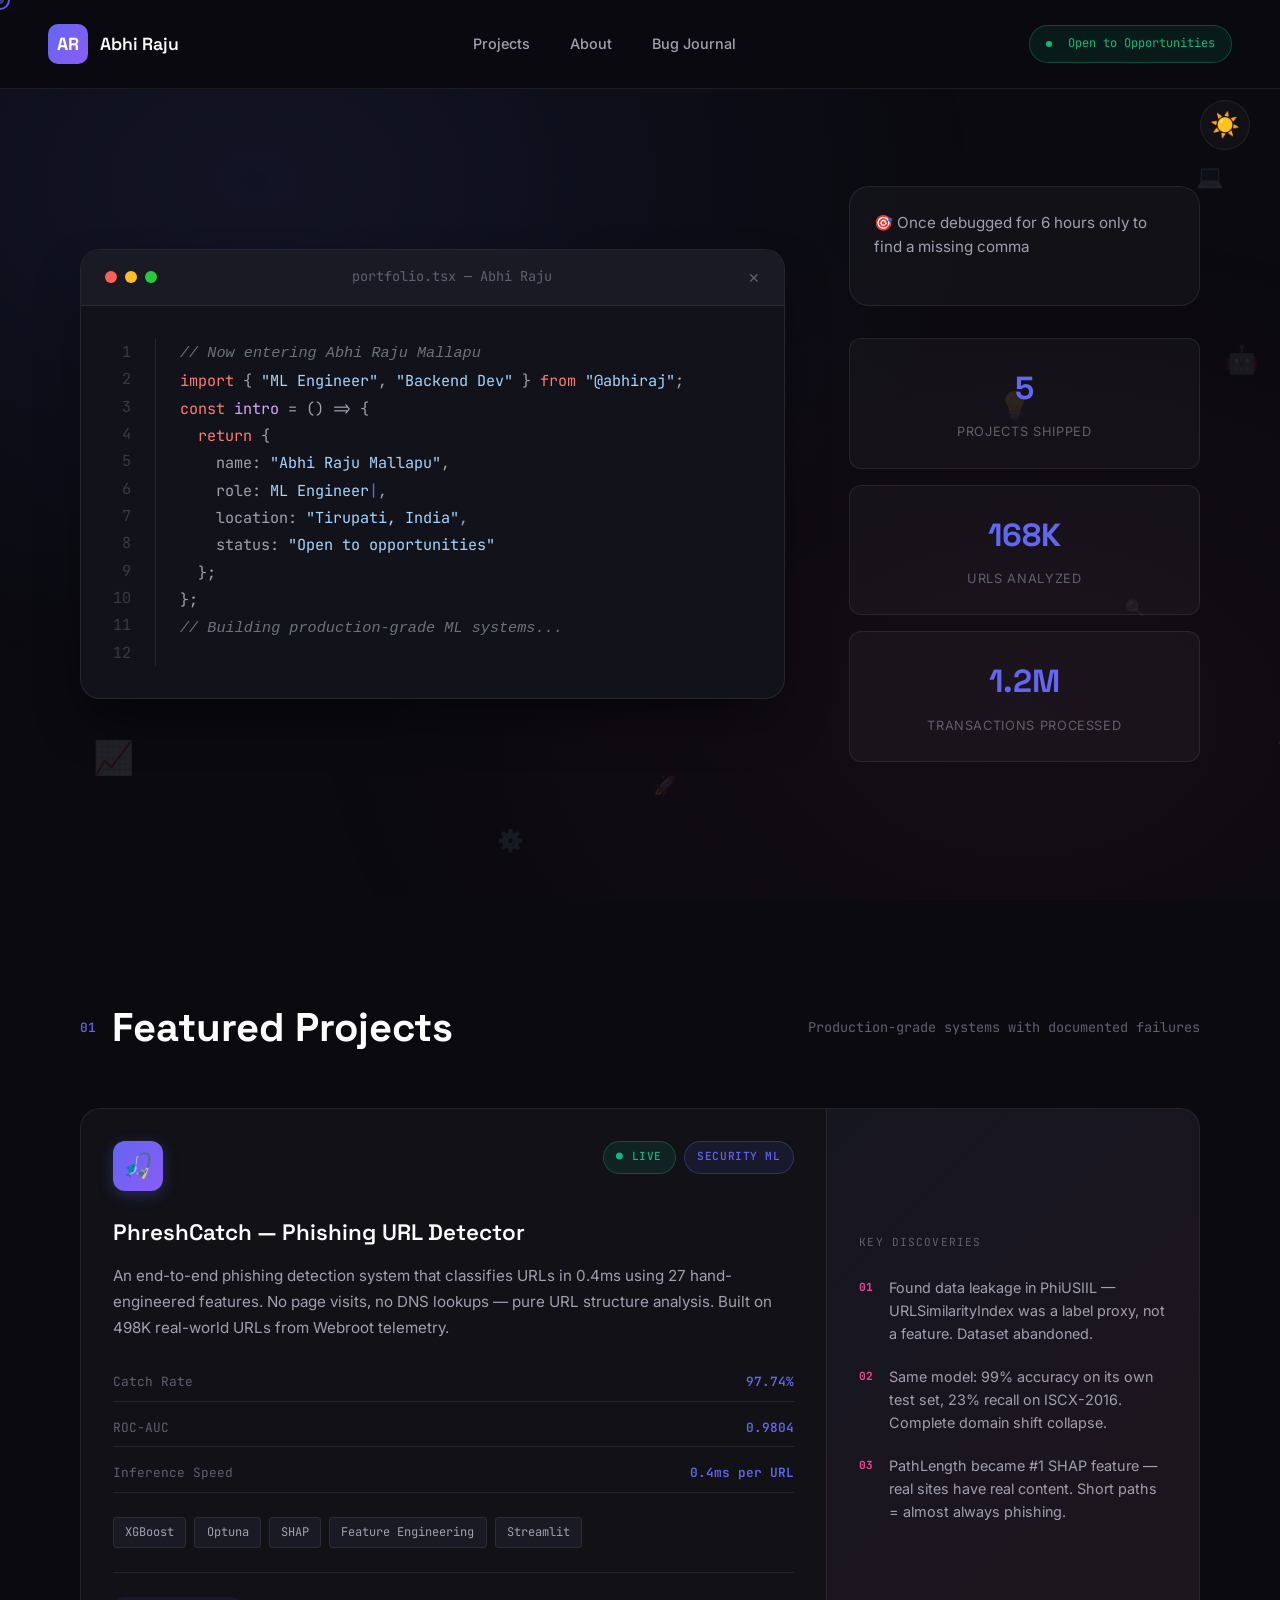
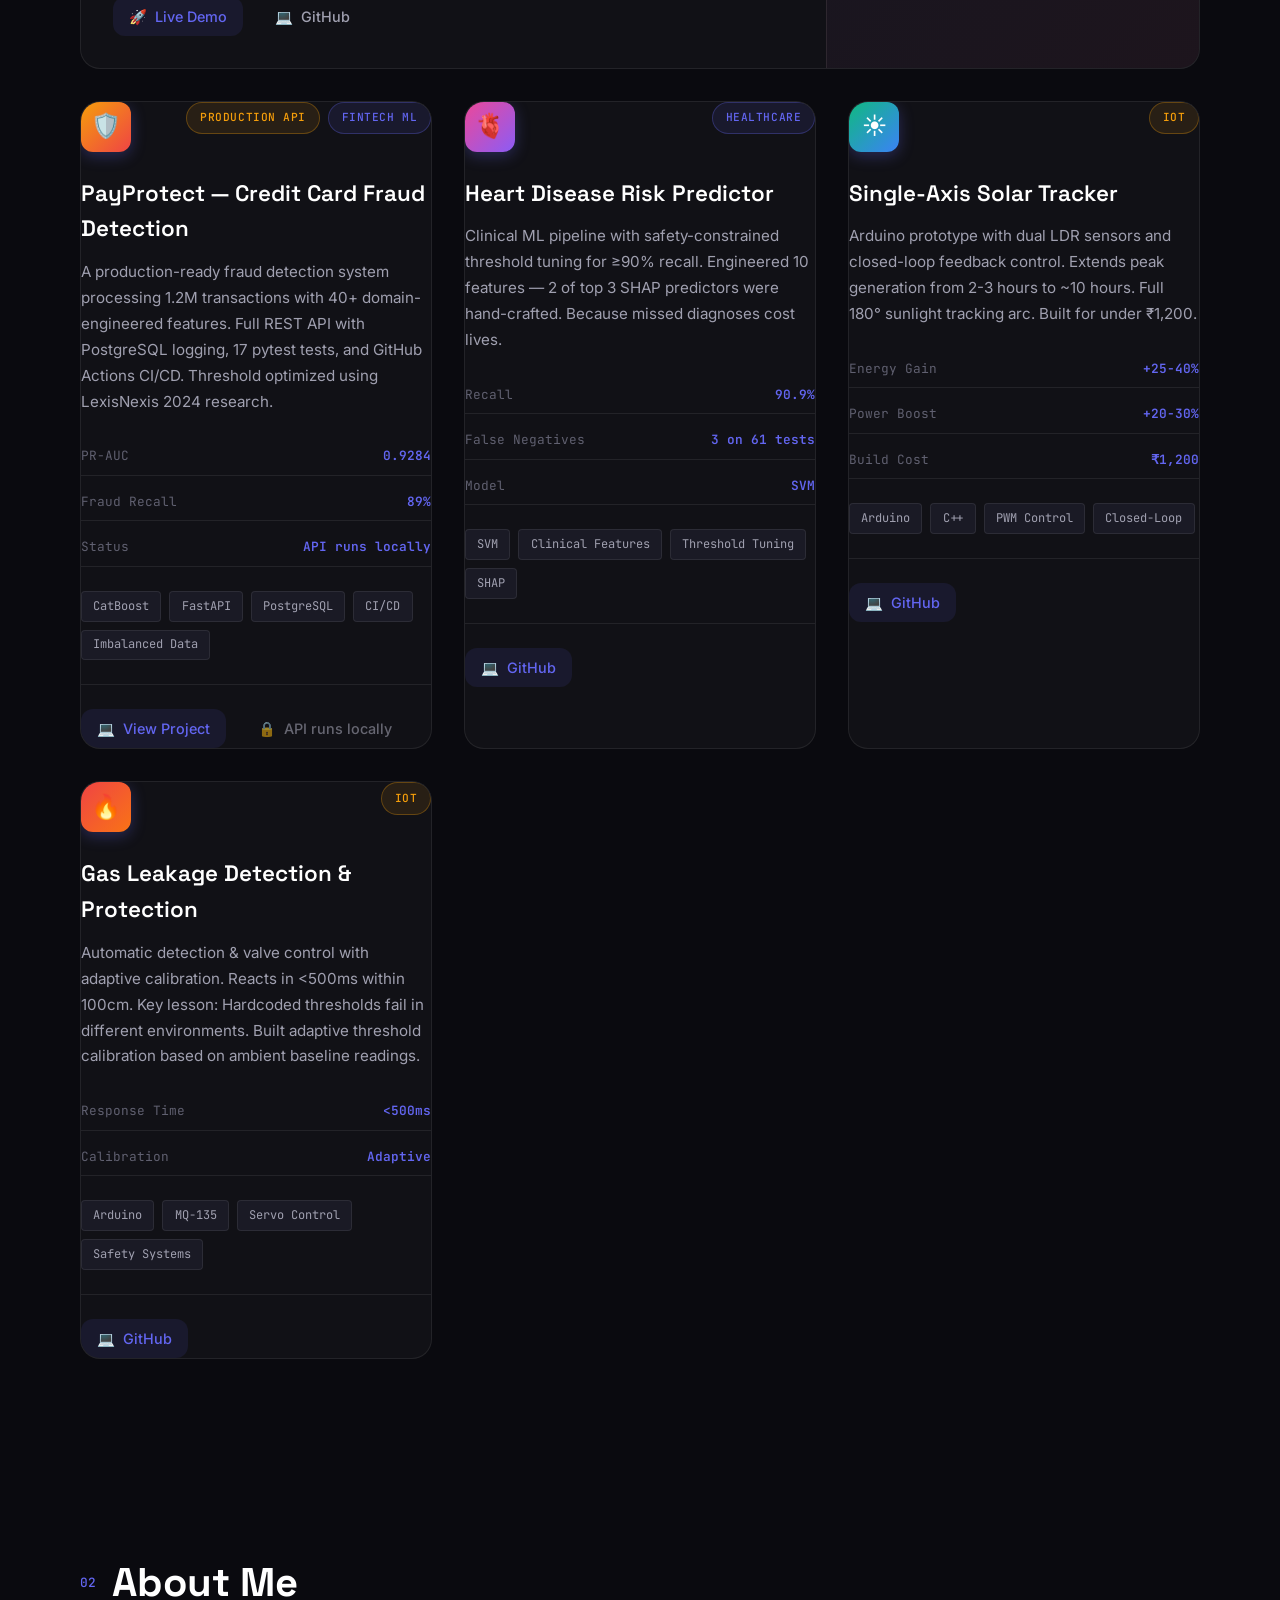
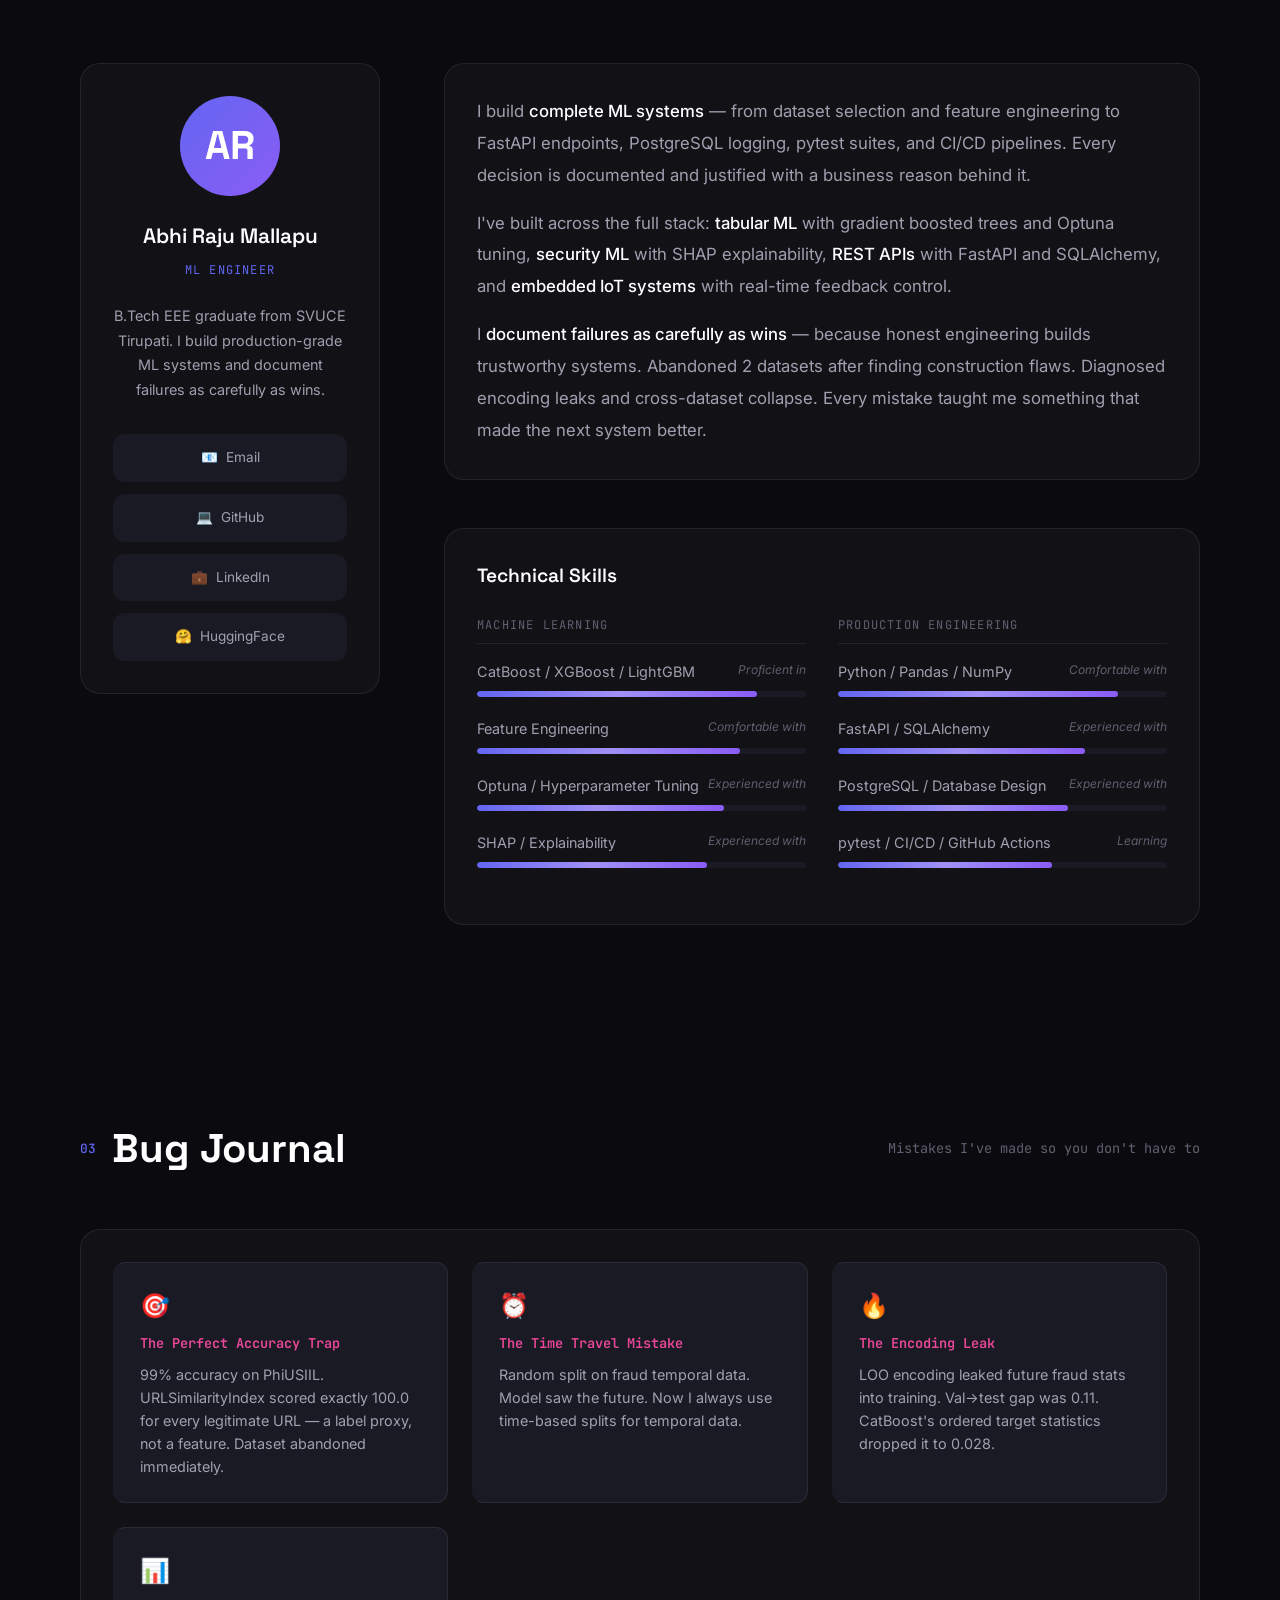
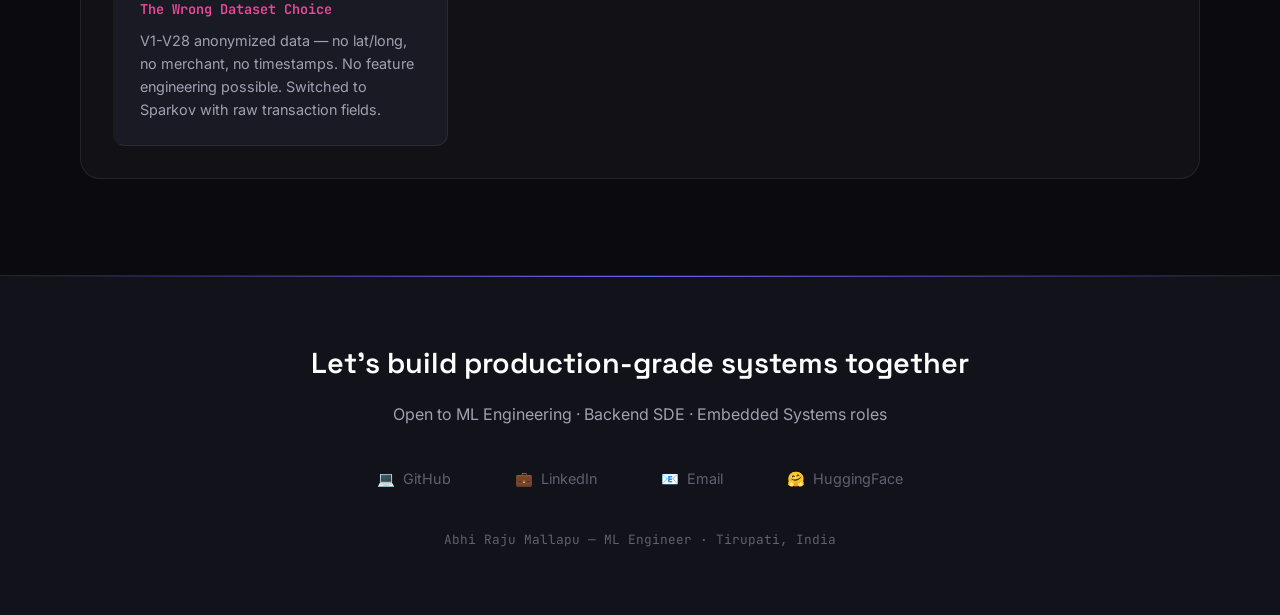
==== commit a8cedfd8: "Update index.html" ====
--- a/index.html
+++ b/index.html
@@ -480,7 +480,7 @@
                   <div class="skill-fill" style="width: 0%" data-width="85%"></div>
                 </div>
               </div>
-              <div class="skill-item>
+              <div class="skill-item">
                 <div class="skill-header">
                   <span>FastAPI / SQLAlchemy</span>
                   <span>Experienced with</span>
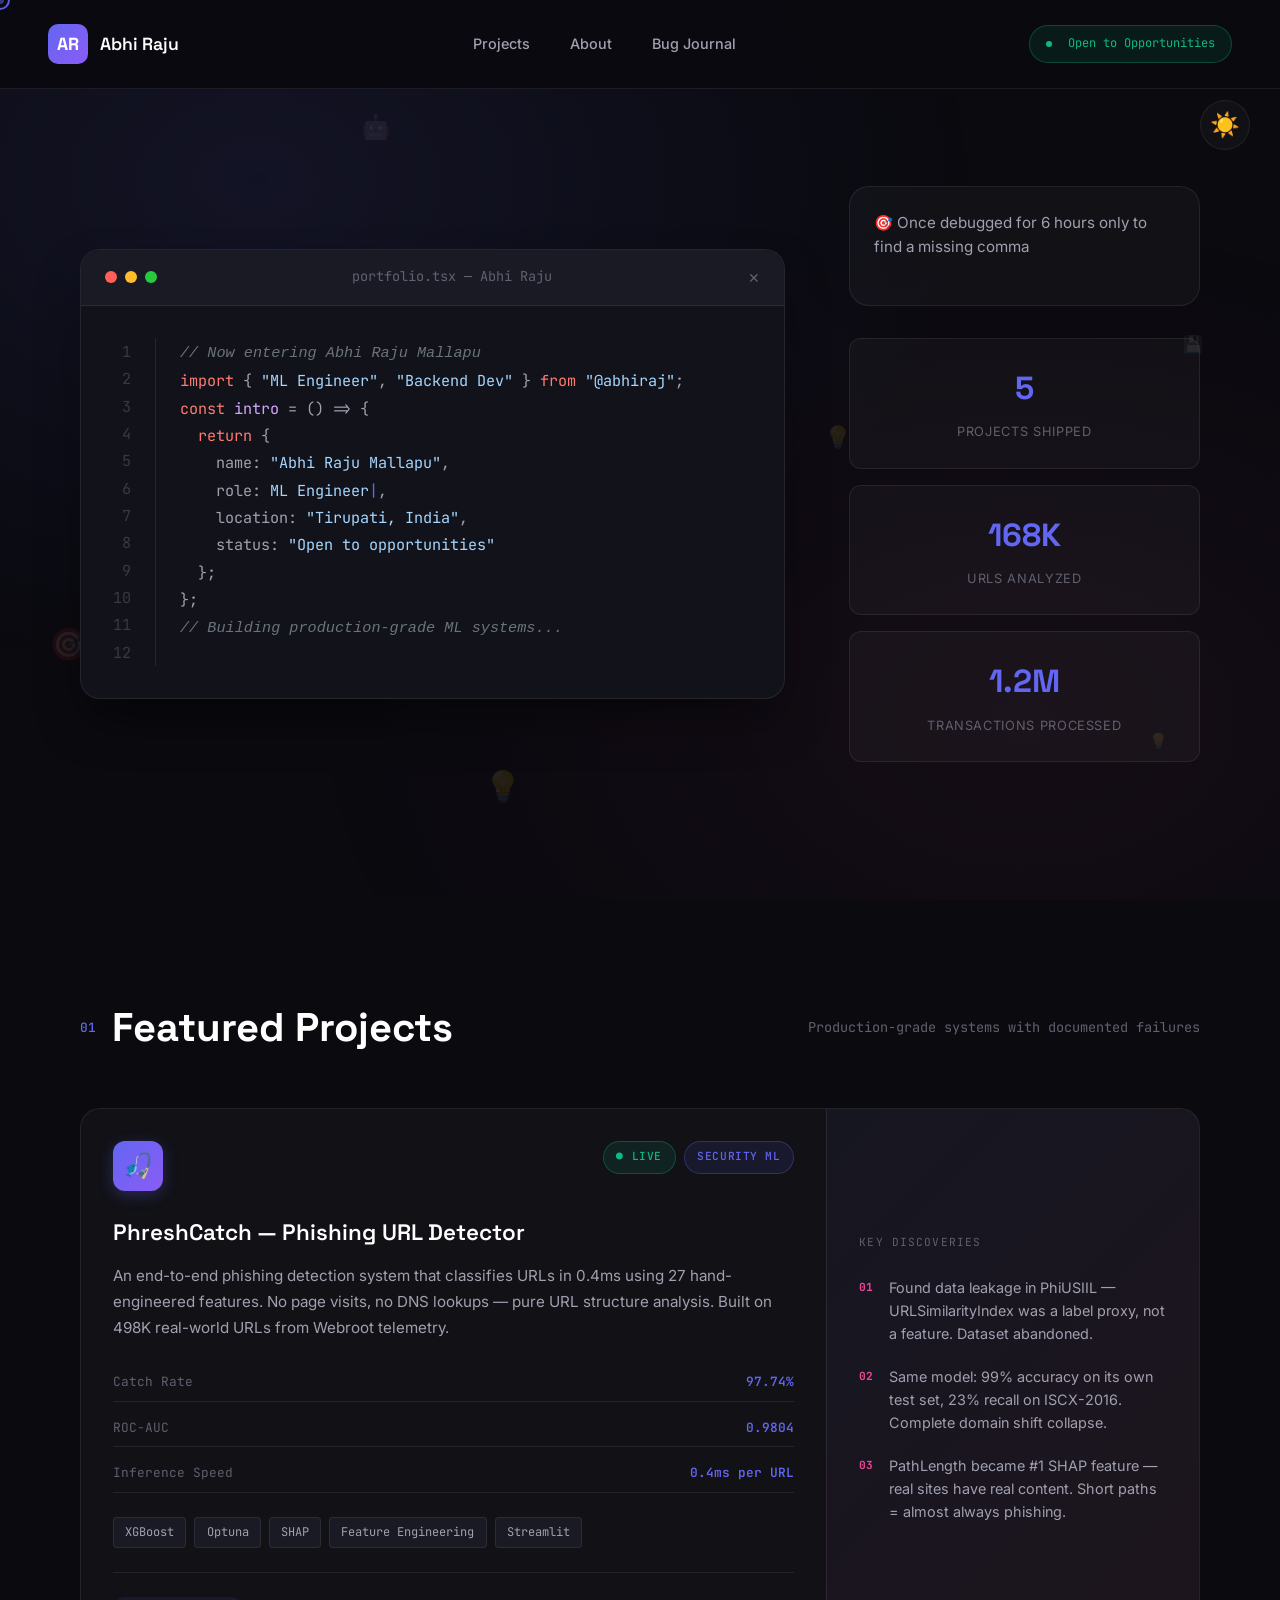
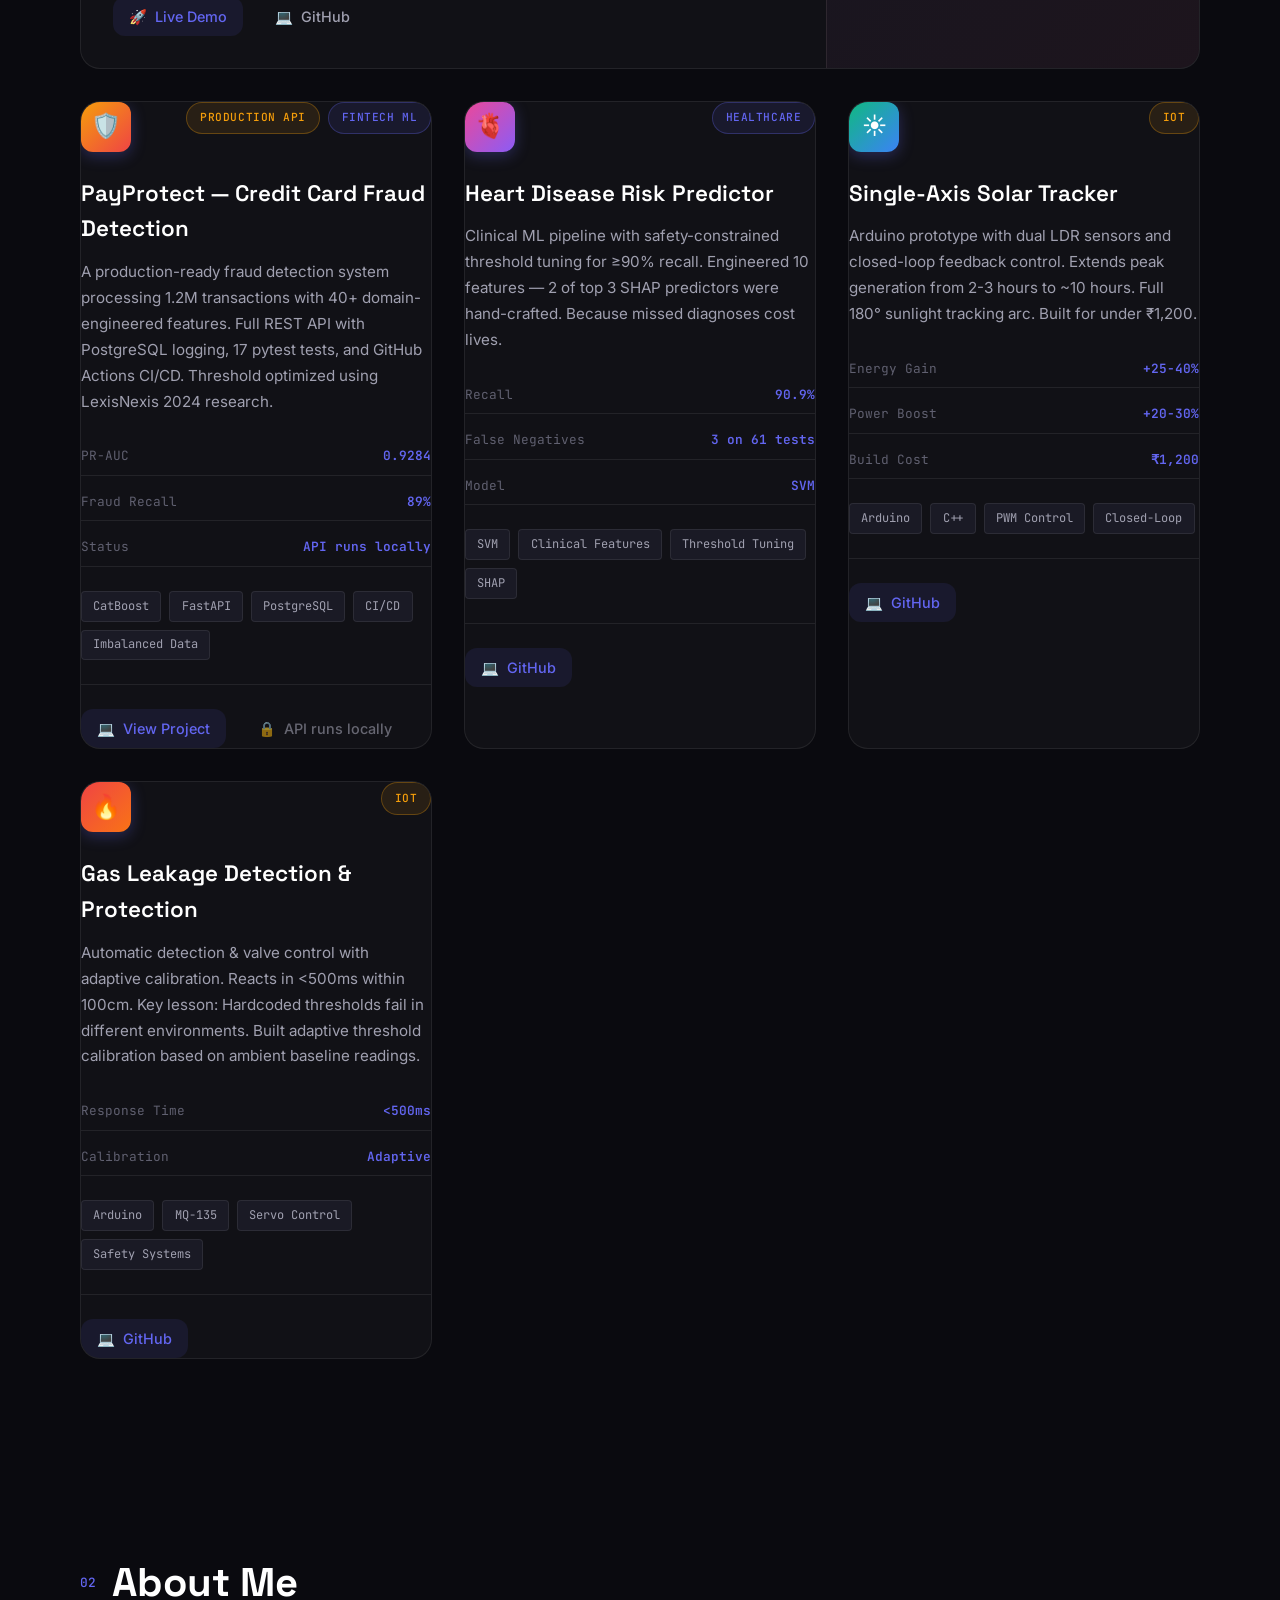
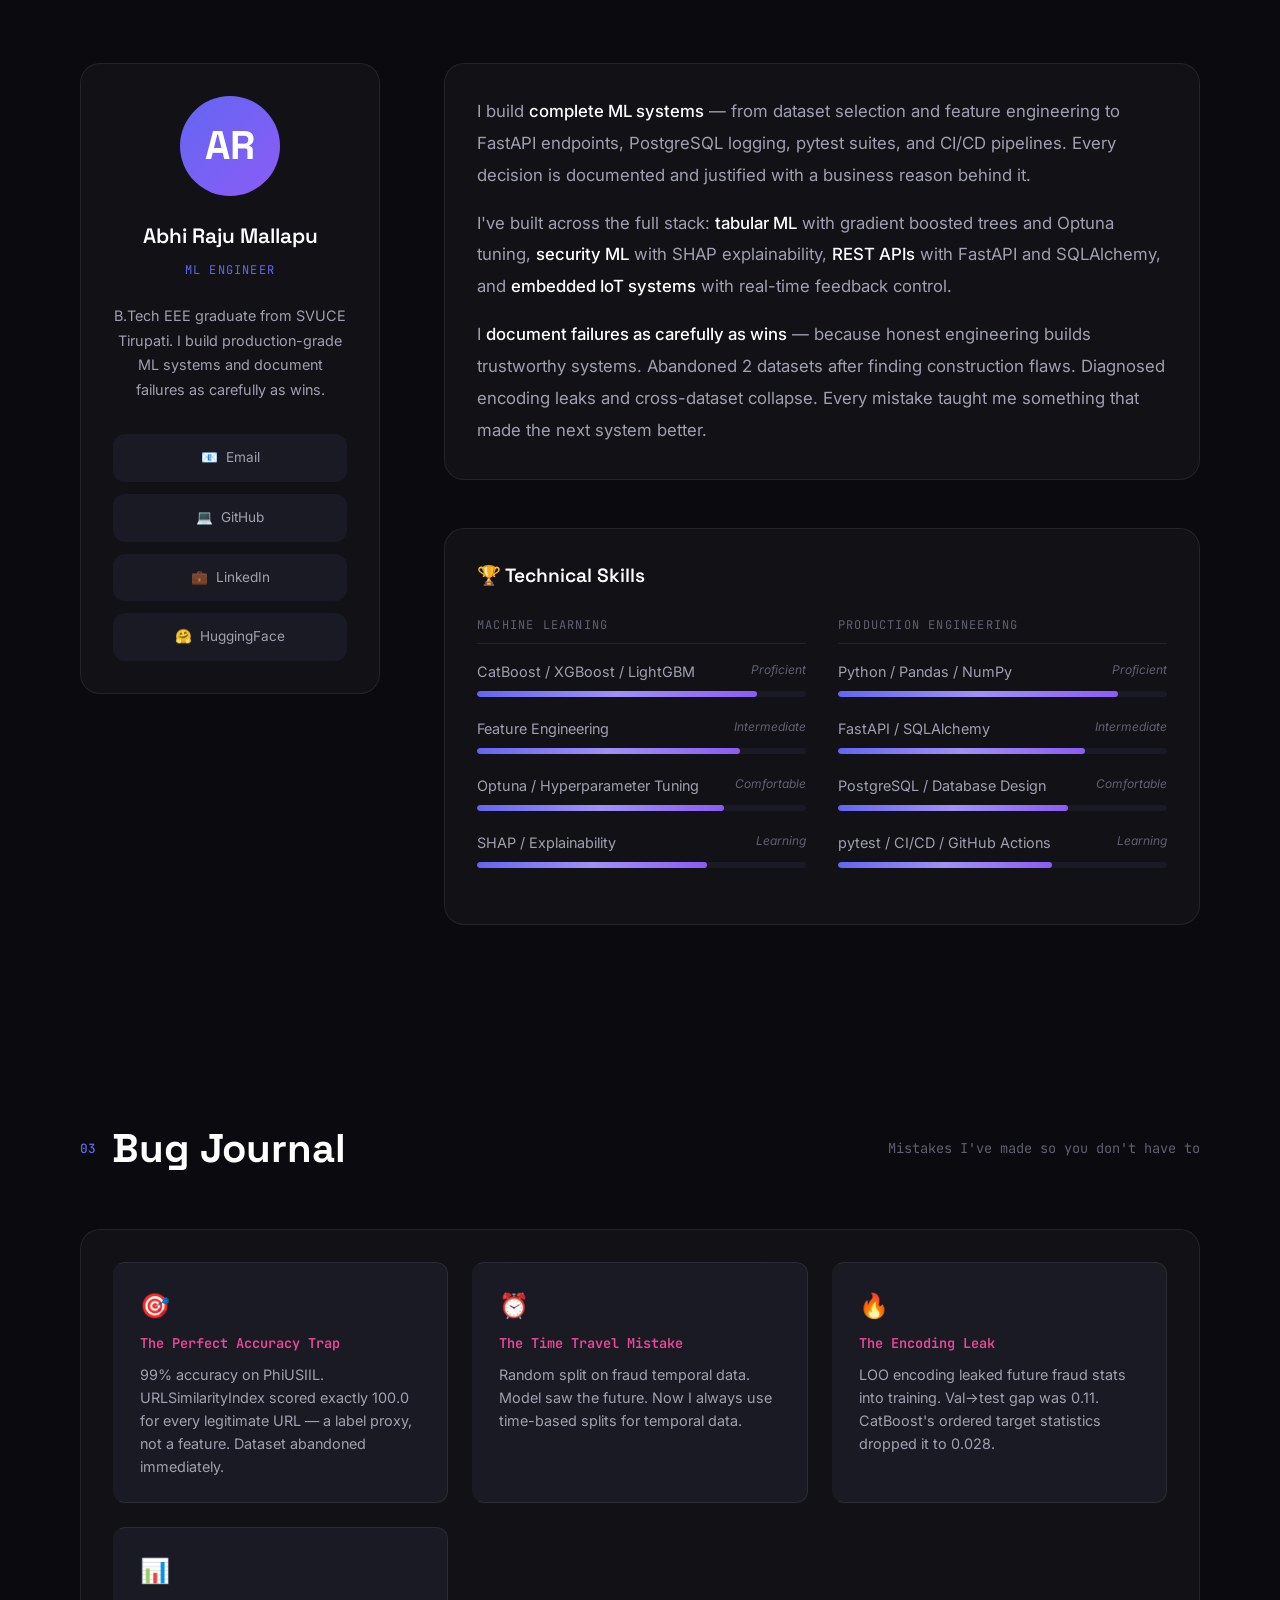
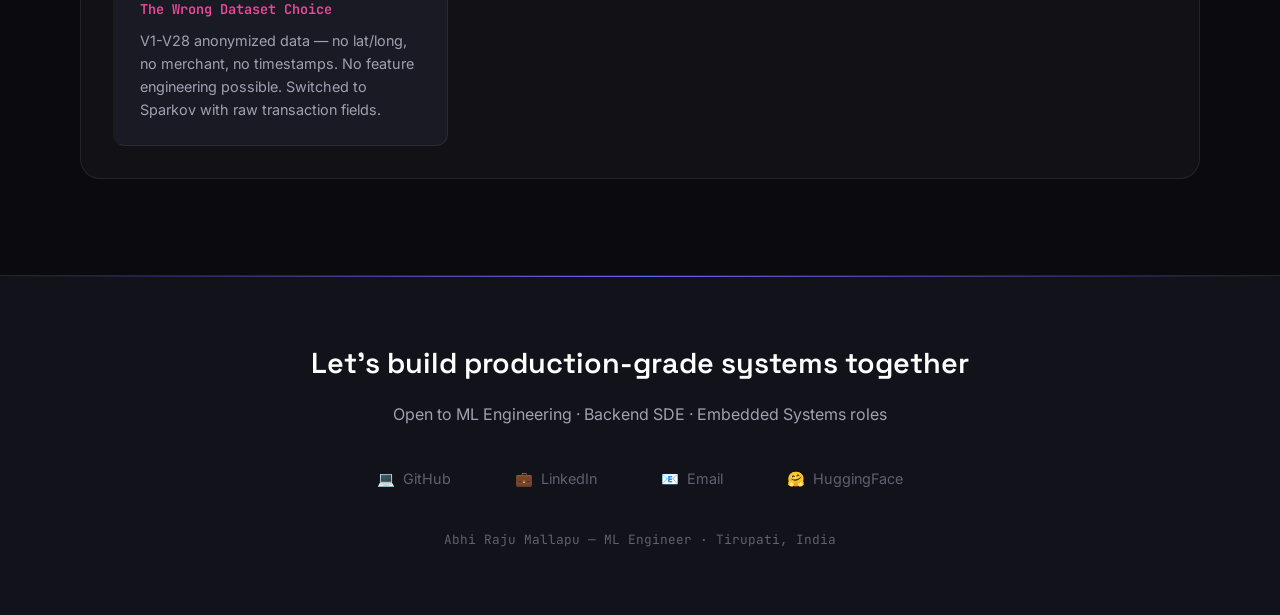
==== commit 6796655f: "Update index.html" ====
--- a/index.html
+++ b/index.html
@@ -425,7 +425,7 @@
       </div>
       
       <div class="skills-section reveal">
-        <div class="skills-title">Technical Skills</div>
+        <div class="skills-title">&#x1F3C6;  Technical Skills</div>
         <div class="skills-grid">
           <div>
             <div class="skill-category">
@@ -433,7 +433,7 @@
               <div class="skill-item">
                 <div class="skill-header">
                   <span>CatBoost / XGBoost / LightGBM</span>
-                  <span>Proficient in</span>
+                  <span>Proficient</span>
                 </div>
                 <div class="skill-bar">
                   <div class="skill-fill" style="width: 0%" data-width="85%"></div>
@@ -442,7 +442,7 @@
               <div class="skill-item">
                 <div class="skill-header">
                   <span>Feature Engineering</span>
-                  <span>Comfortable with</span>
+                  <span>Intermediate</span>
                 </div>
                 <div class="skill-bar">
                   <div class="skill-fill" style="width: 0%" data-width="80%"></div>
@@ -451,7 +451,7 @@
               <div class="skill-item">
                 <div class="skill-header">
                   <span>Optuna / Hyperparameter Tuning</span>
-                  <span>Experienced with</span>
+                  <span>Comfortable</span>
                 </div>
                 <div class="skill-bar">
                   <div class="skill-fill" style="width: 0%" data-width="75%"></div>
@@ -460,7 +460,7 @@
               <div class="skill-item">
                 <div class="skill-header">
                   <span>SHAP / Explainability</span>
-                  <span>Experienced with</span>
+                  <span>Learning</span>
                 </div>
                 <div class="skill-bar">
                   <div class="skill-fill" style="width: 0%" data-width="70%"></div>
@@ -474,7 +474,7 @@
               <div class="skill-item">
                 <div class="skill-header">
                   <span>Python / Pandas / NumPy</span>
-                  <span>Comfortable with</span>
+                  <span>Proficient</span>
                 </div>
                 <div class="skill-bar">
                   <div class="skill-fill" style="width: 0%" data-width="85%"></div>
@@ -483,7 +483,7 @@
               <div class="skill-item">
                 <div class="skill-header">
                   <span>FastAPI / SQLAlchemy</span>
-                  <span>Experienced with</span>
+                  <span>Intermediate</span>
                 </div>
                 <div class="skill-bar">
                   <div class="skill-fill" style="width: 0%" data-width="75%"></div>
@@ -492,7 +492,7 @@
               <div class="skill-item">
                 <div class="skill-header">
                   <span>PostgreSQL / Database Design</span>
-                  <span>Experienced with</span>
+                  <span>Comfortable</span>
                 </div>
                 <div class="skill-bar">
                   <div class="skill-fill" style="width: 0%" data-width="70%"></div>
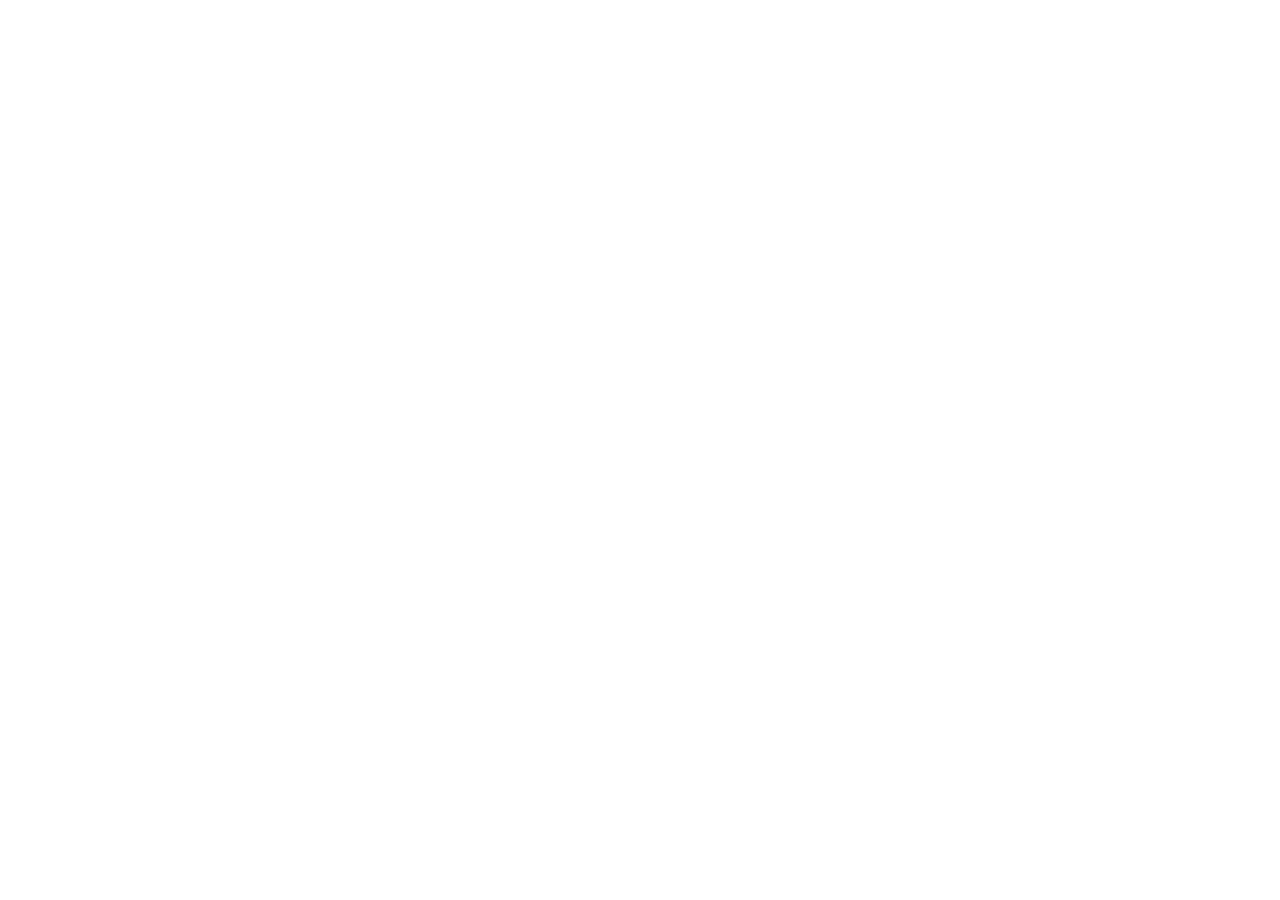
==== commit 288fc09b: "Add files via upload" ====
--- a/index.html
+++ b/index.html
@@ -1,591 +1,46 @@
 <!DOCTYPE html>
-<html lang="en" data-theme="dark">
+<html lang="en">
 <head>
-<meta charset="UTF-8">
-<meta name="viewport" content="width=device-width, initial-scale=1.0">
-<title>Abhi Raju Mallapu — ML Engineer</title>
-<link rel="preconnect" href="https://fonts.googleapis.com">
-<link href="https://fonts.googleapis.com/css2?family=Space+Grotesk:wght@300;400;500;600;700&family=Inter:wght@300;400;500;600&family=JetBrains+Mono:wght@400;500&display=swap" rel="stylesheet">
-<link rel="stylesheet" href="styles.css">
+  <meta charset="UTF-8">
+  <meta name="viewport" content="width=device-width, initial-scale=1.0">
+  <title>Abhi Raju Mallapu — ML Engineer & Embedded Systems Developer</title>
+  <meta name="description" content="Portfolio of Abhi Raju Mallapu - ML Engineer building production-grade systems with documented failures. Specializing in fraud detection, phishing URL detection, and embedded IoT systems.">
+  <meta name="keywords" content="ML Engineer, Machine Learning, Python, XGBoost, CatBoost, FastAPI, Arduino, Embedded Systems">
+  <meta name="author" content="Abhi Raju Mallapu">
+  
+  <!-- Open Graph / Social Media -->
+  <meta property="og:type" content="website">
+  <meta property="og:url" content="https://abhirajmallapu.dev">
+  <meta property="og:title" content="Abhi Raju Mallapu — ML Engineer">
+  <meta property="og:description" content="Building production-grade ML systems with documented failures. 97.74% phishing catch rate, 0.9284 PR-AUC fraud detection.">
+  <meta property="og:image" content="https://abhirajmallapu.dev/og-image.png">
+  
+  <!-- Twitter -->
+  <meta property="twitter:card" content="summary_large_image">
+  <meta property="twitter:url" content="https://abhirajmallapu.dev">
+  <meta property="twitter:title" content="Abhi Raju Mallapu — ML Engineer">
+  <meta property="twitter:description" content="Building production-grade ML systems with documented failures.">
+  <meta property="twitter:image" content="https://abhirajmallapu.dev/og-image.png">
+  
+  <!-- Favicon -->
+  <link rel="icon" type="image/svg+xml" href="data:image/svg+xml,%3Csvg xmlns='http://www.w3.org/2000/svg' viewBox='0 0 100 100'%3E%3Crect width='100' height='100' rx='20' fill='%236366f1'/%3E%3Ctext x='50' y='68' font-size='50' text-anchor='middle' fill='white' font-family='Arial'%3EAR%3C/text%3E%3C/svg%3E">
+  
+  <!-- Fonts -->
+  <link rel="preconnect" href="https://fonts.googleapis.com">
+  <link rel="preconnect" href="https://fonts.gstatic.com" crossorigin>
+  <link href="https://fonts.googleapis.com/css2?family=Space+Grotesk:wght@300;400;500;600;700&family=Inter:wght@300;400;500;600&family=JetBrains+Mono:wght@400;500&display=swap" rel="stylesheet">
+  
+  <!-- Theme -->
+  <script>
+    (function() {
+      const savedTheme = localStorage.getItem('theme') || 'dark';
+      document.documentElement.setAttribute('data-theme', savedTheme);
+    })();
+  </script>
+  <script type="module" crossorigin src="./assets/index-D8A-FBjj.js"></script>
+  <link rel="stylesheet" crossorigin href="./assets/index-CIWoYMLY.css">
 </head>
 <body>
-
-<!-- Custom Cursor -->
-<div class="cursor" id="cursor"></div>
-<div class="cursor-follower" id="cursor-follower"></div>
-
-<!-- Theme Toggle -->
-<button class="theme-toggle" id="theme-toggle" aria-label="Toggle theme">
-  <span class="theme-icon">🌙</span>
-</button>
-
-<!-- Floating Particles -->
-<div class="particles" id="particles"></div>
-
-<!-- Navigation -->
-<nav>
-  <a href="#" class="nav-logo" onclick="togglePartyMode(); return false;" title="Click for a surprise!">
-    <div class="logo-mark">AR</div>
-    <span class="logo-text">Abhi Raju</span>
-  </a>
-  
-  <ul class="nav-links">
-    <li><a href="#projects">Projects</a></li>
-    <li><a href="#about">About</a></li>
-    <li><a href="#bugs">Bug Journal</a></li>
-  </ul>
-  
-  <div class="status-badge">
-    <span></span>
-    Open to Opportunities
-  </div>
-  
-  <button class="mobile-menu-btn" onclick="toggleMobileMenu()" aria-label="Menu">
-    <span></span>
-    <span></span>
-    <span></span>
-  </button>
-</nav>
-
-<!-- Mobile Navigation -->
-<div class="mobile-nav" id="mobile-nav">
-  <a href="#projects" onclick="toggleMobileMenu()">Projects</a>
-  <a href="#about" onclick="toggleMobileMenu()">About</a>
-  <a href="#bugs" onclick="toggleMobileMenu()">Bug Journal</a>
-</div>
-
-<!-- Hero Section - IDE Aesthetic -->
-<section class="hero">
-  <div class="ide-window">
-    <div class="ide-header">
-      <div class="ide-dots">
-        <span class="ide-dot red" onclick="createConfetti()" title="Click for confetti!"></span>
-        <span class="ide-dot yellow" onclick="togglePartyMode()" title="Toggle party mode!"></span>
-        <span class="ide-dot green" onclick="scrollToProjects()" title="Scroll to projects"></span>
-      </div>
-      <div class="ide-title">portfolio.tsx — Abhi Raju</div>
-      <div class="ide-actions">✕</div>
-    </div>
-    <div class="ide-content">
-      <div class="ide-line-numbers">
-        <span>1</span>
-        <span>2</span>
-        <span>3</span>
-        <span>4</span>
-        <span>5</span>
-        <span>6</span>
-        <span>7</span>
-        <span>8</span>
-        <span>9</span>
-        <span>10</span>
-        <span>11</span>
-        <span>12</span>
-      </div>
-      <div class="ide-code">
-        <div class="code-line"><span class="comment">// Now entering Abhi Raju Mallapu</span></div>
-        <div class="code-line"><span class="keyword">import</span> { <span class="string">"ML Engineer"</span>, <span class="string">"Backend Dev"</span> } <span class="keyword">from</span> <span class="string">"@abhiraj"</span>;</div>
-        <div class="code-line"></div>
-        <div class="code-line"><span class="keyword">const</span> <span class="function">intro</span> = () => {</div>
-        <div class="code-line">&nbsp;&nbsp;<span class="keyword">return</span> {</div>
-        <div class="code-line">&nbsp;&nbsp;&nbsp;&nbsp;name: <span class="string">"Abhi Raju Mallapu"</span>,</div>
-        <div class="code-line">&nbsp;&nbsp;&nbsp;&nbsp;role: <span class="string" id="typing-text"></span><span class="cursor-blink">|</span>,</div>
-        <div class="code-line">&nbsp;&nbsp;&nbsp;&nbsp;location: <span class="string">"Tirupati, India"</span>,</div>
-        <div class="code-line">&nbsp;&nbsp;&nbsp;&nbsp;status: <span class="string">"Open to opportunities"</span></div>
-        <div class="code-line">&nbsp;&nbsp;};</div>
-        <div class="code-line">};</div>
-        <div class="code-line"></div>
-        <div class="code-line"><span class="comment">// Building production-grade ML systems...</span></div>
-      </div>
-    </div>
-  </div>
-  
-  <div class="hero-sidebar">
-    <div class="fun-facts" id="fun-facts">
-      <div class="fun-fact active">🎯 Once debugged for 6 hours only to find a missing comma</div>
-      <div class="fun-fact">☕ Survives on coffee and Stack Overflow</div>
-      <div class="fun-fact">🐛 Documents bugs more carefully than wins</div>
-      <div class="fun-fact">⚡ Can explain XGBoost to my grandmother</div>
-      <div class="fun-fact">🎣 Caught 97.7% of phishing URLs (and 100% of fish)</div>
-    </div>
-    
-    <div class="quick-stats">
-      <div class="stat-card">
-        <span class="stat-num">5</span>
-        <span class="stat-label">Projects Shipped</span>
-      </div>
-      <div class="stat-card">
-        <span class="stat-num">168K</span>
-        <span class="stat-label">URLs Analyzed</span>
-      </div>
-      <div class="stat-card">
-        <span class="stat-num">1.2M</span>
-        <span class="stat-label">Transactions Processed</span>
-      </div>
-    </div>
-  </div>
-</section>
-
-<!-- Projects Section -->
-<section id="projects">
-  <div class="section-header reveal">
-    <span class="section-num">01</span>
-    <h2 class="section-title">Featured Projects</h2>
-    <span class="section-subtitle">Production-grade systems with documented failures</span>
-  </div>
-  
-  <div class="projects-grid">
-    <!-- PhreshCatch Featured -->
-    <div class="project-card featured reveal">
-      <div class="card-main">
-        <div class="card-header">
-          <div class="card-icon">🎣</div>
-          <div class="card-badges">
-            <span class="badge badge-live">● Live</span>
-            <span class="badge badge-ml">Security ML</span>
-          </div>
-        </div>
-        <div class="card-body">
-          <h3 class="card-title">PhreshCatch — Phishing URL Detector</h3>
-          <p class="card-desc">
-            An end-to-end phishing detection system that classifies URLs in 0.4ms using 
-            27 hand-engineered features. No page visits, no DNS lookups — pure URL structure analysis. 
-            Built on 498K real-world URLs from Webroot telemetry.
-          </p>
-          <div class="card-metrics">
-            <div class="metric">
-              <span class="metric-label">Catch Rate</span>
-              <span class="metric-value">97.74%</span>
-            </div>
-            <div class="metric">
-              <span class="metric-label">ROC-AUC</span>
-              <span class="metric-value">0.9804</span>
-            </div>
-            <div class="metric">
-              <span class="metric-label">Inference Speed</span>
-              <span class="metric-value">0.4ms per URL</span>
-            </div>
-          </div>
-          <div class="card-tags">
-            <span class="tag">XGBoost</span>
-            <span class="tag">Optuna</span>
-            <span class="tag">SHAP</span>
-            <span class="tag">Feature Engineering</span>
-            <span class="tag">Streamlit</span>
-          </div>
-        </div>
-        <div class="card-footer">
-          <a href="https://huggingface.co/spaces/abhirajmallapu/phreshcatch" target="_blank" class="card-link primary">
-            <span>🚀</span> Live Demo
-          </a>
-          <a href="https://github.com/mallapuabhiraj/phreshcatch" target="_blank" class="card-link">
-            <span>💻</span> GitHub
-          </a>
-        </div>
-      </div>
-      <div class="featured-findings">
-        <div class="findings-title">Key Discoveries</div>
-        <div class="finding">
-          <span class="finding-num">01</span>
-          <span>Found data leakage in PhiUSIIL — URLSimilarityIndex was a label proxy, not a feature. Dataset abandoned.</span>
-        </div>
-        <div class="finding">
-          <span class="finding-num">02</span>
-          <span>Same model: 99% accuracy on its own test set, 23% recall on ISCX-2016. Complete domain shift collapse.</span>
-        </div>
-        <div class="finding">
-          <span class="finding-num">03</span>
-          <span>PathLength became #1 SHAP feature — real sites have real content. Short paths = almost always phishing.</span>
-        </div>
-      </div>
-    </div>
-    
-    <!-- PayProtect (Renamed from FraudShield) -->
-    <div class="project-card reveal">
-      <div class="card-header">
-        <div class="card-icon" style="background: linear-gradient(135deg, #f59e0b, #ef4444);">🛡️</div>
-        <div class="card-badges">
-          <span class="badge badge-production">Production API</span>
-          <span class="badge badge-ml">Fintech ML</span>
-        </div>
-      </div>
-      <div class="card-body">
-        <h3 class="card-title">PayProtect — Credit Card Fraud Detection</h3>
-        <p class="card-desc">
-          A production-ready fraud detection system processing 1.2M transactions with 40+ domain-engineered 
-          features. Full REST API with PostgreSQL logging, 17 pytest tests, and GitHub Actions CI/CD. 
-          Threshold optimized using LexisNexis 2024 research.
-        </p>
-        <div class="card-metrics">
-          <div class="metric">
-            <span class="metric-label">PR-AUC</span>
-            <span class="metric-value">0.9284</span>
-          </div>
-          <div class="metric">
-            <span class="metric-label">Fraud Recall</span>
-            <span class="metric-value">89%</span>
-          </div>
-          <div class="metric">
-            <span class="metric-label">Status</span>
-            <span class="metric-value">API runs locally</span>
-          </div>
-        </div>
-        <div class="card-tags">
-          <span class="tag">CatBoost</span>
-          <span class="tag">FastAPI</span>
-          <span class="tag">PostgreSQL</span>
-          <span class="tag">CI/CD</span>
-          <span class="tag">Imbalanced Data</span>
-        </div>
-      </div>
-      <div class="card-footer">
-        <a href="https://github.com/mallapuabhiraj/fraud-detection-catboost" target="_blank" class="card-link primary">
-          <span>💻</span> View Project
-        </a>
-        <span class="card-link" style="cursor: default; opacity: 0.6;">
-          <span>🔒</span> API runs locally
-        </span>
-      </div>
-    </div>
-    
-    <!-- Heart Disease -->
-    <div class="project-card reveal">
-      <div class="card-header">
-        <div class="card-icon" style="background: linear-gradient(135deg, #ec4899, #8b5cf6);">🫀</div>
-        <div class="card-badges">
-          <span class="badge badge-ml">Healthcare</span>
-        </div>
-      </div>
-      <div class="card-body">
-        <h3 class="card-title">Heart Disease Risk Predictor</h3>
-        <p class="card-desc">
-          Clinical ML pipeline with safety-constrained threshold tuning for ≥90% recall. 
-          Engineered 10 features — 2 of top 3 SHAP predictors were hand-crafted. 
-          Because missed diagnoses cost lives.
-        </p>
-        <div class="card-metrics">
-          <div class="metric">
-            <span class="metric-label">Recall</span>
-            <span class="metric-value">90.9%</span>
-          </div>
-          <div class="metric">
-            <span class="metric-label">False Negatives</span>
-            <span class="metric-value">3 on 61 tests</span>
-          </div>
-          <div class="metric">
-            <span class="metric-label">Model</span>
-            <span class="metric-value">SVM</span>
-          </div>
-        </div>
-        <div class="card-tags">
-          <span class="tag">SVM</span>
-          <span class="tag">Clinical Features</span>
-          <span class="tag">Threshold Tuning</span>
-          <span class="tag">SHAP</span>
-        </div>
-      </div>
-      <div class="card-footer">
-        <a href="https://github.com/mallapuabhiraj/heart-disease-prediction" target="_blank" class="card-link primary">
-          <span>💻</span> GitHub
-        </a>
-      </div>
-    </div>
-    
-    <!-- Solar Tracker -->
-    <div class="project-card reveal">
-      <div class="card-header">
-        <div class="card-icon" style="background: linear-gradient(135deg, #10b981, #3b82f6);">☀️</div>
-        <div class="card-badges">
-          <span class="badge badge-ml" style="background: rgba(245, 158, 11, 0.1); color: #f59e0b; border-color: rgba(245, 158, 11, 0.3);">IoT</span>
-        </div>
-      </div>
-      <div class="card-body">
-        <h3 class="card-title">Single-Axis Solar Tracker</h3>
-        <p class="card-desc">
-          Arduino prototype with dual LDR sensors and closed-loop feedback control. Extends peak generation 
-          from 2-3 hours to ~10 hours. Full 180° sunlight tracking arc. Built for under ₹1,200.
-        </p>
-        <div class="card-metrics">
-          <div class="metric">
-            <span class="metric-label">Energy Gain</span>
-            <span class="metric-value">+25-40%</span>
-          </div>
-          <div class="metric">
-            <span class="metric-label">Power Boost</span>
-            <span class="metric-value">+20-30%</span>
-          </div>
-          <div class="metric">
-            <span class="metric-label">Build Cost</span>
-            <span class="metric-value">₹1,200</span>
-          </div>
-        </div>
-        <div class="card-tags">
-          <span class="tag">Arduino</span>
-          <span class="tag">C++</span>
-          <span class="tag">PWM Control</span>
-          <span class="tag">Closed-Loop</span>
-        </div>
-      </div>
-      <div class="card-footer">
-        <a href="https://github.com/mallapuabhiraj/arduino-solar-tracker" target="_blank" class="card-link primary">
-          <span>💻</span> GitHub
-        </a>
-      </div>
-    </div>
-    
-    <!-- Gas Leakage -->
-    <div class="project-card reveal">
-      <div class="card-header">
-        <div class="card-icon" style="background: linear-gradient(135deg, #ef4444, #f97316);">🔥</div>
-        <div class="card-badges">
-          <span class="badge badge-ml" style="background: rgba(245, 158, 11, 0.1); color: #f59e0b; border-color: rgba(245, 158, 11, 0.3);">IoT</span>
-        </div>
-      </div>
-      <div class="card-body">
-        <h3 class="card-title">Gas Leakage Detection & Protection</h3>
-        <p class="card-desc">
-          Automatic detection & valve control with adaptive calibration. Reacts in <500ms within 100cm. 
-          Key lesson: Hardcoded thresholds fail in different environments. Built adaptive threshold 
-          calibration based on ambient baseline readings.
-        </p>
-        <div class="card-metrics">
-          <div class="metric">
-            <span class="metric-label">Response Time</span>
-            <span class="metric-value"><500ms</span>
-          </div>
-          <div class="metric">
-            <span class="metric-label">Calibration</span>
-            <span class="metric-value">Adaptive</span>
-          </div>
-        </div>
-        <div class="card-tags">
-          <span class="tag">Arduino</span>
-          <span class="tag">MQ-135</span>
-          <span class="tag">Servo Control</span>
-          <span class="tag">Safety Systems</span>
-        </div>
-      </div>
-      <div class="card-footer">
-        <a href="https://github.com/mallapuabhiraj/gas-leakage-detector" target="_blank" class="card-link primary">
-          <span>💻</span> GitHub
-        </a>
-      </div>
-    </div>
-  </div>
-</section>
-
-<!-- About Section -->
-<section id="about">
-  <div class="section-header reveal">
-    <span class="section-num">02</span>
-    <h2 class="section-title">About Me</h2>
-  </div>
-  
-  <div class="about-grid">
-    <div class="about-card reveal">
-      <div class="about-avatar" onclick="burstConfetti(event)">AR</div>
-      <div class="about-name">Abhi Raju Mallapu</div>
-      <div class="about-role">ML Engineer</div>
-      <p class="about-bio-text">
-        B.Tech EEE graduate from SVUCE Tirupati. I build production-grade ML systems 
-        and document failures as carefully as wins.
-      </p>
-      <div class="contact-links">
-        <a href="mailto:abhirajmallapu@gmail.com" class="contact-link">
-          <span>📧</span> Email
-        </a>
-        <a href="https://github.com/mallapuabhiraj" target="_blank" class="contact-link">
-          <span>💻</span> GitHub
-        </a>
-        <a href="https://linkedin.com/in/abhirajmallapu" target="_blank" class="contact-link">
-          <span>💼</span> LinkedIn
-        </a>
-        <a href="https://huggingface.co/abhirajmallapu" target="_blank" class="contact-link">
-          <span>🤗</span> HuggingFace
-        </a>
-      </div>
-    </div>
-    
-    <div class="about-main">
-      <div class="bio-section reveal">
-        <p class="bio-text">
-          I build <strong>complete ML systems</strong> — from dataset selection and feature engineering 
-          to FastAPI endpoints, PostgreSQL logging, pytest suites, and CI/CD pipelines. Every decision 
-          is documented and justified with a business reason behind it.
-        </p>
-        <p class="bio-text">
-          I've built across the full stack: <strong>tabular ML</strong> with gradient boosted trees and 
-          Optuna tuning, <strong>security ML</strong> with SHAP explainability, <strong>REST APIs</strong> 
-          with FastAPI and SQLAlchemy, and <strong>embedded IoT systems</strong> with real-time feedback control.
-        </p>
-        <p class="bio-text">
-          I <strong>document failures as carefully as wins</strong> — because honest engineering builds 
-          trustworthy systems. Abandoned 2 datasets after finding construction flaws. Diagnosed encoding 
-          leaks and cross-dataset collapse. Every mistake taught me something that made the next system better.
-        </p>
-      </div>
-      
-      <div class="skills-section reveal">
-        <div class="skills-title">&#x1F3C6;  Technical Skills</div>
-        <div class="skills-grid">
-          <div>
-            <div class="skill-category">
-              <div class="skill-category-title">Machine Learning</div>
-              <div class="skill-item">
-                <div class="skill-header">
-                  <span>CatBoost / XGBoost / LightGBM</span>
-                  <span>Proficient</span>
-                </div>
-                <div class="skill-bar">
-                  <div class="skill-fill" style="width: 0%" data-width="85%"></div>
-                </div>
-              </div>
-              <div class="skill-item">
-                <div class="skill-header">
-                  <span>Feature Engineering</span>
-                  <span>Intermediate</span>
-                </div>
-                <div class="skill-bar">
-                  <div class="skill-fill" style="width: 0%" data-width="80%"></div>
-                </div>
-              </div>
-              <div class="skill-item">
-                <div class="skill-header">
-                  <span>Optuna / Hyperparameter Tuning</span>
-                  <span>Comfortable</span>
-                </div>
-                <div class="skill-bar">
-                  <div class="skill-fill" style="width: 0%" data-width="75%"></div>
-                </div>
-              </div>
-              <div class="skill-item">
-                <div class="skill-header">
-                  <span>SHAP / Explainability</span>
-                  <span>Learning</span>
-                </div>
-                <div class="skill-bar">
-                  <div class="skill-fill" style="width: 0%" data-width="70%"></div>
-                </div>
-              </div>
-            </div>
-          </div>
-          <div>
-            <div class="skill-category">
-              <div class="skill-category-title">Production Engineering</div>
-              <div class="skill-item">
-                <div class="skill-header">
-                  <span>Python / Pandas / NumPy</span>
-                  <span>Proficient</span>
-                </div>
-                <div class="skill-bar">
-                  <div class="skill-fill" style="width: 0%" data-width="85%"></div>
-                </div>
-              </div>
-              <div class="skill-item">
-                <div class="skill-header">
-                  <span>FastAPI / SQLAlchemy</span>
-                  <span>Intermediate</span>
-                </div>
-                <div class="skill-bar">
-                  <div class="skill-fill" style="width: 0%" data-width="75%"></div>
-                </div>
-              </div>
-              <div class="skill-item">
-                <div class="skill-header">
-                  <span>PostgreSQL / Database Design</span>
-                  <span>Comfortable</span>
-                </div>
-                <div class="skill-bar">
-                  <div class="skill-fill" style="width: 0%" data-width="70%"></div>
-                </div>
-              </div>
-              <div class="skill-item">
-                <div class="skill-header">
-                  <span>pytest / CI/CD / GitHub Actions</span>
-                  <span>Learning</span>
-                </div>
-                <div class="skill-bar">
-                  <div class="skill-fill" style="width: 0%" data-width="65%"></div>
-                </div>
-              </div>
-            </div>
-          </div>
-        </div>
-      </div>
-    </div>
-  </div>
-</section>
-
-<!-- Bug Journal -->
-<section id="bugs">
-  <div class="section-header reveal">
-    <span class="section-num">03</span>
-    <h2 class="section-title">Bug Journal</h2>
-    <span class="section-subtitle">Mistakes I've made so you don't have to</span>
-  </div>
-  
-  <div class="bug-journal reveal">
-    <div class="bug-entries">
-      <div class="bug-card">
-        <div class="bug-emoji">🎯</div>
-        <div class="bug-name">The Perfect Accuracy Trap</div>
-        <div class="bug-lesson">
-          99% accuracy on PhiUSIIL. URLSimilarityIndex scored exactly 100.0 for every legitimate URL — 
-          a label proxy, not a feature. Dataset abandoned immediately.
-        </div>
-      </div>
-      <div class="bug-card">
-        <div class="bug-emoji">⏰</div>
-        <div class="bug-name">The Time Travel Mistake</div>
-        <div class="bug-lesson">
-          Random split on fraud temporal data. Model saw the future. 
-          Now I always use time-based splits for temporal data.
-        </div>
-      </div>
-      <div class="bug-card">
-        <div class="bug-emoji">🔥</div>
-        <div class="bug-name">The Encoding Leak</div>
-        <div class="bug-lesson">
-          LOO encoding leaked future fraud stats into training. Val→test gap was 0.11. 
-          CatBoost's ordered target statistics dropped it to 0.028.
-        </div>
-      </div>
-      <div class="bug-card">
-        <div class="bug-emoji">📊</div>
-        <div class="bug-name">The Wrong Dataset Choice</div>
-        <div class="bug-lesson">
-          V1-V28 anonymized data — no lat/long, no merchant, no timestamps. 
-          No feature engineering possible. Switched to Sparkov with raw transaction fields.
-        </div>
-      </div>
-    </div>
-  </div>
-</section>
-
-<!-- Footer -->
-<footer>
-  <div class="footer-content">
-    <div class="footer-tagline">Let's build production-grade systems together</div>
-    <div class="footer-subtitle">Open to ML Engineering · Backend SDE · Embedded Systems roles</div>
-    <div class="footer-links">
-      <a href="https://github.com/mallapuabhiraj" target="_blank" class="footer-link">
-        <span>💻</span> GitHub
-      </a>
-      <a href="https://linkedin.com/in/abhirajmallapu" target="_blank" class="footer-link">
-        <span>💼</span> LinkedIn
-      </a>
-      <a href="mailto:abhirajmallapu@gmail.com" class="footer-link">
-        <span>📧</span> Email
-      </a>
-      <a href="https://huggingface.co/abhirajmallapu" target="_blank" class="footer-link">
-        <span>🤗</span> HuggingFace
-      </a>
-    </div>
-    <div class="footer-copy">
-      Abhi Raju Mallapu — ML Engineer · Tirupati, India
-    </div>
-  </div>
-</footer>
-
-<script src="script.js"></script>
+  <div id="root"></div>
 </body>
-  </html>
+</html>
